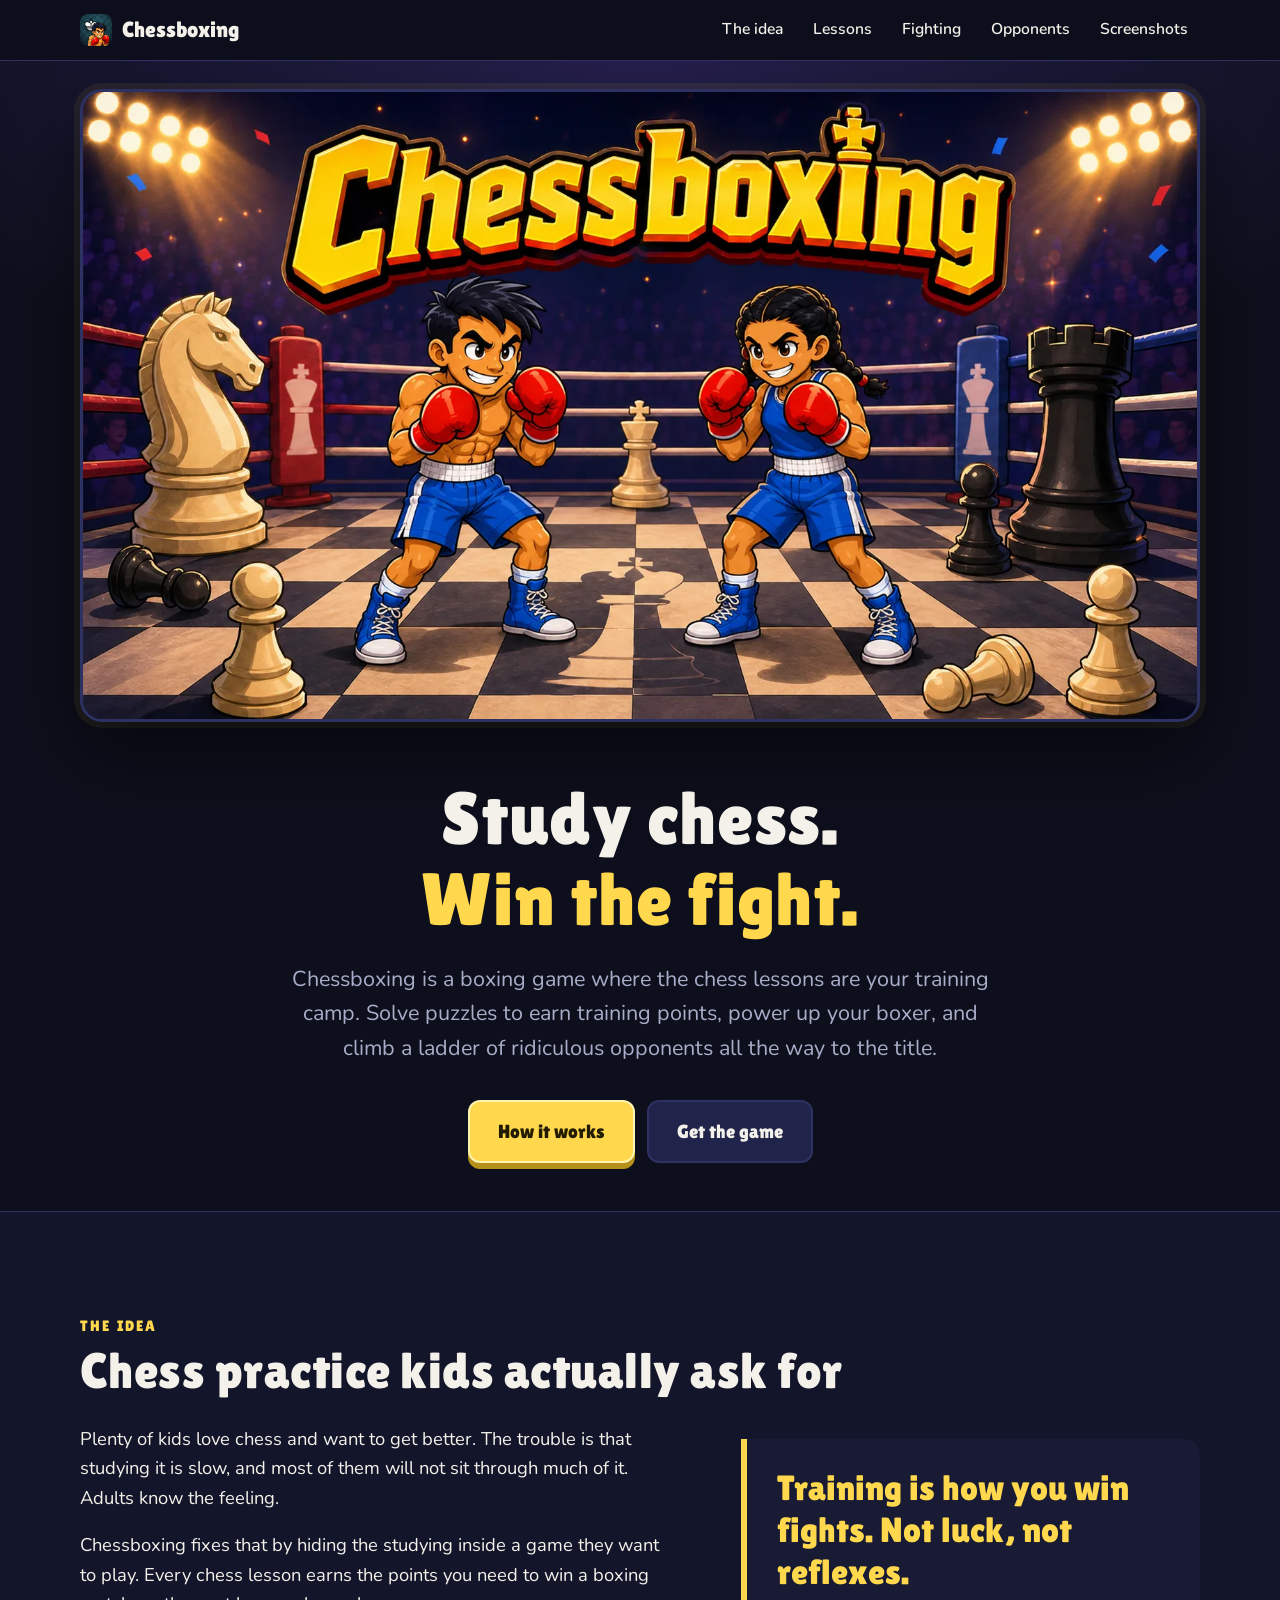
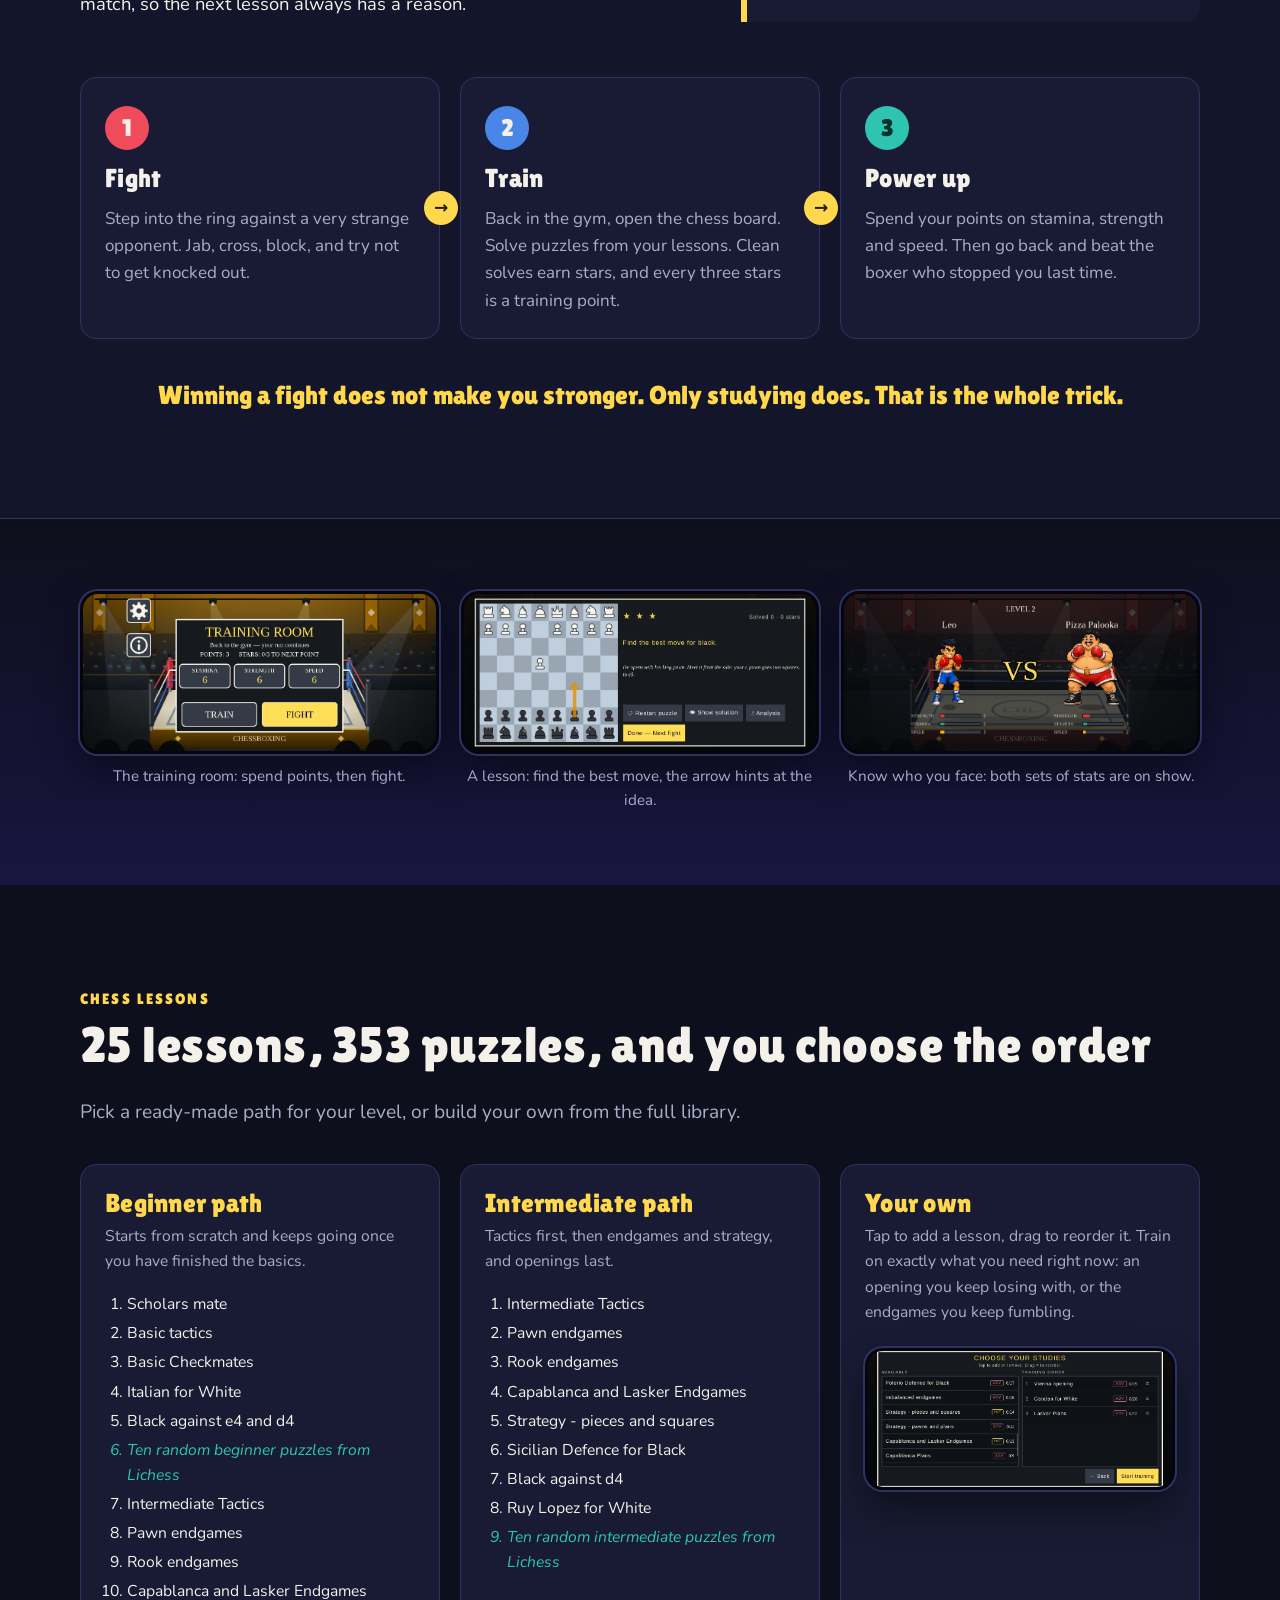
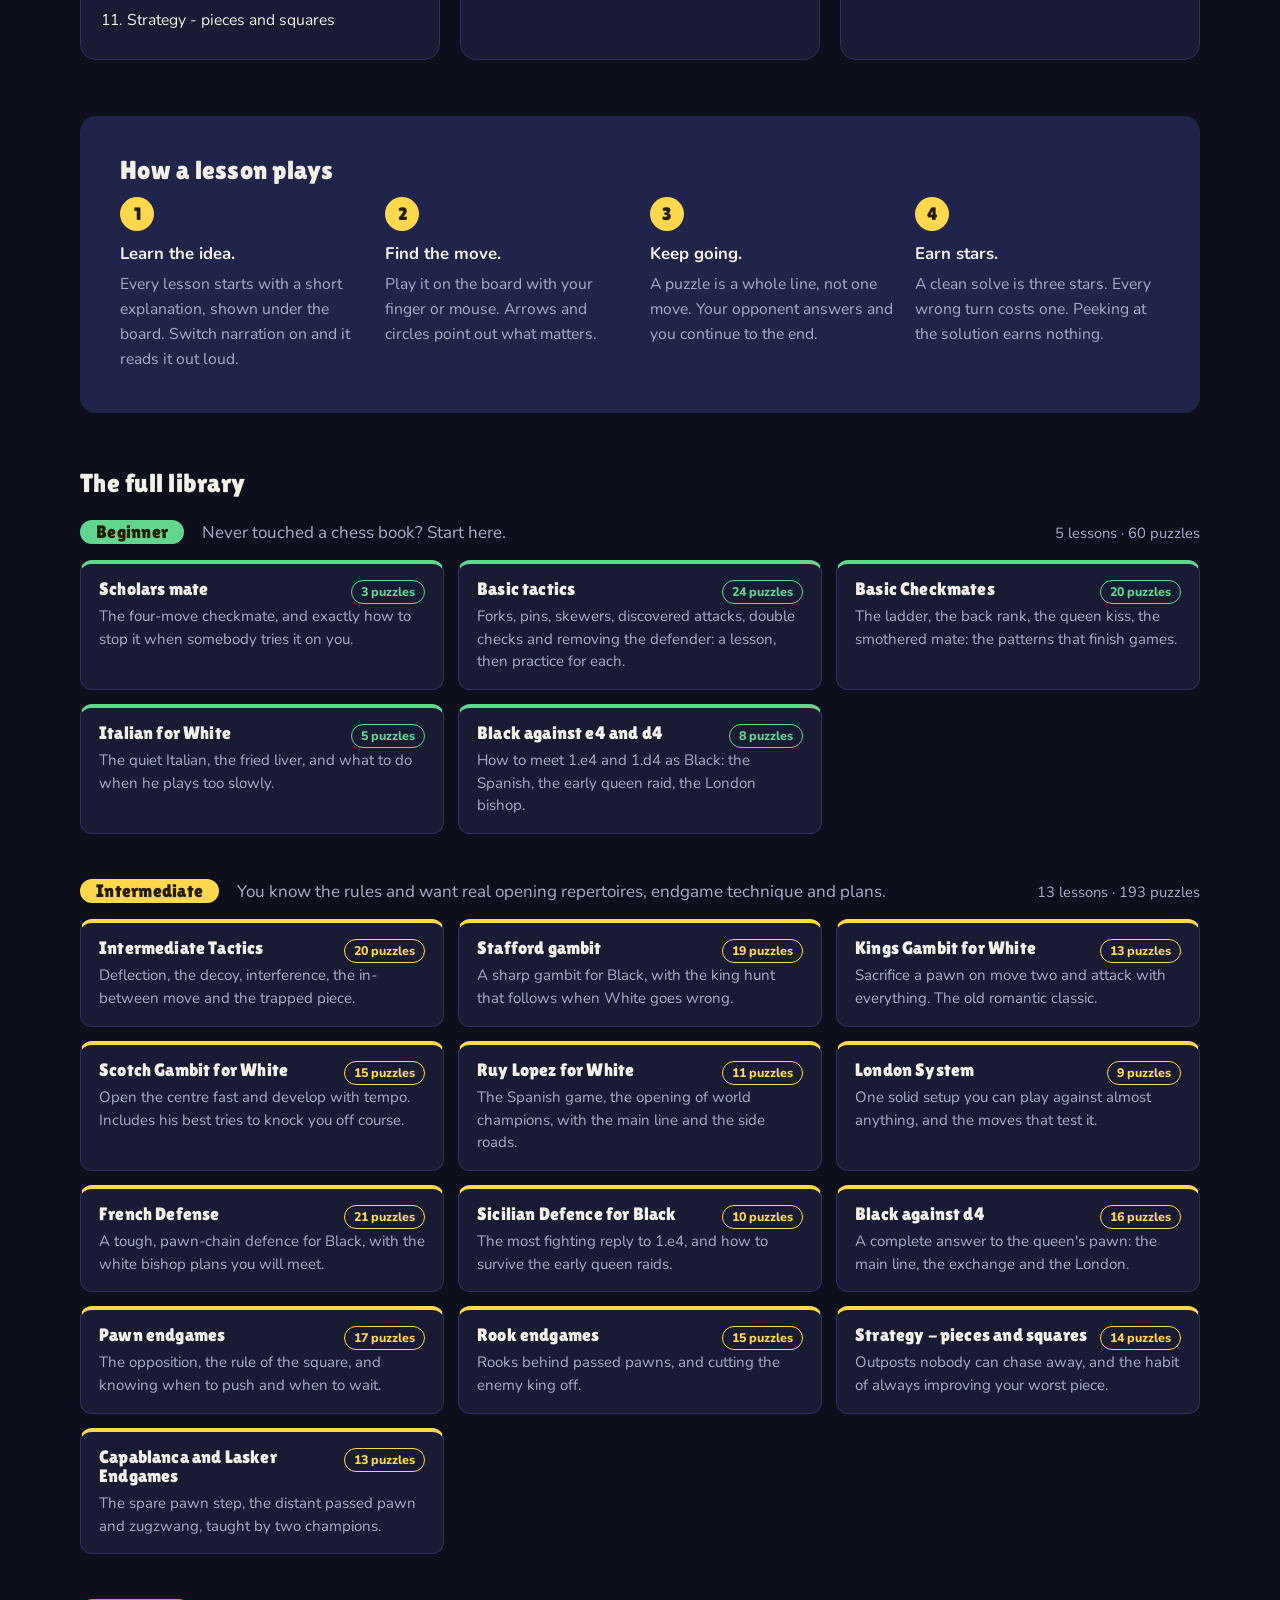
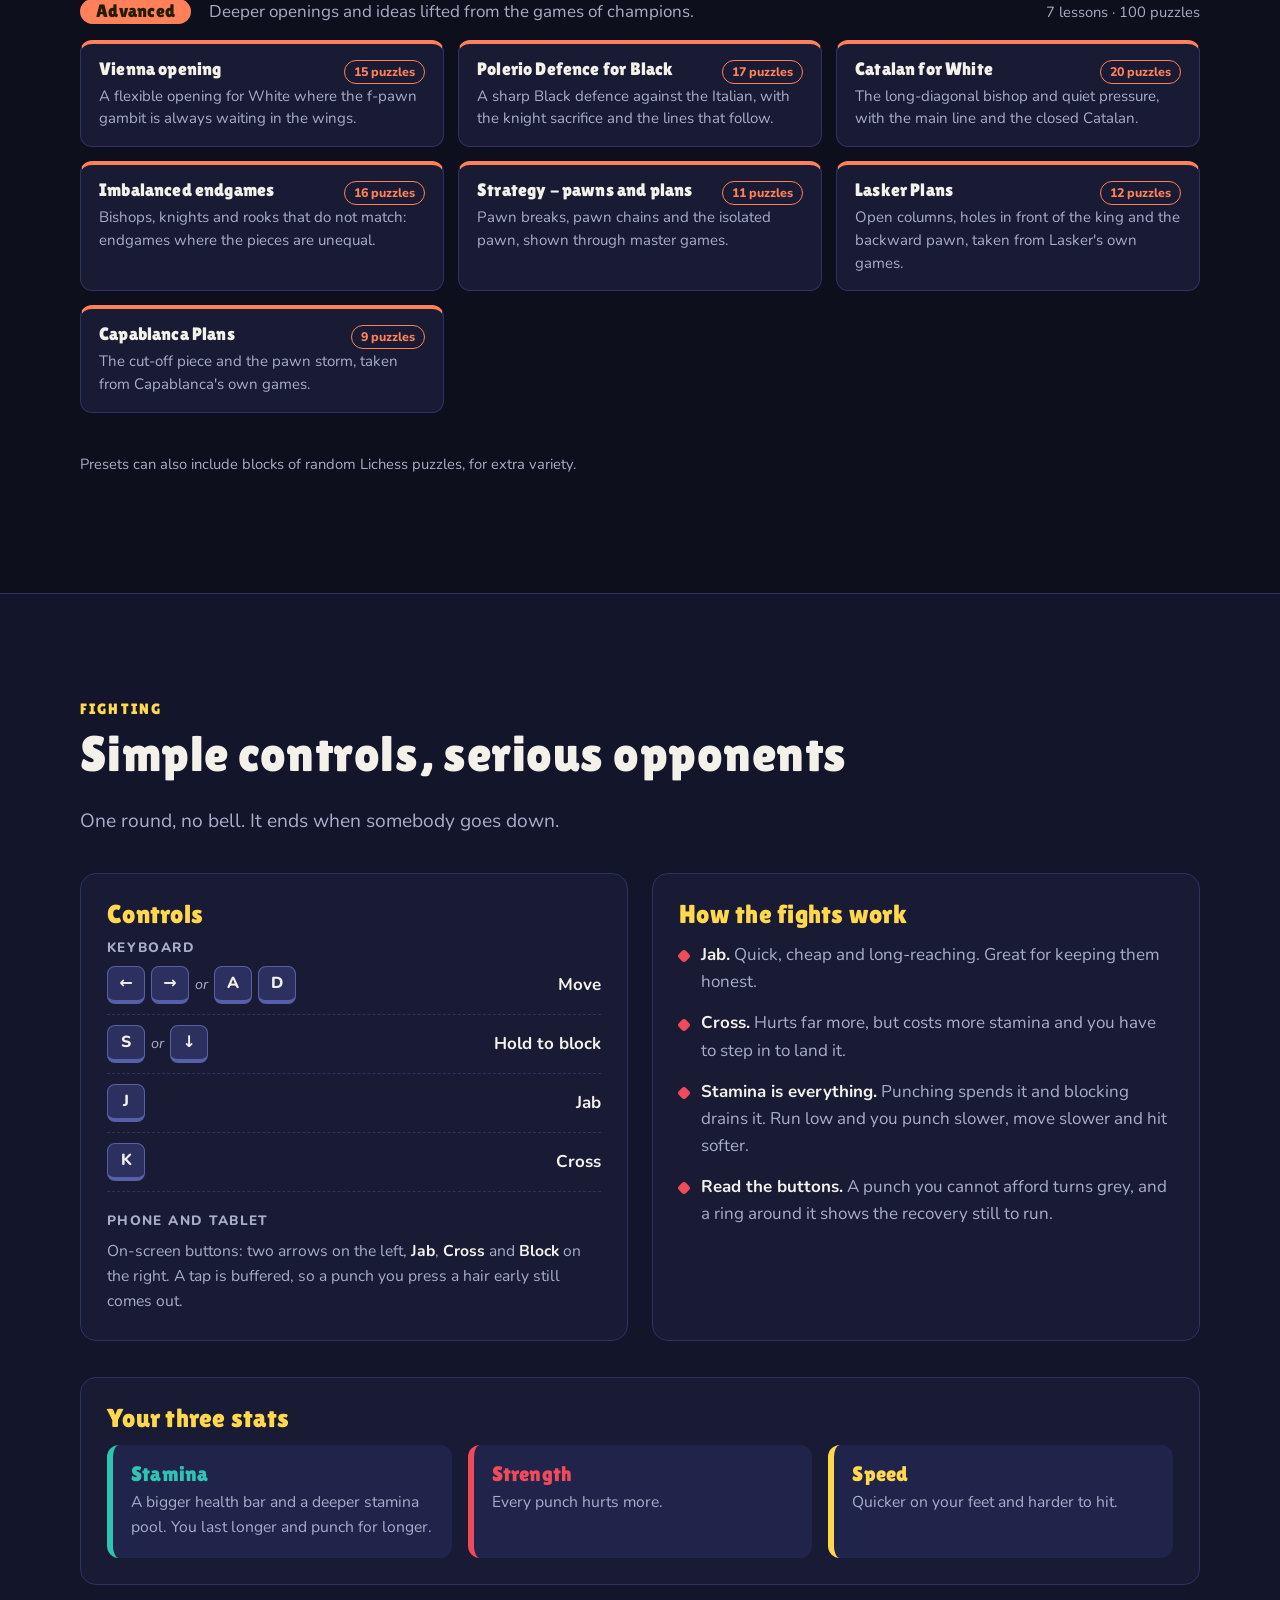
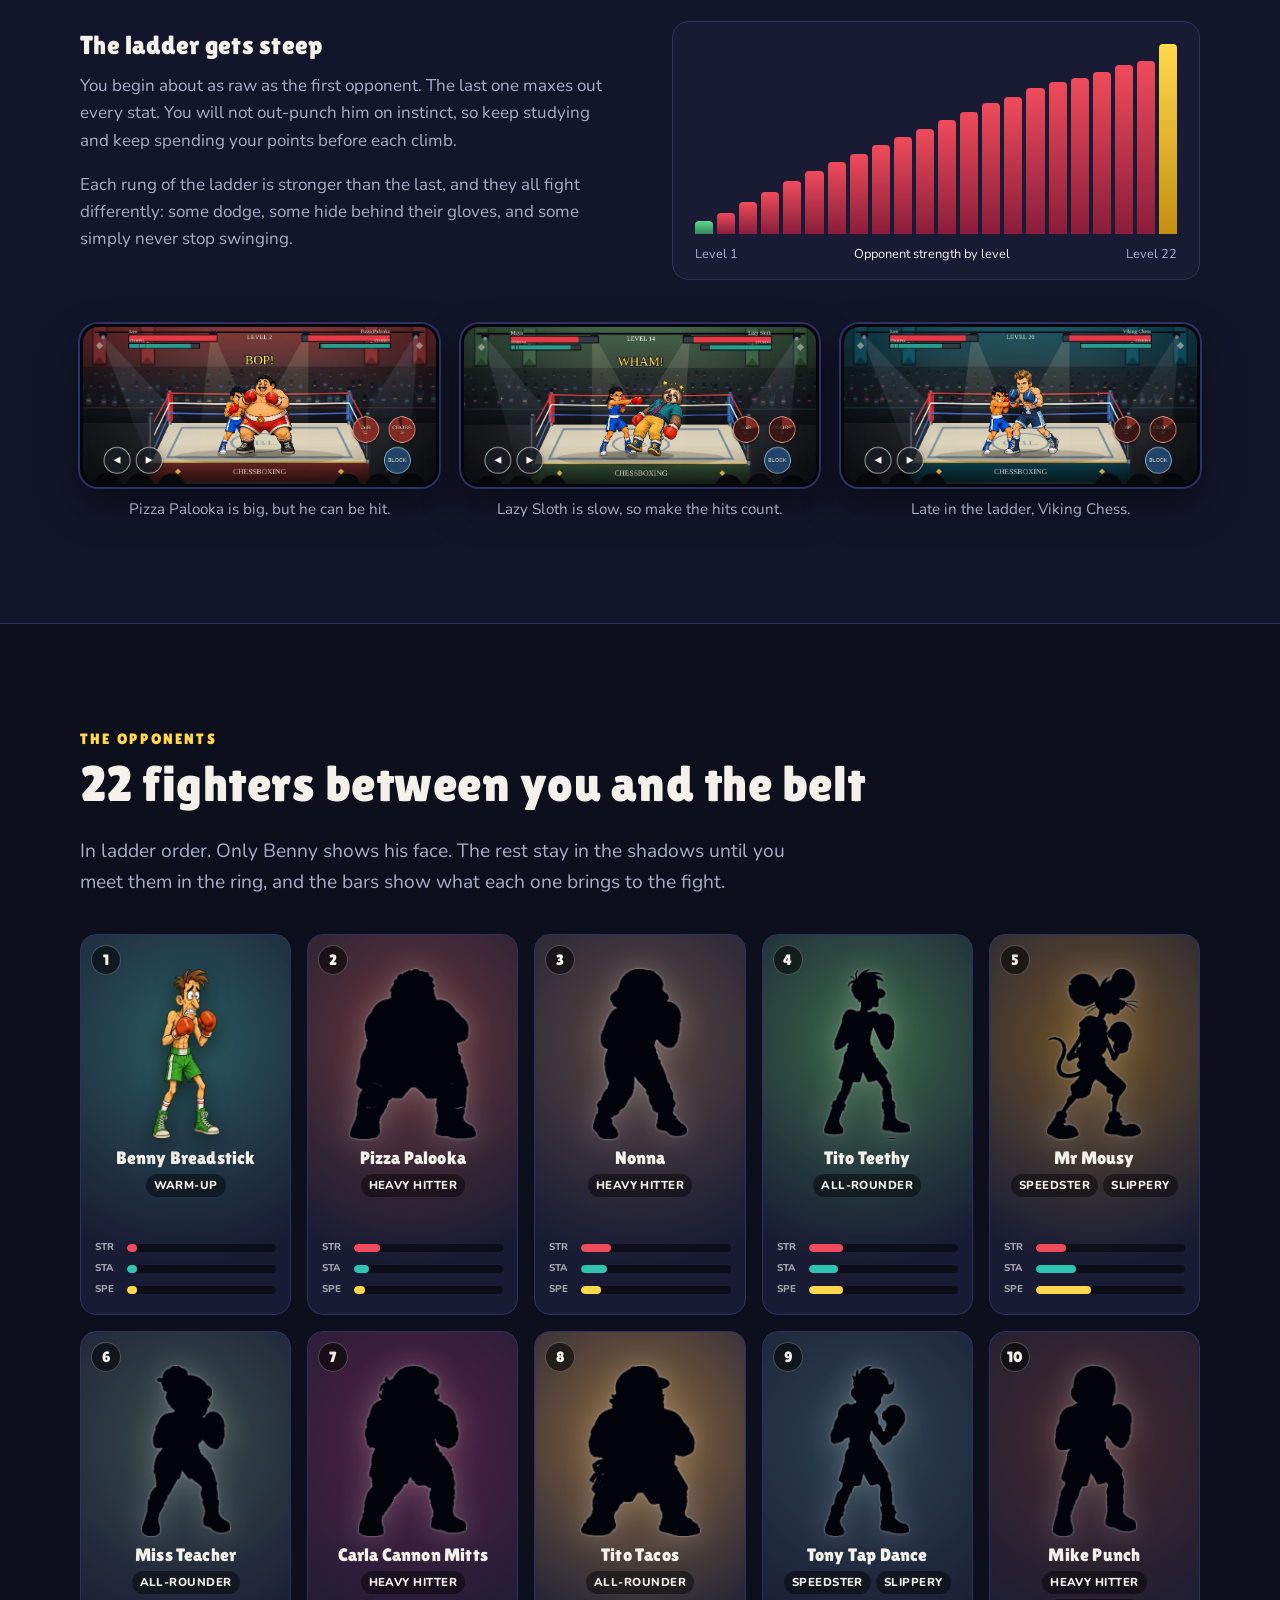
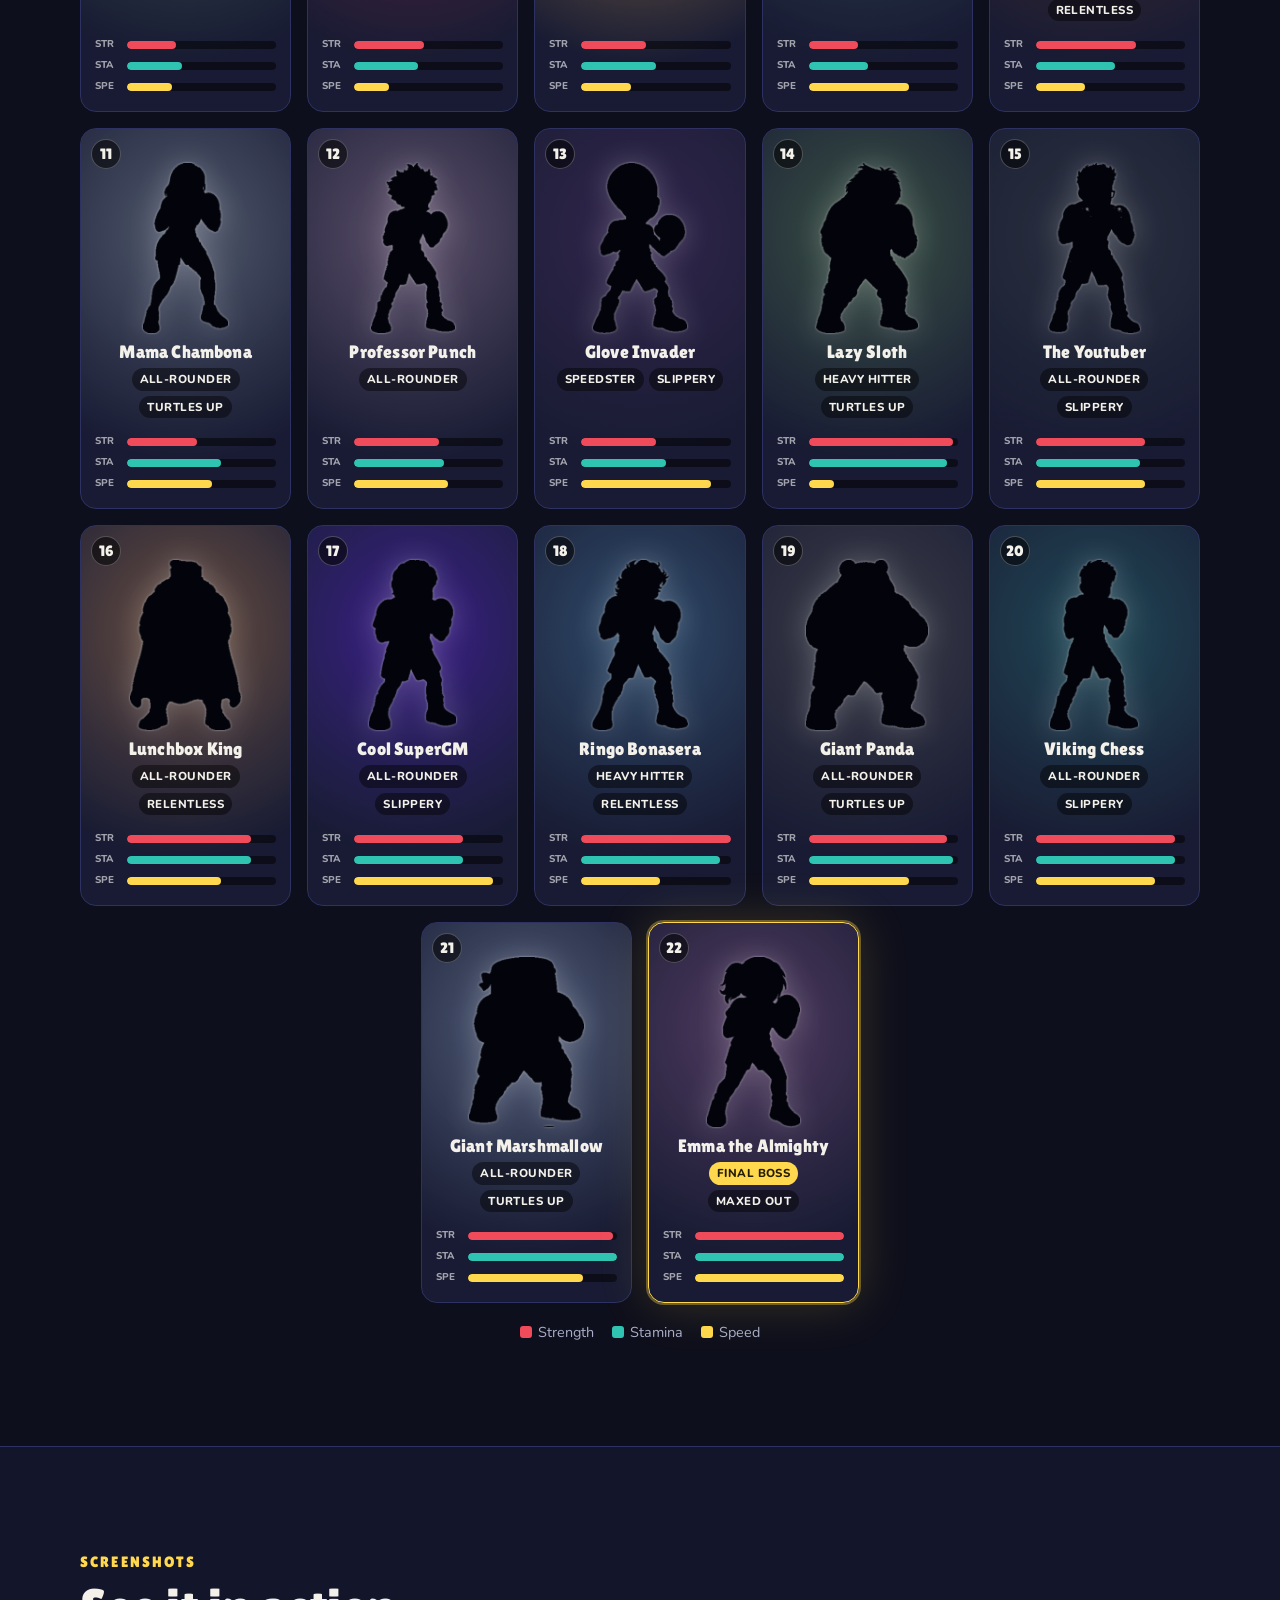
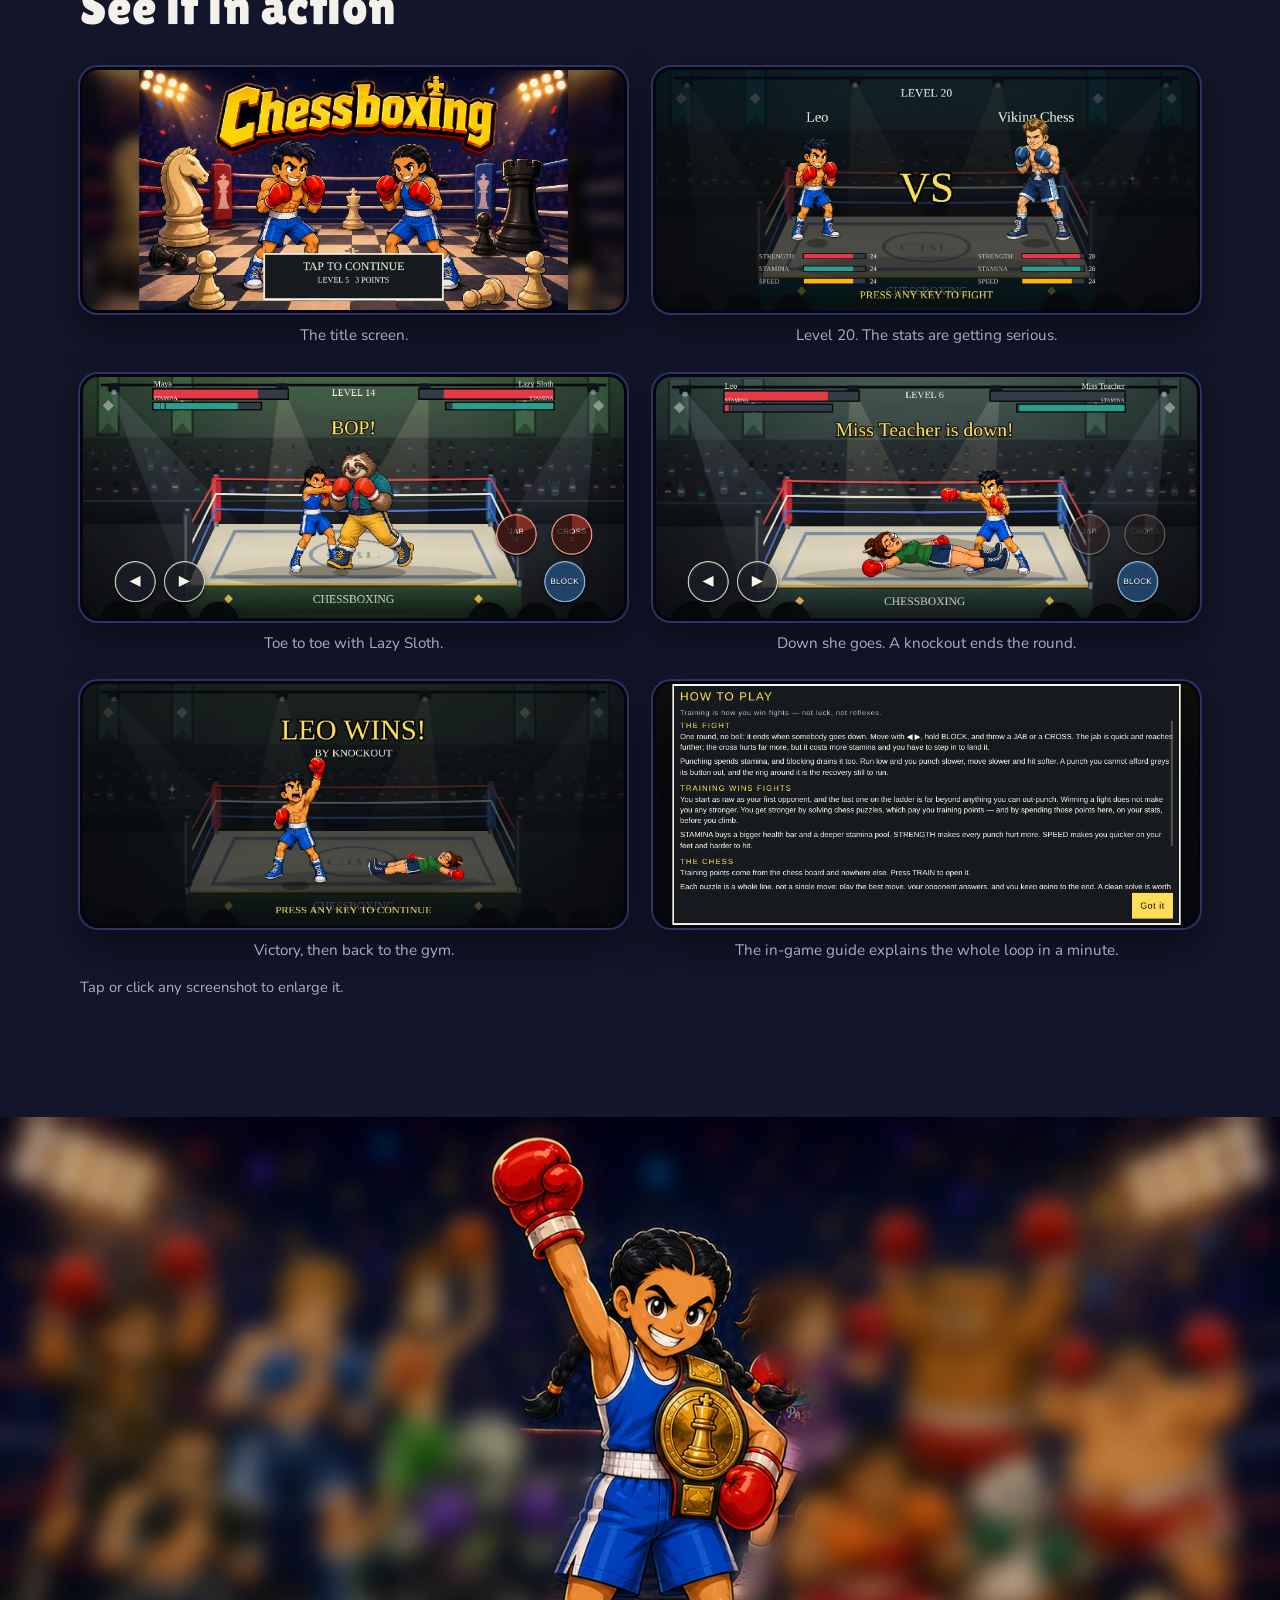
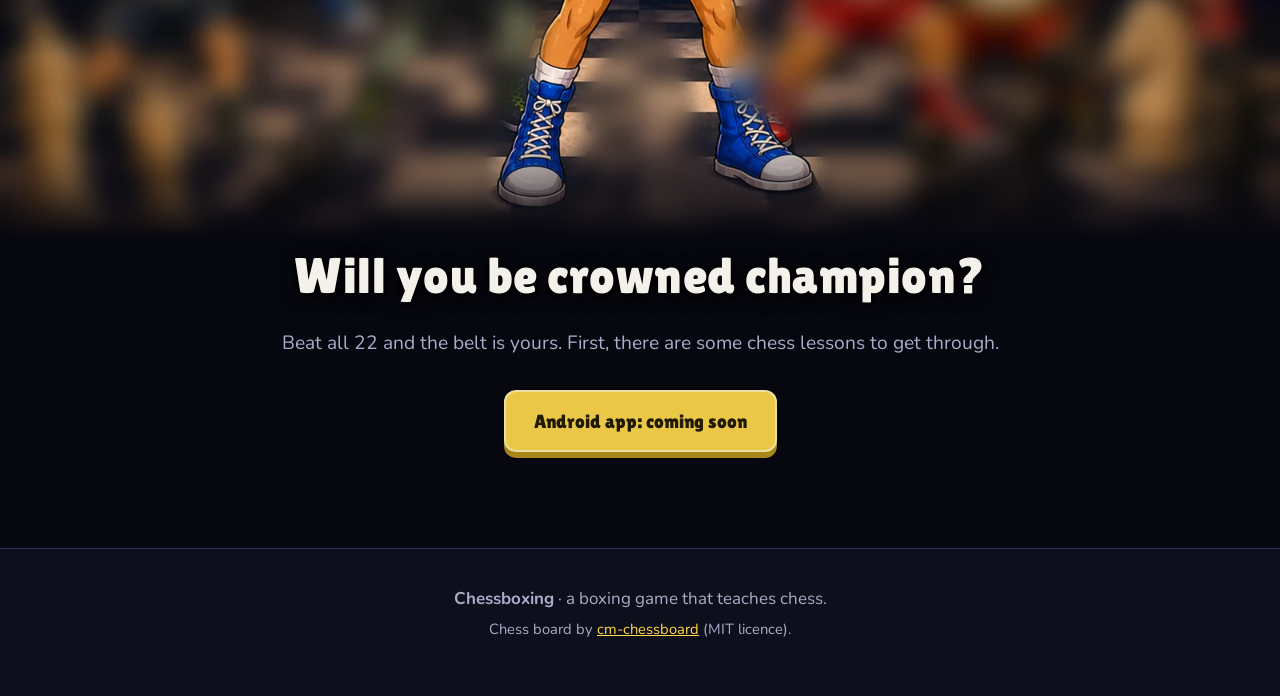
==== index.html @ 76fdb4a4 "Initial website Co-Authored-By: Claude Sonnet 5.5 <noreply@anthropic.com>" ====
<!doctype html>
<html lang="en">
<head>
<meta charset="utf-8">
<meta name="viewport" content="width=device-width, initial-scale=1">
<title>Chessboxing: train your chess, win the fight</title>
<meta name="description" content="A boxing game where chess lessons are your training camp. Solve puzzles to earn training points, power up your boxer and fight your way up a ladder of hilarious opponents to become champion.">
<meta name="theme-color" content="#0e0f1c">
<meta property="og:title" content="Chessboxing: train your chess, win the fight">
<meta property="og:description" content="Solve chess puzzles to earn training points, then spend them in the ring. Can you beat the final boss?">
<meta property="og:type" content="website">
<meta property="og:image" content="img/hero.webp">
<link rel="icon" type="image/png" href="img/favicon.png">
<link rel="apple-touch-icon" href="img/apple-touch-icon.png">
<link rel="preconnect" href="https://fonts.googleapis.com">
<link rel="preconnect" href="https://fonts.gstatic.com" crossorigin>
<link href="https://fonts.googleapis.com/css2?family=Lilita+One&family=Nunito:wght@400;600;800&display=swap" rel="stylesheet">
<link rel="stylesheet" href="style.css">
</head>
<body>
<a class="skip" href="#main">Skip to content</a>

<header class="nav">
  <div class="wrap nav-in">
    <a class="brand" href="#top"><img src="img/favicon.png" alt="" width="32" height="32"> Chessboxing</a>
    <button class="nav-toggle" type="button" aria-expanded="false" aria-controls="menu">Menu</button>
    <nav id="menu" aria-label="Sections">
      <a href="#idea">The idea</a>
      <a href="#lessons">Lessons</a>
      <a href="#fighting">Fighting</a>
      <a href="#opponents">Opponents</a>
      <a href="#screens">Screenshots</a>
    </nav>
  </div>
</header>

<main id="main">

<section class="hero" id="top">
  <div class="wrap">
    <div class="hero-art">
      <img src="img/hero.webp" alt="Chessboxing: a boy and a girl boxer face each other in a ring built on a chessboard" width="1600" height="900" fetchpriority="high">
    </div>
    <div class="hero-copy">
      <h1>Study chess. <span>Win the fight.</span></h1>
      <p class="lede">Chessboxing is a boxing game where the chess lessons are your training camp. Solve puzzles to earn training points, power up your boxer, and climb a ladder of ridiculous opponents all the way to the title.</p>
      <div class="cta-row">
        <a class="btn primary" href="#idea">How it works</a>
        <a class="btn" href="#play">Get the game</a>
      </div>
    </div>
  </div>
</section>

<section class="idea" id="idea">
  <div class="wrap">
    <p class="eyebrow">The idea</p>
    <h2>Chess practice kids actually ask for</h2>
    <div class="two-col">
      <div>
        <p>Plenty of kids love chess and want to get better. The trouble is that studying it is slow, and most of them will not sit through much of it. Adults know the feeling.</p>
        <p>Chessboxing fixes that by hiding the studying inside a game they want to play. Every chess lesson earns the points you need to win a boxing match, so the next lesson always has a reason.</p>
      </div>
      <blockquote class="pull">Training is how you win fights. Not luck, not reflexes.</blockquote>
    </div>

    <ol class="steps">
      <li>
        <span class="step-n">1</span>
        <h3>Fight</h3>
        <p>Step into the ring against a very strange opponent. Jab, cross, block, and try not to get knocked out.</p>
      </li>
      <li>
        <span class="step-n">2</span>
        <h3>Train</h3>
        <p>Back in the gym, open the chess board. Solve puzzles from your lessons. Clean solves earn stars, and every three stars is a training point.</p>
      </li>
      <li>
        <span class="step-n">3</span>
        <h3>Power up</h3>
        <p>Spend your points on stamina, strength and speed. Then go back and beat the boxer who stopped you last time.</p>
      </li>
    </ol>
    <p class="note-line">Winning a fight does not make you stronger. Only studying does. That is the whole trick.</p>
  </div>
</section>

<section class="band shots-band" aria-label="The loop in screenshots">
  <div class="wrap trio">
    <figure class="shot"><button type="button" class="shot-btn" data-full="img/shots/training.webp" data-caption="The training room: spend points, then fight." aria-label="Enlarge screenshot: The training room: spend points, then fight."><img src="img/shots/training.webp" alt="The training room with the stamina, strength and speed buttons" width="1846" height="822" loading="lazy"></button><figcaption>The training room: spend points, then fight.</figcaption></figure>
    <figure class="shot"><button type="button" class="shot-btn" data-full="img/shots/puzzle.webp" data-caption="A lesson: find the best move, the arrow hints at the idea." aria-label="Enlarge screenshot: A lesson: find the best move, the arrow hints at the idea."><img src="img/shots/puzzle.webp" alt="The chess board in the game, a Sicilian Defence lesson with an arrow showing the first move for black" width="1846" height="822" loading="lazy"></button><figcaption>A lesson: find the best move, the arrow hints at the idea.</figcaption></figure>
    <figure class="shot"><button type="button" class="shot-btn" data-full="img/shots/versus.webp" data-caption="Know who you face: both sets of stats are on show." aria-label="Enlarge screenshot: Know who you face: both sets of stats are on show."><img src="img/shots/versus.webp" alt="The versus screen, Leo against Pizza Palooka, with both fighters&#x27; stats" width="1846" height="822" loading="lazy"></button><figcaption>Know who you face: both sets of stats are on show.</figcaption></figure>
  </div>
</section>

<section class="lessons-section" id="lessons">
  <div class="wrap">
    <p class="eyebrow">Chess lessons</p>
    <h2>25 lessons, 353 puzzles, and you choose the order</h2>
    <p class="lead">Pick a ready-made path for your level, or build your own from the full library.</p>

    <div class="presets">
      <article class="preset">
        <h3>Beginner path</h3>
        <p>Starts from scratch and keeps going once you have finished the basics.</p>
        <ol>
<li>Scholars mate</li>
<li>Basic tactics</li>
<li>Basic Checkmates</li>
<li>Italian for White</li>
<li>Black against e4 and d4</li>
<li class="extra">Ten random beginner puzzles from Lichess</li>
<li>Intermediate Tactics</li>
<li>Pawn endgames</li>
<li>Rook endgames</li>
<li>Capablanca and Lasker Endgames</li>
<li>Strategy - pieces and squares</li>
        </ol>
      </article>
      <article class="preset">
        <h3>Intermediate path</h3>
        <p>Tactics first, then endgames and strategy, and openings last.</p>
        <ol>
<li>Intermediate Tactics</li>
<li>Pawn endgames</li>
<li>Rook endgames</li>
<li>Capablanca and Lasker Endgames</li>
<li>Strategy - pieces and squares</li>
<li>Sicilian Defence for Black</li>
<li>Black against d4</li>
<li>Ruy Lopez for White</li>
<li class="extra">Ten random intermediate puzzles from Lichess</li>
        </ol>
      </article>
      <article class="preset custom">
        <h3>Your own</h3>
        <p>Tap to add a lesson, drag to reorder it. Train on exactly what you need right now: an opening you keep losing with, or the endgames you keep fumbling.</p>
        <figure class="shot"><button type="button" class="shot-btn" data-full="img/shots/studies.webp" data-caption="Pick your own lessons and put them in the order you like." aria-label="Enlarge screenshot: Pick your own lessons and put them in the order you like."><img src="img/shots/studies.webp" alt="The lesson picker with advanced lessons available on the left and a training order of three advanced lessons on the right" width="1846" height="822" loading="lazy"></button><figcaption>Pick your own lessons and put them in the order you like.</figcaption></figure>
      </article>
    </div>

    <div class="how">
      <h3>How a lesson plays</h3>
      <ul class="how-list">
        <li><strong>Learn the idea.</strong> Every lesson starts with a short explanation, shown under the board. Switch narration on and it reads it out loud.</li>
        <li><strong>Find the move.</strong> Play it on the board with your finger or mouse. Arrows and circles point out what matters.</li>
        <li><strong>Keep going.</strong> A puzzle is a whole line, not one move. Your opponent answers and you continue to the end.</li>
        <li><strong>Earn stars.</strong> A clean solve is three stars. Every wrong turn costs one. Peeking at the solution earns nothing.</li>
      </ul>
    </div>

    <h3 class="library-title">The full library</h3>
    <div class="library">
<div class="level-block level-beginner"><div class="level-head"><h3><span class="badge">Beginner</span></h3><p>Never touched a chess book? Start here.</p><p class="level-meta">5 lessons &middot; 60 puzzles</p></div><ul class="lessons"><li class="lesson"><div class="lesson-top"><h4>Scholars mate</h4><span class="count" title="Puzzles in this lesson">3 puzzles</span></div><p>The four-move checkmate, and exactly how to stop it when somebody tries it on you.</p></li><li class="lesson"><div class="lesson-top"><h4>Basic tactics</h4><span class="count" title="Puzzles in this lesson">24 puzzles</span></div><p>Forks, pins, skewers, discovered attacks, double checks and removing the defender: a lesson, then practice for each.</p></li><li class="lesson"><div class="lesson-top"><h4>Basic Checkmates</h4><span class="count" title="Puzzles in this lesson">20 puzzles</span></div><p>The ladder, the back rank, the queen kiss, the smothered mate: the patterns that finish games.</p></li><li class="lesson"><div class="lesson-top"><h4>Italian for White</h4><span class="count" title="Puzzles in this lesson">5 puzzles</span></div><p>The quiet Italian, the fried liver, and what to do when he plays too slowly.</p></li><li class="lesson"><div class="lesson-top"><h4>Black against e4 and d4</h4><span class="count" title="Puzzles in this lesson">8 puzzles</span></div><p>How to meet 1.e4 and 1.d4 as Black: the Spanish, the early queen raid, the London bishop.</p></li></ul></div><div class="level-block level-intermediate"><div class="level-head"><h3><span class="badge">Intermediate</span></h3><p>You know the rules and want real opening repertoires, endgame technique and plans.</p><p class="level-meta">13 lessons &middot; 193 puzzles</p></div><ul class="lessons"><li class="lesson"><div class="lesson-top"><h4>Intermediate Tactics</h4><span class="count" title="Puzzles in this lesson">20 puzzles</span></div><p>Deflection, the decoy, interference, the in-between move and the trapped piece.</p></li><li class="lesson"><div class="lesson-top"><h4>Stafford gambit</h4><span class="count" title="Puzzles in this lesson">19 puzzles</span></div><p>A sharp gambit for Black, with the king hunt that follows when White goes wrong.</p></li><li class="lesson"><div class="lesson-top"><h4>Kings Gambit for White</h4><span class="count" title="Puzzles in this lesson">13 puzzles</span></div><p>Sacrifice a pawn on move two and attack with everything. The old romantic classic.</p></li><li class="lesson"><div class="lesson-top"><h4>Scotch Gambit for White</h4><span class="count" title="Puzzles in this lesson">15 puzzles</span></div><p>Open the centre fast and develop with tempo. Includes his best tries to knock you off course.</p></li><li class="lesson"><div class="lesson-top"><h4>Ruy Lopez for White</h4><span class="count" title="Puzzles in this lesson">11 puzzles</span></div><p>The Spanish game, the opening of world champions, with the main line and the side roads.</p></li><li class="lesson"><div class="lesson-top"><h4>London System</h4><span class="count" title="Puzzles in this lesson">9 puzzles</span></div><p>One solid setup you can play against almost anything, and the moves that test it.</p></li><li class="lesson"><div class="lesson-top"><h4>French Defense</h4><span class="count" title="Puzzles in this lesson">21 puzzles</span></div><p>A tough, pawn-chain defence for Black, with the white bishop plans you will meet.</p></li><li class="lesson"><div class="lesson-top"><h4>Sicilian Defence for Black</h4><span class="count" title="Puzzles in this lesson">10 puzzles</span></div><p>The most fighting reply to 1.e4, and how to survive the early queen raids.</p></li><li class="lesson"><div class="lesson-top"><h4>Black against d4</h4><span class="count" title="Puzzles in this lesson">16 puzzles</span></div><p>A complete answer to the queen&#x27;s pawn: the main line, the exchange and the London.</p></li><li class="lesson"><div class="lesson-top"><h4>Pawn endgames</h4><span class="count" title="Puzzles in this lesson">17 puzzles</span></div><p>The opposition, the rule of the square, and knowing when to push and when to wait.</p></li><li class="lesson"><div class="lesson-top"><h4>Rook endgames</h4><span class="count" title="Puzzles in this lesson">15 puzzles</span></div><p>Rooks behind passed pawns, and cutting the enemy king off.</p></li><li class="lesson"><div class="lesson-top"><h4>Strategy - pieces and squares</h4><span class="count" title="Puzzles in this lesson">14 puzzles</span></div><p>Outposts nobody can chase away, and the habit of always improving your worst piece.</p></li><li class="lesson"><div class="lesson-top"><h4>Capablanca and Lasker Endgames</h4><span class="count" title="Puzzles in this lesson">13 puzzles</span></div><p>The spare pawn step, the distant passed pawn and zugzwang, taught by two champions.</p></li></ul></div><div class="level-block level-advanced"><div class="level-head"><h3><span class="badge">Advanced</span></h3><p>Deeper openings and ideas lifted from the games of champions.</p><p class="level-meta">7 lessons &middot; 100 puzzles</p></div><ul class="lessons"><li class="lesson"><div class="lesson-top"><h4>Vienna opening</h4><span class="count" title="Puzzles in this lesson">15 puzzles</span></div><p>A flexible opening for White where the f-pawn gambit is always waiting in the wings.</p></li><li class="lesson"><div class="lesson-top"><h4>Polerio Defence for Black</h4><span class="count" title="Puzzles in this lesson">17 puzzles</span></div><p>A sharp Black defence against the Italian, with the knight sacrifice and the lines that follow.</p></li><li class="lesson"><div class="lesson-top"><h4>Catalan for White</h4><span class="count" title="Puzzles in this lesson">20 puzzles</span></div><p>The long-diagonal bishop and quiet pressure, with the main line and the closed Catalan.</p></li><li class="lesson"><div class="lesson-top"><h4>Imbalanced endgames</h4><span class="count" title="Puzzles in this lesson">16 puzzles</span></div><p>Bishops, knights and rooks that do not match: endgames where the pieces are unequal.</p></li><li class="lesson"><div class="lesson-top"><h4>Strategy - pawns and plans</h4><span class="count" title="Puzzles in this lesson">11 puzzles</span></div><p>Pawn breaks, pawn chains and the isolated pawn, shown through master games.</p></li><li class="lesson"><div class="lesson-top"><h4>Lasker Plans</h4><span class="count" title="Puzzles in this lesson">12 puzzles</span></div><p>Open columns, holes in front of the king and the backward pawn, taken from Lasker&#x27;s own games.</p></li><li class="lesson"><div class="lesson-top"><h4>Capablanca Plans</h4><span class="count" title="Puzzles in this lesson">9 puzzles</span></div><p>The cut-off piece and the pawn storm, taken from Capablanca&#x27;s own games.</p></li></ul></div>
    </div>
    <p class="fine">Presets can also include blocks of random Lichess puzzles, for extra variety.</p>
  </div>
</section>

<section class="fight-section" id="fighting">
  <div class="wrap">
    <p class="eyebrow">Fighting</p>
    <h2>Simple controls, serious opponents</h2>
    <p class="lead">One round, no bell. It ends when somebody goes down.</p>

    <div class="fight-grid">
      <div class="controls">
        <h3>Controls</h3>
        <div class="control-cols">
          <div>
            <h4>Keyboard</h4>
            <dl class="keys">
              <div><dt><kbd>&larr;</kbd><kbd>&rarr;</kbd> <em>or</em> <kbd>A</kbd><kbd>D</kbd></dt><dd>Move</dd></div>
              <div><dt><kbd>S</kbd> <em>or</em> <kbd>&darr;</kbd></dt><dd>Hold to block</dd></div>
              <div><dt><kbd>J</kbd></dt><dd>Jab</dd></div>
              <div><dt><kbd>K</kbd></dt><dd>Cross</dd></div>
            </dl>
          </div>
          <div>
            <h4>Phone and tablet</h4>
            <p class="touch-note">On-screen buttons: two arrows on the left, <b>Jab</b>, <b>Cross</b> and <b>Block</b> on the right. A tap is buffered, so a punch you press a hair early still comes out.</p>
          </div>
        </div>
      </div>
      <div class="mechanics">
        <h3>How the fights work</h3>
        <ul>
          <li><strong>Jab.</strong> Quick, cheap and long-reaching. Great for keeping them honest.</li>
          <li><strong>Cross.</strong> Hurts far more, but costs more stamina and you have to step in to land it.</li>
          <li><strong>Stamina is everything.</strong> Punching spends it and blocking drains it. Run low and you punch slower, move slower and hit softer.</li>
          <li><strong>Read the buttons.</strong> A punch you cannot afford turns grey, and a ring around it shows the recovery still to run.</li>
        </ul>
      </div>
    </div>

    <div class="stats-explain">
      <h3>Your three stats</h3>
      <ul class="stat-cards">
        <li class="s-stamina"><h4>Stamina</h4><p>A bigger health bar and a deeper stamina pool. You last longer and punch for longer.</p></li>
        <li class="s-strength"><h4>Strength</h4><p>Every punch hurts more.</p></li>
        <li class="s-speed"><h4>Speed</h4><p>Quicker on your feet and harder to hit.</p></li>
      </ul>
    </div>

    <div class="ramp-block">
      <div>
        <h3>The ladder gets steep</h3>
        <p>You begin about as raw as the first opponent. The last one maxes out every stat. You will not out-punch him on instinct, so keep studying and keep spending your points before each climb.</p>
        <p>Each rung of the ladder is stronger than the last, and they all fight differently: some dodge, some hide behind their gloves, and some simply never stop swinging.</p>
      </div>
      <figure class="ramp" aria-label="Chart: opponent strength rises with every level">
        <ol class="ramp-bars">
<li style="--h:6.7%" title="1. Benny Breadstick"><span class="ramp-bar"></span></li><li style="--h:11.1%" title="2. Pizza Palooka"><span class="ramp-bar"></span></li><li style="--h:16.7%" title="3. Nonna"><span class="ramp-bar"></span></li><li style="--h:22.2%" title="4. Tito Teethy"><span class="ramp-bar"></span></li><li style="--h:27.8%" title="5. Mr Mousy"><span class="ramp-bar"></span></li><li style="--h:33.3%" title="6. Miss Teacher"><span class="ramp-bar"></span></li><li style="--h:37.8%" title="7. Carla Cannon Mitts"><span class="ramp-bar"></span></li><li style="--h:42.2%" title="8. Tito Tacos"><span class="ramp-bar"></span></li><li style="--h:46.7%" title="9. Tony Tap Dance"><span class="ramp-bar"></span></li><li style="--h:51.1%" title="10. Mike Punch"><span class="ramp-bar"></span></li><li style="--h:55.6%" title="11. Mama Chambona"><span class="ramp-bar"></span></li><li style="--h:60.0%" title="12. Professor Punch"><span class="ramp-bar"></span></li><li style="--h:64.4%" title="13. Glove Invader"><span class="ramp-bar"></span></li><li style="--h:68.9%" title="14. Lazy Sloth"><span class="ramp-bar"></span></li><li style="--h:72.2%" title="15. The Youtuber"><span class="ramp-bar"></span></li><li style="--h:76.7%" title="16. Lunchbox King"><span class="ramp-bar"></span></li><li style="--h:80.0%" title="17. Cool SuperGM"><span class="ramp-bar"></span></li><li style="--h:82.2%" title="18. Ringo Bonasera"><span class="ramp-bar"></span></li><li style="--h:85.6%" title="19. Giant Panda"><span class="ramp-bar"></span></li><li style="--h:88.9%" title="20. Viking Chess"><span class="ramp-bar"></span></li><li style="--h:91.1%" title="21. Giant Marshmallow"><span class="ramp-bar"></span></li><li style="--h:100.0%" title="22. Emma the Almighty"><span class="ramp-bar"></span></li>
        </ol>
        <figcaption><span>Level 1</span><span>Opponent strength by level</span><span>Level 22</span></figcaption>
      </figure>
    </div>

    <div class="trio fight-shots">
      <figure class="shot"><button type="button" class="shot-btn" data-full="img/shots/fight-pizza.webp" data-caption="Pizza Palooka is big, but he can be hit." aria-label="Enlarge screenshot: Pizza Palooka is big, but he can be hit."><img src="img/shots/fight-pizza.webp" alt="Leo trading punches with Pizza Palooka, with the on-screen controls" width="1846" height="822" loading="lazy"></button><figcaption>Pizza Palooka is big, but he can be hit.</figcaption></figure>
      <figure class="shot"><button type="button" class="shot-btn" data-full="img/shots/fight-sloth-a.webp" data-caption="Lazy Sloth is slow, so make the hits count." aria-label="Enlarge screenshot: Lazy Sloth is slow, so make the hits count."><img src="img/shots/fight-sloth-a.webp" alt="Maya landing a punch on Lazy Sloth, who is seeing stars" width="1846" height="822" loading="lazy"></button><figcaption>Lazy Sloth is slow, so make the hits count.</figcaption></figure>
      <figure class="shot"><button type="button" class="shot-btn" data-full="img/shots/fight-viking.webp" data-caption="Late in the ladder, Viking Chess." aria-label="Enlarge screenshot: Late in the ladder, Viking Chess."><img src="img/shots/fight-viking.webp" alt="Leo in a clinch with Viking Chess, a late opponent" width="1846" height="822" loading="lazy"></button><figcaption>Late in the ladder, Viking Chess.</figcaption></figure>
    </div>
  </div>
</section>

<section class="roster-section" id="opponents">
  <div class="wrap">
    <p class="eyebrow">The opponents</p>
    <h2>22 fighters between you and the belt</h2>
    <p class="lead">In ladder order. Only Benny shows his face. The rest stay in the shadows until you meet them in the ring, and the bars show what each one brings to the fight.</p>
    <ol class="roster">
<li class="boxer" style="--arena:#216869"><span class="rung">1</span><img class="" src="img/boxers/benny-breadstick.webp" alt="Benny Breadstick, opponent 1" height="360" loading="lazy"><h4>Benny Breadstick</h4><div class="tags"><span class="tag">Warm-up</span></div><div class="bars" aria-hidden="true"><div class="bar strength"><span class="bar-label">str</span><span class="bar-track"><span class="bar-fill" style="width:7%"></span></span></div><div class="bar stamina"><span class="bar-label">sta</span><span class="bar-track"><span class="bar-fill" style="width:7%"></span></span></div><div class="bar speed"><span class="bar-label">spe</span><span class="bar-track"><span class="bar-fill" style="width:7%"></span></span></div></div></li>
<li class="boxer" style="--arena:#7d2e2e"><span class="rung">2</span><img class="shadow" src="img/boxers/pizza-palooka-shadow.webp" alt="Shadow of Pizza Palooka, opponent 2" height="360" loading="lazy"><h4>Pizza Palooka</h4><div class="tags"><span class="tag">Heavy hitter</span></div><div class="bars" aria-hidden="true"><div class="bar strength"><span class="bar-label">str</span><span class="bar-track"><span class="bar-fill" style="width:17%"></span></span></div><div class="bar stamina"><span class="bar-label">sta</span><span class="bar-track"><span class="bar-fill" style="width:10%"></span></span></div><div class="bar speed"><span class="bar-label">spe</span><span class="bar-track"><span class="bar-fill" style="width:7%"></span></span></div></div></li>
<li class="boxer" style="--arena:#6b4a3a"><span class="rung">3</span><img class="shadow" src="img/boxers/nonna-shadow.webp" alt="Shadow of Nonna, opponent 3" height="360" loading="lazy"><h4>Nonna</h4><div class="tags"><span class="tag">Heavy hitter</span></div><div class="bars" aria-hidden="true"><div class="bar strength"><span class="bar-label">str</span><span class="bar-track"><span class="bar-fill" style="width:20%"></span></span></div><div class="bar stamina"><span class="bar-label">sta</span><span class="bar-track"><span class="bar-fill" style="width:17%"></span></span></div><div class="bar speed"><span class="bar-label">spe</span><span class="bar-track"><span class="bar-fill" style="width:13%"></span></span></div></div></li>
<li class="boxer" style="--arena:#3a7d44"><span class="rung">4</span><img class="shadow" src="img/boxers/tito-teethy-shadow.webp" alt="Shadow of Tito Teethy, opponent 4" height="360" loading="lazy"><h4>Tito Teethy</h4><div class="tags"><span class="tag">All-rounder</span></div><div class="bars" aria-hidden="true"><div class="bar strength"><span class="bar-label">str</span><span class="bar-track"><span class="bar-fill" style="width:23%"></span></span></div><div class="bar stamina"><span class="bar-label">sta</span><span class="bar-track"><span class="bar-fill" style="width:20%"></span></span></div><div class="bar speed"><span class="bar-label">spe</span><span class="bar-track"><span class="bar-fill" style="width:23%"></span></span></div></div></li>
<li class="boxer" style="--arena:#8a5a00"><span class="rung">5</span><img class="shadow" src="img/boxers/mr-mousy-shadow.webp" alt="Shadow of Mr Mousy, opponent 5" height="360" loading="lazy"><h4>Mr Mousy</h4><div class="tags"><span class="tag">Speedster</span><span class="tag">Slippery</span></div><div class="bars" aria-hidden="true"><div class="bar strength"><span class="bar-label">str</span><span class="bar-track"><span class="bar-fill" style="width:20%"></span></span></div><div class="bar stamina"><span class="bar-label">sta</span><span class="bar-track"><span class="bar-fill" style="width:27%"></span></span></div><div class="bar speed"><span class="bar-label">spe</span><span class="bar-track"><span class="bar-fill" style="width:37%"></span></span></div></div></li>
<li class="boxer" style="--arena:#37504a"><span class="rung">6</span><img class="shadow" src="img/boxers/miss-teacher-shadow.webp" alt="Shadow of Miss Teacher, opponent 6" height="360" loading="lazy"><h4>Miss Teacher</h4><div class="tags"><span class="tag">All-rounder</span></div><div class="bars" aria-hidden="true"><div class="bar strength"><span class="bar-label">str</span><span class="bar-track"><span class="bar-fill" style="width:33%"></span></span></div><div class="bar stamina"><span class="bar-label">sta</span><span class="bar-track"><span class="bar-fill" style="width:37%"></span></span></div><div class="bar speed"><span class="bar-label">spe</span><span class="bar-track"><span class="bar-fill" style="width:30%"></span></span></div></div></li>
<li class="boxer" style="--arena:#5f0f40"><span class="rung">7</span><img class="shadow" src="img/boxers/carla-cannon-mitts-shadow.webp" alt="Shadow of Carla Cannon Mitts, opponent 7" height="360" loading="lazy"><h4>Carla Cannon Mitts</h4><div class="tags"><span class="tag">Heavy hitter</span></div><div class="bars" aria-hidden="true"><div class="bar strength"><span class="bar-label">str</span><span class="bar-track"><span class="bar-fill" style="width:47%"></span></span></div><div class="bar stamina"><span class="bar-label">sta</span><span class="bar-track"><span class="bar-fill" style="width:43%"></span></span></div><div class="bar speed"><span class="bar-label">spe</span><span class="bar-track"><span class="bar-fill" style="width:23%"></span></span></div></div></li>
<li class="boxer" style="--arena:#b77b24"><span class="rung">8</span><img class="shadow" src="img/boxers/tito-tacos-shadow.webp" alt="Shadow of Tito Tacos, opponent 8" height="360" loading="lazy"><h4>Tito Tacos</h4><div class="tags"><span class="tag">All-rounder</span></div><div class="bars" aria-hidden="true"><div class="bar strength"><span class="bar-label">str</span><span class="bar-track"><span class="bar-fill" style="width:43%"></span></span></div><div class="bar stamina"><span class="bar-label">sta</span><span class="bar-track"><span class="bar-fill" style="width:50%"></span></span></div><div class="bar speed"><span class="bar-label">spe</span><span class="bar-track"><span class="bar-fill" style="width:33%"></span></span></div></div></li>
<li class="boxer" style="--arena:#264653"><span class="rung">9</span><img class="shadow" src="img/boxers/tony-tap-dance-shadow.webp" alt="Shadow of Tony Tap Dance, opponent 9" height="360" loading="lazy"><h4>Tony Tap Dance</h4><div class="tags"><span class="tag">Speedster</span><span class="tag">Slippery</span></div><div class="bars" aria-hidden="true"><div class="bar strength"><span class="bar-label">str</span><span class="bar-track"><span class="bar-fill" style="width:33%"></span></span></div><div class="bar stamina"><span class="bar-label">sta</span><span class="bar-track"><span class="bar-fill" style="width:40%"></span></span></div><div class="bar speed"><span class="bar-label">spe</span><span class="bar-track"><span class="bar-fill" style="width:67%"></span></span></div></div></li>
<li class="boxer" style="--arena:#4a1f1f"><span class="rung">10</span><img class="shadow" src="img/boxers/mike-punch-shadow.webp" alt="Shadow of Mike Punch, opponent 10" height="360" loading="lazy"><h4>Mike Punch</h4><div class="tags"><span class="tag">Heavy hitter</span><span class="tag">Relentless</span></div><div class="bars" aria-hidden="true"><div class="bar strength"><span class="bar-label">str</span><span class="bar-track"><span class="bar-fill" style="width:67%"></span></span></div><div class="bar stamina"><span class="bar-label">sta</span><span class="bar-track"><span class="bar-fill" style="width:53%"></span></span></div><div class="bar speed"><span class="bar-label">spe</span><span class="bar-track"><span class="bar-fill" style="width:33%"></span></span></div></div></li>
<li class="boxer" style="--arena:#5c677d"><span class="rung">11</span><img class="shadow" src="img/boxers/mama-chambona-shadow.webp" alt="Shadow of Mama Chambona, opponent 11" height="360" loading="lazy"><h4>Mama Chambona</h4><div class="tags"><span class="tag">All-rounder</span><span class="tag">Turtles up</span></div><div class="bars" aria-hidden="true"><div class="bar strength"><span class="bar-label">str</span><span class="bar-track"><span class="bar-fill" style="width:47%"></span></span></div><div class="bar stamina"><span class="bar-label">sta</span><span class="bar-track"><span class="bar-fill" style="width:63%"></span></span></div><div class="bar speed"><span class="bar-label">spe</span><span class="bar-track"><span class="bar-fill" style="width:57%"></span></span></div></div></li>
<li class="boxer" style="--arena:#6d597a"><span class="rung">12</span><img class="shadow" src="img/boxers/professor-punch-shadow.webp" alt="Shadow of Professor Punch, opponent 12" height="360" loading="lazy"><h4>Professor Punch</h4><div class="tags"><span class="tag">All-rounder</span></div><div class="bars" aria-hidden="true"><div class="bar strength"><span class="bar-label">str</span><span class="bar-track"><span class="bar-fill" style="width:57%"></span></span></div><div class="bar stamina"><span class="bar-label">sta</span><span class="bar-track"><span class="bar-fill" style="width:60%"></span></span></div><div class="bar speed"><span class="bar-label">spe</span><span class="bar-track"><span class="bar-fill" style="width:63%"></span></span></div></div></li>
<li class="boxer" style="--arena:#2d1b4e"><span class="rung">13</span><img class="shadow" src="img/boxers/glove-invader-shadow.webp" alt="Shadow of Glove Invader, opponent 13" height="360" loading="lazy"><h4>Glove Invader</h4><div class="tags"><span class="tag">Speedster</span><span class="tag">Slippery</span></div><div class="bars" aria-hidden="true"><div class="bar strength"><span class="bar-label">str</span><span class="bar-track"><span class="bar-fill" style="width:50%"></span></span></div><div class="bar stamina"><span class="bar-label">sta</span><span class="bar-track"><span class="bar-fill" style="width:57%"></span></span></div><div class="bar speed"><span class="bar-label">spe</span><span class="bar-track"><span class="bar-fill" style="width:87%"></span></span></div></div></li>
<li class="boxer" style="--arena:#3a5a40"><span class="rung">14</span><img class="shadow" src="img/boxers/sloth-shadow.webp" alt="Shadow of Lazy Sloth, opponent 14" height="360" loading="lazy"><h4>Lazy Sloth</h4><div class="tags"><span class="tag">Heavy hitter</span><span class="tag">Turtles up</span></div><div class="bars" aria-hidden="true"><div class="bar strength"><span class="bar-label">str</span><span class="bar-track"><span class="bar-fill" style="width:97%"></span></span></div><div class="bar stamina"><span class="bar-label">sta</span><span class="bar-track"><span class="bar-fill" style="width:93%"></span></span></div><div class="bar speed"><span class="bar-label">spe</span><span class="bar-track"><span class="bar-fill" style="width:17%"></span></span></div></div></li>
<li class="boxer" style="--arena:#232b3a"><span class="rung">15</span><img class="shadow" src="img/boxers/the-youtuber-shadow.webp" alt="Shadow of The Youtuber, opponent 15" height="360" loading="lazy"><h4>The Youtuber</h4><div class="tags"><span class="tag">All-rounder</span><span class="tag">Slippery</span></div><div class="bars" aria-hidden="true"><div class="bar strength"><span class="bar-label">str</span><span class="bar-track"><span class="bar-fill" style="width:73%"></span></span></div><div class="bar stamina"><span class="bar-label">sta</span><span class="bar-track"><span class="bar-fill" style="width:70%"></span></span></div><div class="bar speed"><span class="bar-label">spe</span><span class="bar-track"><span class="bar-fill" style="width:73%"></span></span></div></div></li>
<li class="boxer" style="--arena:#7f5539"><span class="rung">16</span><img class="shadow" src="img/boxers/lunchbox-king-shadow.webp" alt="Shadow of Lunchbox King, opponent 16" height="360" loading="lazy"><h4>Lunchbox King</h4><div class="tags"><span class="tag">All-rounder</span><span class="tag">Relentless</span></div><div class="bars" aria-hidden="true"><div class="bar strength"><span class="bar-label">str</span><span class="bar-track"><span class="bar-fill" style="width:83%"></span></span></div><div class="bar stamina"><span class="bar-label">sta</span><span class="bar-track"><span class="bar-fill" style="width:83%"></span></span></div><div class="bar speed"><span class="bar-label">spe</span><span class="bar-track"><span class="bar-fill" style="width:63%"></span></span></div></div></li>
<li class="boxer" style="--arena:#3a0ca3"><span class="rung">17</span><img class="shadow" src="img/boxers/cool-supergm-alt-shadow.webp" alt="Shadow of Cool SuperGM, opponent 17" height="360" loading="lazy"><h4>Cool SuperGM</h4><div class="tags"><span class="tag">All-rounder</span><span class="tag">Slippery</span></div><div class="bars" aria-hidden="true"><div class="bar strength"><span class="bar-label">str</span><span class="bar-track"><span class="bar-fill" style="width:73%"></span></span></div><div class="bar stamina"><span class="bar-label">sta</span><span class="bar-track"><span class="bar-fill" style="width:73%"></span></span></div><div class="bar speed"><span class="bar-label">spe</span><span class="bar-track"><span class="bar-fill" style="width:93%"></span></span></div></div></li>
<li class="boxer" style="--arena:#28527a"><span class="rung">18</span><img class="shadow" src="img/boxers/ringo-bonasera-shadow.webp" alt="Shadow of Ringo Bonasera, opponent 18" height="360" loading="lazy"><h4>Ringo Bonasera</h4><div class="tags"><span class="tag">Heavy hitter</span><span class="tag">Relentless</span></div><div class="bars" aria-hidden="true"><div class="bar strength"><span class="bar-label">str</span><span class="bar-track"><span class="bar-fill" style="width:100%"></span></span></div><div class="bar stamina"><span class="bar-label">sta</span><span class="bar-track"><span class="bar-fill" style="width:93%"></span></span></div><div class="bar speed"><span class="bar-label">spe</span><span class="bar-track"><span class="bar-fill" style="width:53%"></span></span></div></div></li>
<li class="boxer" style="--arena:#3d3d47"><span class="rung">19</span><img class="shadow" src="img/boxers/giant-panda-shadow.webp" alt="Shadow of Giant Panda, opponent 19" height="360" loading="lazy"><h4>Giant Panda</h4><div class="tags"><span class="tag">All-rounder</span><span class="tag">Turtles up</span></div><div class="bars" aria-hidden="true"><div class="bar strength"><span class="bar-label">str</span><span class="bar-track"><span class="bar-fill" style="width:93%"></span></span></div><div class="bar stamina"><span class="bar-label">sta</span><span class="bar-track"><span class="bar-fill" style="width:97%"></span></span></div><div class="bar speed"><span class="bar-label">spe</span><span class="bar-track"><span class="bar-fill" style="width:67%"></span></span></div></div></li>
<li class="boxer" style="--arena:#0f4c5c"><span class="rung">20</span><img class="shadow" src="img/boxers/viking-chess-shadow.webp" alt="Shadow of Viking Chess, opponent 20" height="360" loading="lazy"><h4>Viking Chess</h4><div class="tags"><span class="tag">All-rounder</span><span class="tag">Slippery</span></div><div class="bars" aria-hidden="true"><div class="bar strength"><span class="bar-label">str</span><span class="bar-track"><span class="bar-fill" style="width:93%"></span></span></div><div class="bar stamina"><span class="bar-label">sta</span><span class="bar-track"><span class="bar-fill" style="width:93%"></span></span></div><div class="bar speed"><span class="bar-label">spe</span><span class="bar-track"><span class="bar-fill" style="width:80%"></span></span></div></div></li>
<li class="boxer" style="--arena:#5a6b8c"><span class="rung">21</span><img class="shadow" src="img/boxers/giant-marshmallow-shadow.webp" alt="Shadow of Giant Marshmallow, opponent 21" height="360" loading="lazy"><h4>Giant Marshmallow</h4><div class="tags"><span class="tag">All-rounder</span><span class="tag">Turtles up</span></div><div class="bars" aria-hidden="true"><div class="bar strength"><span class="bar-label">str</span><span class="bar-track"><span class="bar-fill" style="width:97%"></span></span></div><div class="bar stamina"><span class="bar-label">sta</span><span class="bar-track"><span class="bar-fill" style="width:100%"></span></span></div><div class="bar speed"><span class="bar-label">spe</span><span class="bar-track"><span class="bar-fill" style="width:77%"></span></span></div></div></li>
<li class="boxer boss" style="--arena:#5a3a6b"><span class="rung">22</span><img class="shadow" src="img/boxers/emma-the-almighty-shadow.webp" alt="Shadow of Emma the Almighty, opponent 22" height="360" loading="lazy"><h4>Emma the Almighty</h4><div class="tags"><span class="tag">Final boss</span><span class="tag">Maxed out</span></div><div class="bars" aria-hidden="true"><div class="bar strength"><span class="bar-label">str</span><span class="bar-track"><span class="bar-fill" style="width:100%"></span></span></div><div class="bar stamina"><span class="bar-label">sta</span><span class="bar-track"><span class="bar-fill" style="width:100%"></span></span></div><div class="bar speed"><span class="bar-label">spe</span><span class="bar-track"><span class="bar-fill" style="width:100%"></span></span></div></div></li>
    </ol>
    <p class="legend" aria-hidden="true"><span class="k-strength">Strength</span><span class="k-stamina">Stamina</span><span class="k-speed">Speed</span></p>
  </div>
</section>

<section class="gallery" id="screens">
  <div class="wrap">
    <p class="eyebrow">Screenshots</p>
    <h2>See it in action</h2>
    <div class="gallery-grid">
      <figure class="shot"><button type="button" class="shot-btn" data-full="img/shots/title.webp" data-caption="The title screen." aria-label="Enlarge screenshot: The title screen."><img src="img/shots/title.webp" alt="The Chessboxing title screen with the two playable boxers" width="1846" height="822" loading="lazy"></button><figcaption>The title screen.</figcaption></figure>
      <figure class="shot"><button type="button" class="shot-btn" data-full="img/shots/versus-late.webp" data-caption="Level 20. The stats are getting serious." aria-label="Enlarge screenshot: Level 20. The stats are getting serious."><img src="img/shots/versus-late.webp" alt="The versus screen before the fight with Viking Chess" width="1846" height="822" loading="lazy"></button><figcaption>Level 20. The stats are getting serious.</figcaption></figure>
      <figure class="shot"><button type="button" class="shot-btn" data-full="img/shots/fight-sloth-b.webp" data-caption="Toe to toe with Lazy Sloth." aria-label="Enlarge screenshot: Toe to toe with Lazy Sloth."><img src="img/shots/fight-sloth-b.webp" alt="Maya and Lazy Sloth trading punches in the middle of the ring" width="1846" height="822" loading="lazy"></button><figcaption>Toe to toe with Lazy Sloth.</figcaption></figure>
      <figure class="shot"><button type="button" class="shot-btn" data-full="img/shots/ko.webp" data-caption="Down she goes. A knockout ends the round." aria-label="Enlarge screenshot: Down she goes. A knockout ends the round."><img src="img/shots/ko.webp" alt="Leo has knocked down Miss Teacher, who lies on the canvas" width="1846" height="822" loading="lazy"></button><figcaption>Down she goes. A knockout ends the round.</figcaption></figure>
      <figure class="shot"><button type="button" class="shot-btn" data-full="img/shots/win.webp" data-caption="Victory, then back to the gym." aria-label="Enlarge screenshot: Victory, then back to the gym."><img src="img/shots/win.webp" alt="The winner screen: Leo wins by knockout with a glove in the air" width="1846" height="822" loading="lazy"></button><figcaption>Victory, then back to the gym.</figcaption></figure>
      <figure class="shot"><button type="button" class="shot-btn" data-full="img/shots/help.webp" data-caption="The in-game guide explains the whole loop in a minute." aria-label="Enlarge screenshot: The in-game guide explains the whole loop in a minute."><img src="img/shots/help.webp" alt="The in-game How to Play screen" width="1846" height="822" loading="lazy"></button><figcaption>The in-game guide explains the whole loop in a minute.</figcaption></figure>
    </div>
    <p class="fine">Tap or click any screenshot to enlarge it.</p>
  </div>
</section>

<section class="finale" id="play">
  <div class="finale-art">
    <picture>
      <img src="img/champion-girl.webp" alt="The champion, holding the belt, with every opponent cheering behind" width="1600" height="900" loading="lazy" data-alt-src="img/champion-boy.webp">
    </picture>
  </div>
  <div class="wrap finale-copy">
    <h2>Will you be crowned champion?</h2>
    <p class="lead">Beat all 22 and the belt is yours. First, there are some chess lessons to get through.</p>
    <div class="cta-row">
      <span class="btn primary disabled" aria-disabled="true">Android app: coming soon</span>
    </div>
  </div>
</section>

</main>

<footer class="foot">
  <div class="wrap">
    <p><strong>Chessboxing</strong> &middot; a boxing game that teaches chess.</p>
    <p class="fine">Chess board by <a href="https://github.com/shaack/cm-chessboard">cm-chessboard</a> (MIT licence).</p>
  </div>
</footer>

<dialog id="lightbox" aria-label="Screenshot">
  <form method="dialog"><button class="lb-close" aria-label="Close">&times;</button></form>
  <img alt="" id="lb-img">
  <p id="lb-cap"></p>
</dialog>

<script src="main.js" defer></script>
</body>
</html>
---- style.css ----
/* Chessboxing promo site. Hand-written; index.html is generated by
   tools/website/make_website.py but this file is not. */

:root {
  --bg: #0e0f1c;
  --bg-2: #13152a;
  --panel: #181b33;
  --panel-2: #20244a;
  --line: #2d3262;
  --text: #f3f1ea;
  --muted: #a9adc9;
  --gold: #ffd84d;
  --gold-ink: #231c00;
  --red: #ef4b5b;
  --blue: #4a86e8;
  --teal: #2fc4b2;
  --beg: #62d68f;
  --int: #ffd84d;
  --adv: #ff8059;
  --radius: 16px;
  --display: "Lilita One", Impact, "Arial Black", sans-serif;
  --body: "Nunito", system-ui, -apple-system, "Segoe UI", Roboto, sans-serif;
}

* { box-sizing: border-box; }
html { scroll-behavior: smooth; scroll-padding-top: 72px; }
@media (prefers-reduced-motion: reduce) { html { scroll-behavior: auto; } }
body {
  margin: 0;
  background: var(--bg);
  color: var(--text);
  font: 400 1.0625rem/1.6 var(--body);
  -webkit-font-smoothing: antialiased;
}
img { max-width: 100%; height: auto; display: block; }
a { color: var(--gold); }
.wrap { width: min(1120px, 100% - 32px); margin-inline: auto; }

.skip { position: absolute; left: -999px; top: 8px; background: var(--gold); color: var(--gold-ink); padding: 8px 14px; border-radius: 8px; z-index: 100; }
.skip:focus { left: 8px; }

:focus-visible { outline: 3px solid var(--gold); outline-offset: 3px; border-radius: 6px; }

h1, h2, h3, h4 { font-family: var(--display); font-weight: 400; line-height: 1.1; letter-spacing: 0.01em; margin: 0 0 .5em; }
h2 { font-size: clamp(2rem, 5vw, 3.1rem); }
h3 { font-size: 1.6rem; }
h4 { font-size: 1.15rem; }
p { margin: 0 0 1em; }

.eyebrow { font-family: var(--display); letter-spacing: .14em; text-transform: uppercase; color: var(--gold); font-size: .95rem; margin-bottom: .4em; }
.lead { font-size: 1.2rem; color: var(--muted); max-width: 46rem; }
.fine { color: var(--muted); font-size: .92rem; }
section { padding: clamp(56px, 8vw, 104px) 0; }

/* ---------- nav ---------- */
.nav { position: sticky; top: 0; z-index: 50; background: rgba(14, 15, 28, .88); backdrop-filter: blur(10px); border-bottom: 1px solid var(--line); }
.nav-in { display: flex; align-items: center; justify-content: space-between; min-height: 60px; gap: 16px; }
.brand { display: flex; align-items: center; gap: 10px; font-family: var(--display); font-size: 1.4rem; color: var(--text); text-decoration: none; }
.brand img { border-radius: 8px; }
.nav nav { display: flex; gap: 6px; }
.nav nav a { color: var(--text); text-decoration: none; padding: 8px 12px; border-radius: 999px; font-weight: 600; font-size: .98rem; }
.nav nav a:hover { background: var(--panel-2); }
.nav-toggle { display: none; background: var(--panel-2); color: var(--text); border: 1px solid var(--line); border-radius: 999px; padding: 8px 16px; font: 600 1rem var(--body); cursor: pointer; }
@media (max-width: 760px) {
  .nav-toggle { display: block; }
  .nav nav { display: none; position: absolute; left: 0; right: 0; top: 100%; flex-direction: column; background: var(--bg-2); border-bottom: 1px solid var(--line); padding: 8px 16px 16px; }
  .nav nav.open { display: flex; }
  .nav nav a { padding: 12px; }
}

/* ---------- buttons ---------- */
.cta-row { display: flex; flex-wrap: wrap; gap: 12px; }
.btn { display: inline-block; font-family: var(--display); font-size: 1.2rem; padding: 14px 28px; border-radius: 12px; text-decoration: none; color: var(--text); background: var(--panel-2); border: 2px solid var(--line); transition: transform .12s, background .12s; }
.btn:hover { transform: translateY(-2px); background: #2a2f5e; }
.btn.primary { background: var(--gold); color: var(--gold-ink); border-color: #fff3b0; box-shadow: 0 6px 0 #b5911c; }
.btn.primary:hover { background: #ffe376; }
.btn.disabled { cursor: default; opacity: .92; }
.btn.disabled:hover { transform: none; background: var(--gold); }

/* ---------- hero ---------- */
.hero { padding: 28px 0 0; background: radial-gradient(1200px 500px at 50% 0, #26204f 0, transparent 70%); }
.hero-art { border-radius: 22px; overflow: hidden; border: 3px solid var(--line); box-shadow: 0 30px 80px rgba(0, 0, 0, .55), 0 0 0 6px rgba(255, 216, 77, .08); }
.hero-art img { width: 100%; }
.hero-copy { text-align: center; padding: clamp(32px, 5vw, 56px) 0 clamp(24px, 4vw, 48px); }
.hero h1 { font-size: clamp(2.4rem, 7vw, 4.6rem); margin-bottom: .3em; }
.hero h1 span { color: var(--gold); display: block; }
.hero .lede { font-size: clamp(1.1rem, 2.2vw, 1.35rem); color: var(--muted); max-width: 44rem; margin: 0 auto 1.6em; }
.hero .cta-row { justify-content: center; }

/* ---------- idea ---------- */
.idea { background: var(--bg-2); border-block: 1px solid var(--line); }
.two-col { display: grid; grid-template-columns: 1.3fr 1fr; gap: clamp(24px, 5vw, 64px); align-items: center; margin: 24px 0 40px; }
.two-col p { font-size: 1.15rem; }
.pull { margin: 0; padding: 28px 30px; font-family: var(--display); font-size: clamp(1.6rem, 3vw, 2.2rem); line-height: 1.2; color: var(--gold); background: var(--panel); border-left: 6px solid var(--gold); border-radius: 0 var(--radius) var(--radius) 0; }
@media (max-width: 800px) { .two-col { grid-template-columns: 1fr; } }

.steps { list-style: none; margin: 0; padding: 0; display: grid; grid-template-columns: repeat(3, 1fr); gap: 20px; counter-reset: s; }
.steps li { position: relative; background: var(--panel); border: 1px solid var(--line); border-radius: var(--radius); padding: 28px 24px 24px; }
.steps li:not(:last-child)::after { content: "\2192"; position: absolute; right: -19px; top: 50%; transform: translateY(-50%); z-index: 2; width: 34px; height: 34px; border-radius: 50%; background: var(--gold); color: var(--gold-ink); display: grid; place-items: center; font-weight: 800; }
.step-n { display: grid; place-items: center; width: 44px; height: 44px; border-radius: 50%; background: var(--red); font-family: var(--display); font-size: 1.5rem; margin-bottom: 14px; }
.steps li:nth-child(2) .step-n { background: var(--blue); }
.steps li:nth-child(3) .step-n { background: var(--teal); color: #05302b; }
.steps p { color: var(--muted); margin: 0; }
.note-line { text-align: center; font-family: var(--display); font-size: clamp(1.2rem, 2.4vw, 1.6rem); color: var(--gold); margin: 36px 0 0; }
@media (max-width: 820px) {
  .steps { grid-template-columns: 1fr; }
  .steps li:not(:last-child)::after { content: "\2193"; right: auto; left: 50%; top: auto; bottom: -19px; transform: translateX(-50%); }
}

/* ---------- screenshots ---------- */
.shot { margin: 0; }
.shot-btn { display: block; width: 100%; padding: 0; border: 3px solid #05060d; border-radius: 18px; background: #05060d; overflow: hidden; cursor: zoom-in; box-shadow: 0 0 0 2px var(--line), 0 18px 40px rgba(0, 0, 0, .45); transition: transform .15s, box-shadow .15s; }
.shot-btn:hover { transform: translateY(-3px); box-shadow: 0 0 0 2px var(--gold), 0 22px 48px rgba(0, 0, 0, .5); }
.shot-btn img { width: 100%; aspect-ratio: 1846 / 822; object-fit: cover; }
.shot figcaption { color: var(--muted); font-size: .95rem; margin-top: 10px; text-align: center; }
.trio { display: grid; grid-template-columns: repeat(3, 1fr); gap: 22px; }
@media (max-width: 900px) { .trio { grid-template-columns: 1fr; max-width: 560px; margin-inline: auto; } }
.band { padding: clamp(40px, 6vw, 72px) 0; background: linear-gradient(180deg, var(--bg) 0, #191540 100%); }

/* ---------- lessons ---------- */
.presets { display: grid; grid-template-columns: repeat(3, 1fr); gap: 20px; margin: 36px 0 56px; }
.preset { background: var(--panel); border: 1px solid var(--line); border-radius: var(--radius); padding: 24px; display: flex; flex-direction: column; }
.preset h3 { color: var(--gold); margin-bottom: .3em; }
.preset > p { color: var(--muted); font-size: .98rem; }
.preset ol { margin: 0; padding-left: 1.4em; font-size: .98rem; }
.preset li { padding: 2px 0; }
.preset li.extra { color: var(--teal); font-style: italic; }
.preset.custom .shot { margin-top: 8px; }
.preset.custom .shot figcaption { display: none; }
@media (max-width: 960px) { .presets { grid-template-columns: 1fr; } }

.how { background: var(--panel-2); border-radius: var(--radius); padding: clamp(22px, 4vw, 40px); margin-bottom: 56px; }
.how-list { list-style: none; margin: 0; padding: 0; display: grid; grid-template-columns: repeat(4, 1fr); gap: 20px; counter-reset: h; }
.how-list li { counter-increment: h; position: relative; padding-top: 44px; color: var(--muted); font-size: .98rem; }
.how-list li::before { content: counter(h); position: absolute; top: 0; left: 0; width: 34px; height: 34px; border-radius: 50%; background: var(--gold); color: var(--gold-ink); display: grid; place-items: center; font-family: var(--display); font-size: 1.1rem; }
.how-list strong { display: block; color: var(--text); font-size: 1.05rem; margin-bottom: 4px; }
@media (max-width: 960px) { .how-list { grid-template-columns: repeat(2, 1fr); } }
@media (max-width: 560px) { .how-list { grid-template-columns: 1fr; } }

.library-title { margin-bottom: 18px; }
.level-block { margin-bottom: 40px; }
.level-head { display: flex; flex-wrap: wrap; align-items: baseline; gap: 8px 18px; margin-bottom: 14px; }
.level-head h3 { margin: 0; }
.level-head p { margin: 0; color: var(--muted); }
.level-meta { margin-left: auto !important; font-size: .92rem; }
.badge { display: inline-block; padding: 2px 16px; border-radius: 999px; font-size: 1.15rem; color: var(--gold-ink); }
.level-beginner .badge { background: var(--beg); }
.level-intermediate .badge { background: var(--int); }
.level-advanced .badge { background: var(--adv); }
.lessons { list-style: none; margin: 0; padding: 0; display: grid; grid-template-columns: repeat(auto-fill, minmax(290px, 1fr)); gap: 14px; }
.lesson { background: var(--panel); border: 1px solid var(--line); border-top: 4px solid var(--c); border-radius: 12px; padding: 16px 18px; }
.level-beginner { --c: var(--beg); }
.level-intermediate { --c: var(--int); }
.level-advanced { --c: var(--adv); }
.lesson-top { display: flex; justify-content: space-between; align-items: flex-start; gap: 10px; }
.lesson h4 { margin: 0 0 6px; font-size: 1.1rem; }
.lesson p { margin: 0; color: var(--muted); font-size: .94rem; line-height: 1.5; }
.count { flex: none; font-size: .78rem; font-weight: 800; color: var(--c); border: 1px solid var(--c); border-radius: 999px; padding: 1px 9px; white-space: nowrap; }

/* ---------- fighting ---------- */
.fight-section { background: var(--bg-2); border-block: 1px solid var(--line); }
.fight-grid { display: grid; grid-template-columns: 1fr 1fr; gap: 24px; margin: 36px 0; }
@media (max-width: 860px) { .fight-grid { grid-template-columns: 1fr; } }
.controls, .mechanics, .stats-explain { background: var(--panel); border: 1px solid var(--line); border-radius: var(--radius); padding: 26px; }
.controls h3, .mechanics h3, .stats-explain h3 { color: var(--gold); }
.control-cols { display: grid; gap: 22px; }
.control-cols h4 { color: var(--muted); font-family: var(--body); font-weight: 800; font-size: .85rem; text-transform: uppercase; letter-spacing: .1em; margin-bottom: 10px; }
.keys { margin: 0; display: grid; gap: 10px; }
.keys > div { display: flex; align-items: center; justify-content: space-between; gap: 12px; border-bottom: 1px dashed var(--line); padding-bottom: 10px; }
.keys dt { display: flex; align-items: center; gap: 6px; flex-wrap: wrap; }
.keys dt em { color: var(--muted); font-size: .9rem; }
.keys dd { margin: 0; font-weight: 700; }
kbd { display: inline-grid; place-items: center; min-width: 38px; height: 38px; padding: 0 8px; background: #2b305e; border: 1px solid #5560a8; border-bottom-width: 4px; border-radius: 8px; font: 800 1rem var(--body); color: var(--text); }
.touch-note { color: var(--muted); margin: 0; font-size: .98rem; }
.touch-note b { color: var(--text); }
.mechanics ul { margin: 0; padding: 0; list-style: none; display: grid; gap: 14px; }
.mechanics li { padding-left: 22px; position: relative; color: var(--muted); }
.mechanics li::before { content: ""; position: absolute; left: 0; top: .6em; width: 10px; height: 10px; border-radius: 3px; background: var(--red); transform: rotate(45deg); }
.mechanics strong { color: var(--text); }

.stats-explain { margin-bottom: 36px; }
.stat-cards { list-style: none; padding: 0; margin: 0; display: grid; grid-template-columns: repeat(3, 1fr); gap: 16px; }
.stat-cards li { border-radius: 12px; padding: 18px; background: var(--panel-2); border-left: 6px solid var(--c); }
.stat-cards h4 { color: var(--c); margin-bottom: 4px; font-size: 1.3rem; }
.stat-cards p { margin: 0; color: var(--muted); font-size: .98rem; }
.s-stamina { --c: var(--teal); }
.s-strength { --c: var(--red); }
.s-speed { --c: var(--gold); }
@media (max-width: 760px) { .stat-cards { grid-template-columns: 1fr; } }

.ramp-block { display: grid; grid-template-columns: 1fr 1fr; gap: clamp(24px, 5vw, 64px); align-items: center; margin-bottom: 44px; }
.ramp-block p { color: var(--muted); }
@media (max-width: 860px) { .ramp-block { grid-template-columns: 1fr; } }
.ramp { margin: 0; background: var(--panel); border: 1px solid var(--line); border-radius: var(--radius); padding: 22px 22px 14px; }
.ramp-bars { list-style: none; margin: 0; padding: 0; height: 190px; display: flex; align-items: flex-end; gap: 4px; }
.ramp-bars li { flex: 1; height: var(--h); }
.ramp-bar { display: block; height: 100%; border-radius: 4px 4px 0 0; background: linear-gradient(180deg, var(--red), #8a1d3a); }
.ramp-bars li:first-child .ramp-bar { background: linear-gradient(180deg, var(--beg), #2f8a58); }
.ramp-bars li:last-child .ramp-bar { background: linear-gradient(180deg, var(--gold), #c58f12); }
.ramp figcaption { display: flex; justify-content: space-between; gap: 8px; margin-top: 10px; font-size: .8rem; color: var(--muted); }
.ramp figcaption span:nth-child(2) { text-align: center; color: var(--text); }

/* ---------- roster ---------- */
.roster { list-style: none; margin: 36px 0 18px; padding: 0; display: flex; flex-wrap: wrap; justify-content: center; gap: 16px; --cols: 5; }
.roster > li { flex: 0 0 calc((100% - (var(--cols) - 1) * 16px) / var(--cols)); }
@media (max-width: 1000px) { .roster { --cols: 4; } }
@media (max-width: 800px) { .roster { --cols: 3; } }
@media (max-width: 560px) { .roster { --cols: 2; gap: 12px; } .roster > li { flex-basis: calc((100% - 12px) / 2); } }
.boxer { position: relative; display: flex; flex-direction: column; align-items: center; text-align: center; padding: 34px 14px 16px; border-radius: var(--radius); border: 1px solid var(--line); background: radial-gradient(120% 70% at 50% 28%, color-mix(in srgb, var(--arena) 70%, #fff 6%) 0, var(--panel) 85%); overflow: hidden; transition: transform .15s; }
.boxer:hover { transform: translateY(-4px) rotate(-.4deg); }
.boxer img { height: 170px; width: auto; margin-bottom: 10px; filter: drop-shadow(0 8px 10px rgba(0, 0, 0, .5)); }
.boxer img.shadow { filter: drop-shadow(0 0 1px rgba(255, 255, 255, .55)) drop-shadow(0 0 14px rgba(255, 255, 255, .22)); }
.boxer h4 { margin-bottom: 6px; font-size: 1.1rem; }
.rung { position: absolute; top: 10px; left: 10px; width: 30px; height: 30px; border-radius: 50%; display: grid; place-items: center; background: rgba(0, 0, 0, .55); border: 1px solid rgba(255, 255, 255, .25); font-family: var(--display); font-size: .95rem; }
.tags { display: flex; gap: 5px; flex-wrap: wrap; justify-content: center; margin-bottom: 10px; min-height: 56px; align-content: flex-start; }
.tag { font-size: .72rem; font-weight: 800; letter-spacing: .04em; text-transform: uppercase; padding: 2px 8px; border-radius: 999px; background: rgba(0, 0, 0, .45); color: var(--text); }
.bars { width: 100%; display: grid; gap: 5px; }
.bar { display: flex; align-items: center; gap: 6px; }
.bar-label { width: 26px; text-align: left; font-size: .62rem; font-weight: 800; color: rgba(255, 255, 255, .6); text-transform: uppercase; }
.bar-track { flex: 1; height: 8px; border-radius: 4px; background: rgba(0, 0, 0, .5); overflow: hidden; }
.bar-fill { display: block; height: 100%; border-radius: 4px; }
.bar.strength .bar-fill { background: var(--red); }
.bar.stamina .bar-fill { background: var(--teal); }
.bar.speed .bar-fill { background: var(--gold); }
.boxer.boss { border-color: var(--gold); box-shadow: 0 0 0 2px rgba(255, 216, 77, .35), 0 0 50px rgba(255, 216, 77, .18); }
.boxer.boss .tag:first-child { background: var(--gold); color: var(--gold-ink); }
.legend { display: flex; gap: 18px; justify-content: center; color: var(--muted); font-size: .9rem; margin: 0; }
.legend span::before { content: ""; display: inline-block; width: 12px; height: 12px; border-radius: 3px; margin-right: 6px; vertical-align: -1px; }
.k-strength::before { background: var(--red); }
.k-stamina::before { background: var(--teal); }
.k-speed::before { background: var(--gold); }

/* ---------- gallery ---------- */
.gallery { background: var(--bg-2); border-top: 1px solid var(--line); }
.gallery-grid { display: grid; grid-template-columns: repeat(2, 1fr); gap: 26px; margin: 32px 0 14px; }
@media (max-width: 760px) { .gallery-grid { grid-template-columns: 1fr; } }

/* ---------- finale ---------- */
.finale { padding: 0; text-align: center; background: #07070f; }
.finale-art { position: relative; overflow: hidden; }
.finale-art img { width: 100%; }
.finale-art::after { content: ""; position: absolute; inset: auto 0 0 0; height: 14%; background: linear-gradient(180deg, transparent, #07070f); }
.finale-copy { position: relative; padding-top: 12px; padding-bottom: clamp(56px, 8vw, 96px); z-index: 2; }
.finale h2 { text-shadow: 0 3px 18px #000, 0 0 4px #000; }
.finale .lead { margin: 0 auto 1.6em; }
.finale .cta-row { justify-content: center; }

.foot { padding: 36px 0 48px; border-top: 1px solid var(--line); color: var(--muted); text-align: center; }
.foot p { margin: 0 0 6px; }

/* ---------- lightbox ---------- */
dialog { padding: 0; border: 0; background: transparent; max-width: min(96vw, 1400px); color: var(--text); }
dialog::backdrop { background: rgba(4, 4, 12, .88); }
dialog img { width: 100%; max-height: 82vh; object-fit: contain; border-radius: 14px; border: 3px solid #05060d; }
#lb-cap { text-align: center; margin: 10px 0 0; color: var(--muted); }
.lb-close { position: absolute; right: 8px; top: 8px; z-index: 2; width: 44px; height: 44px; border-radius: 50%; border: 2px solid var(--line); background: rgba(14, 15, 28, .9); color: var(--text); font-size: 1.8rem; line-height: 1; cursor: pointer; }

/* ---------- reveal ---------- */
@media (prefers-reduced-motion: no-preference) {
  .js .reveal { opacity: 0; transform: translateY(18px); transition: opacity .6s ease, transform .6s ease; }
  .js .reveal.in { opacity: 1; transform: none; }
}
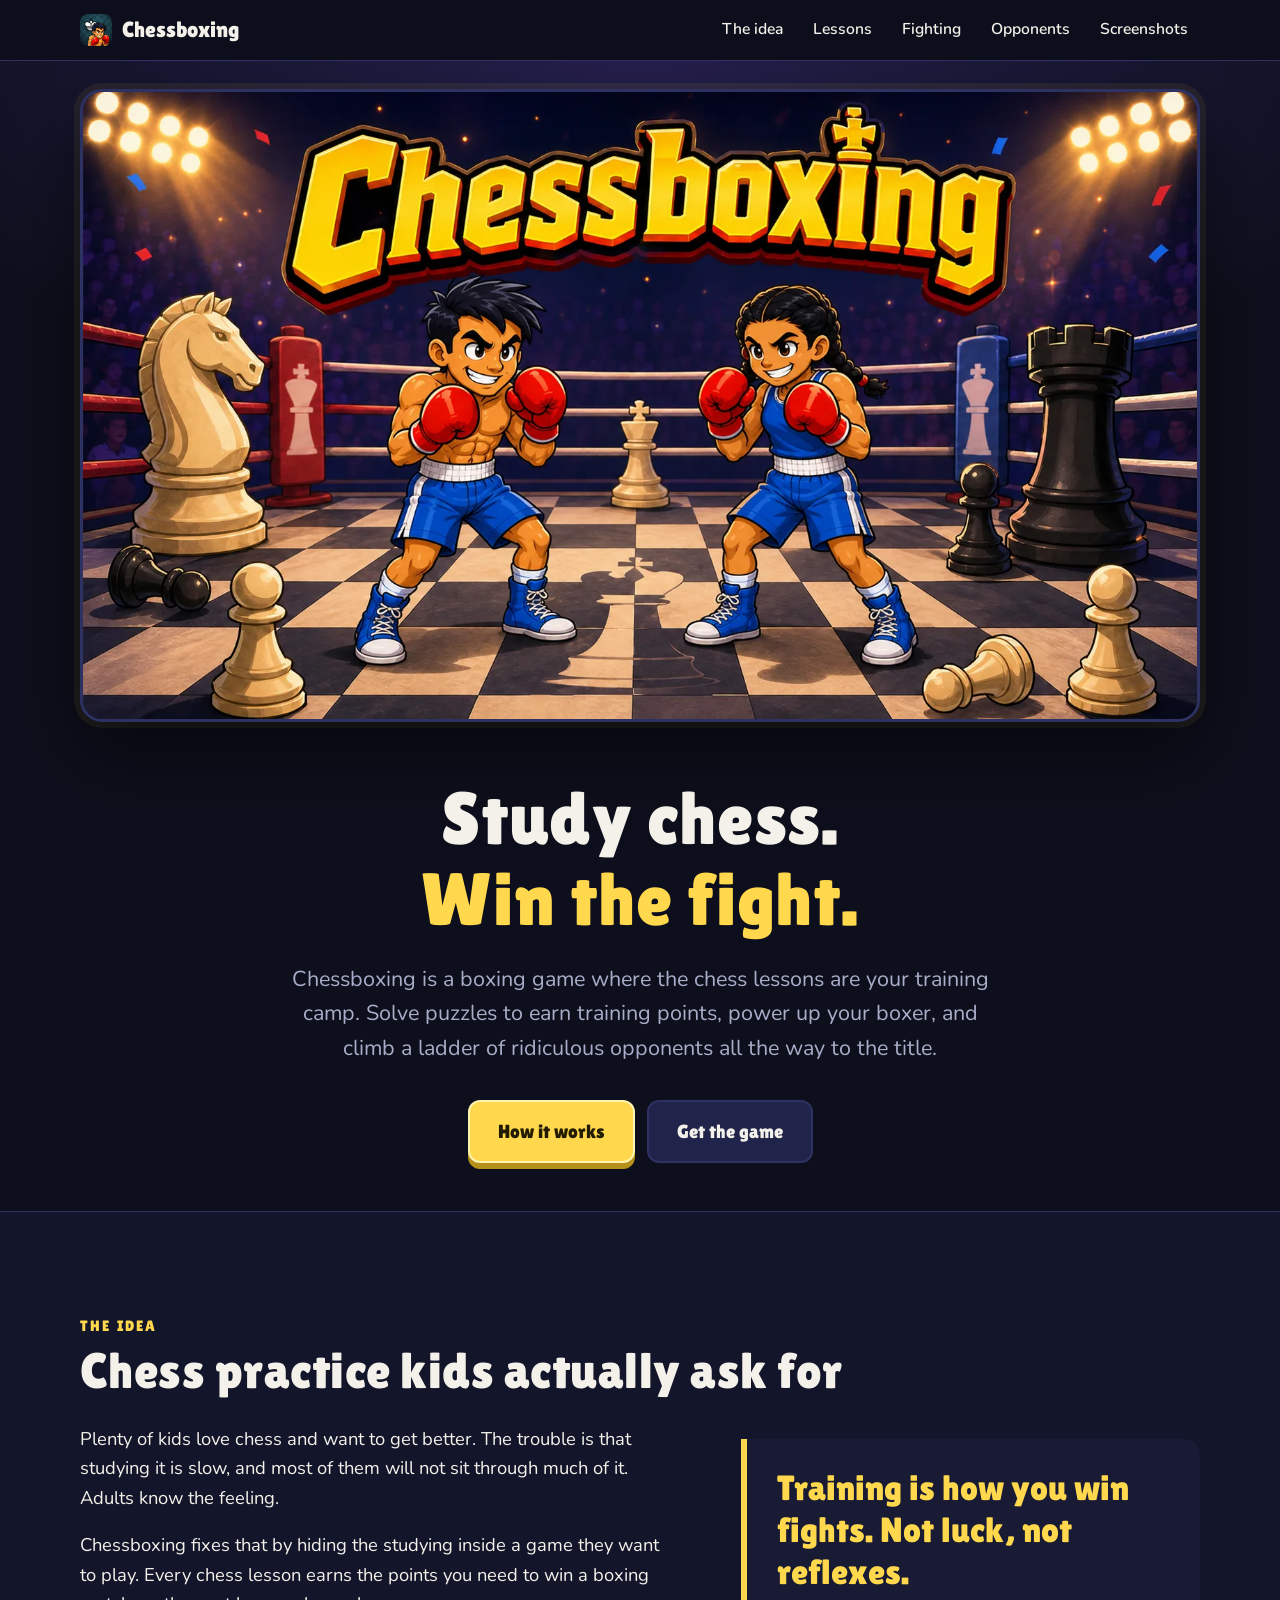
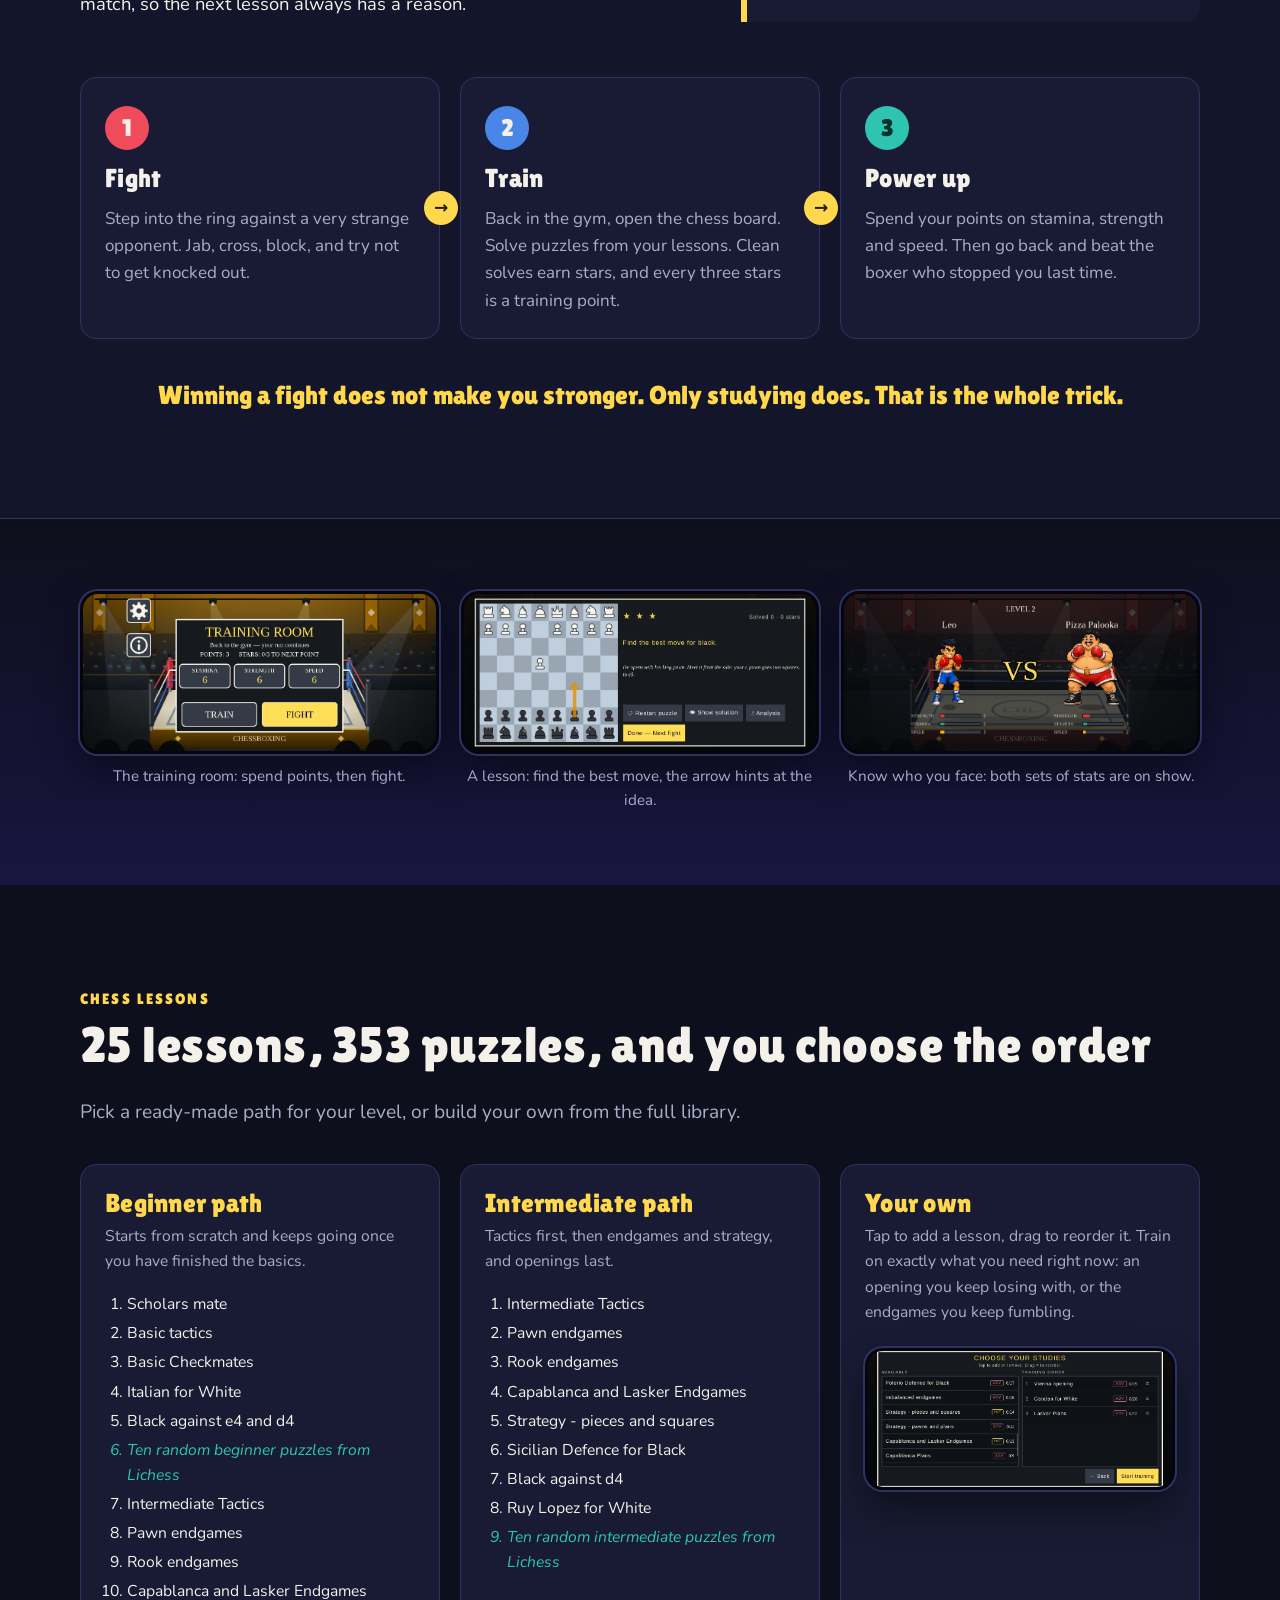
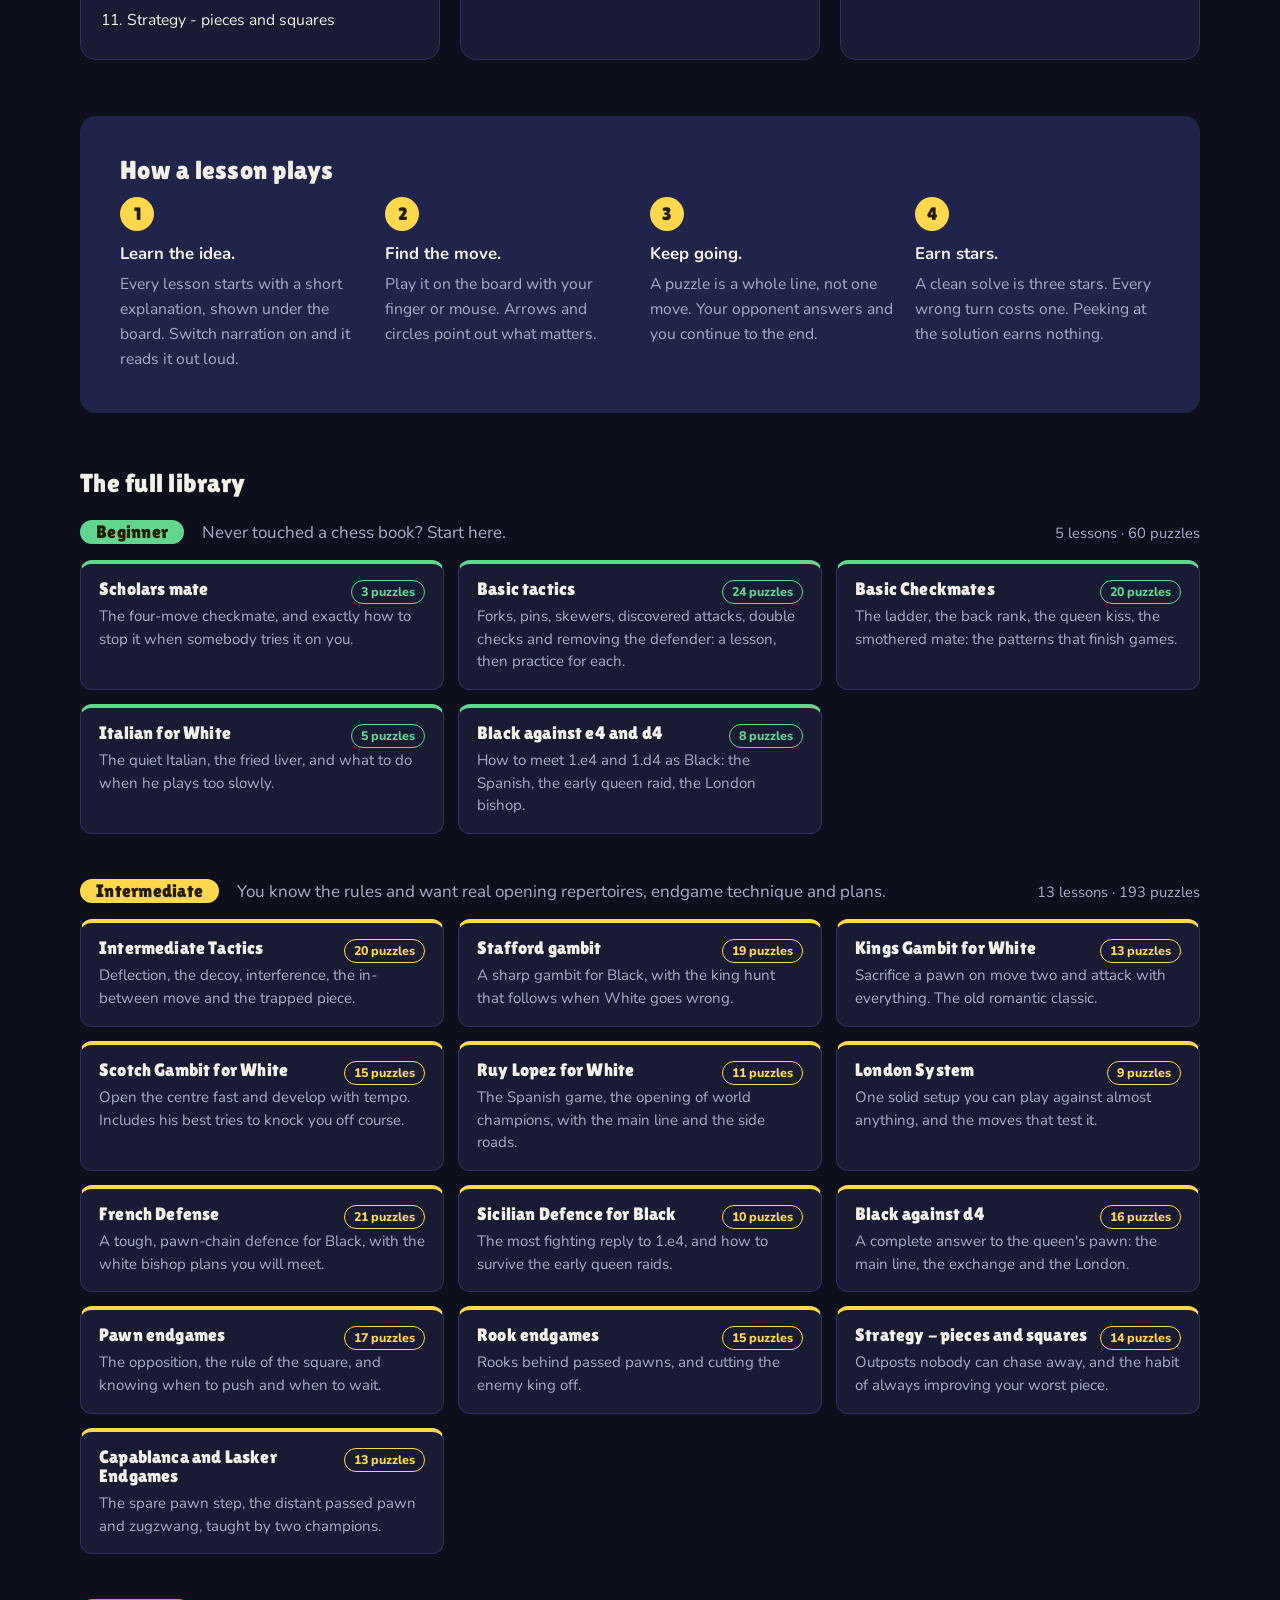
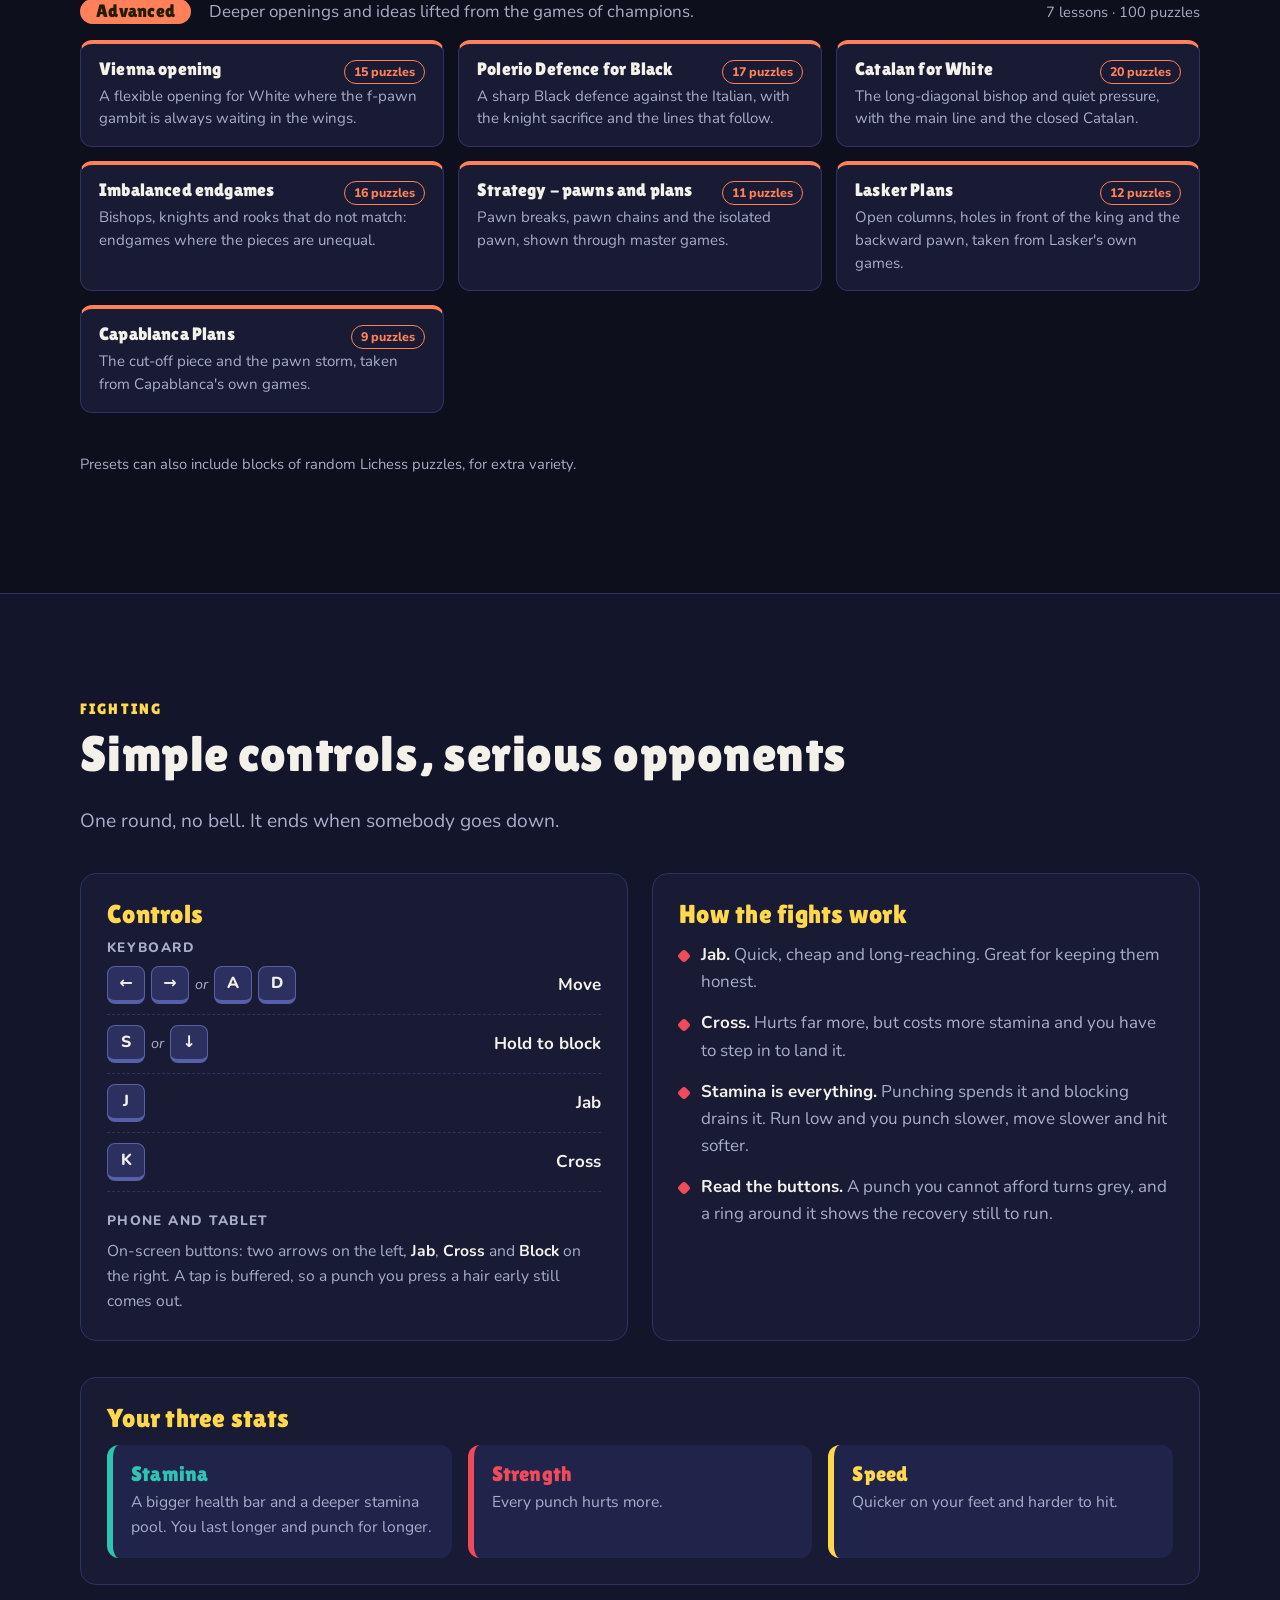
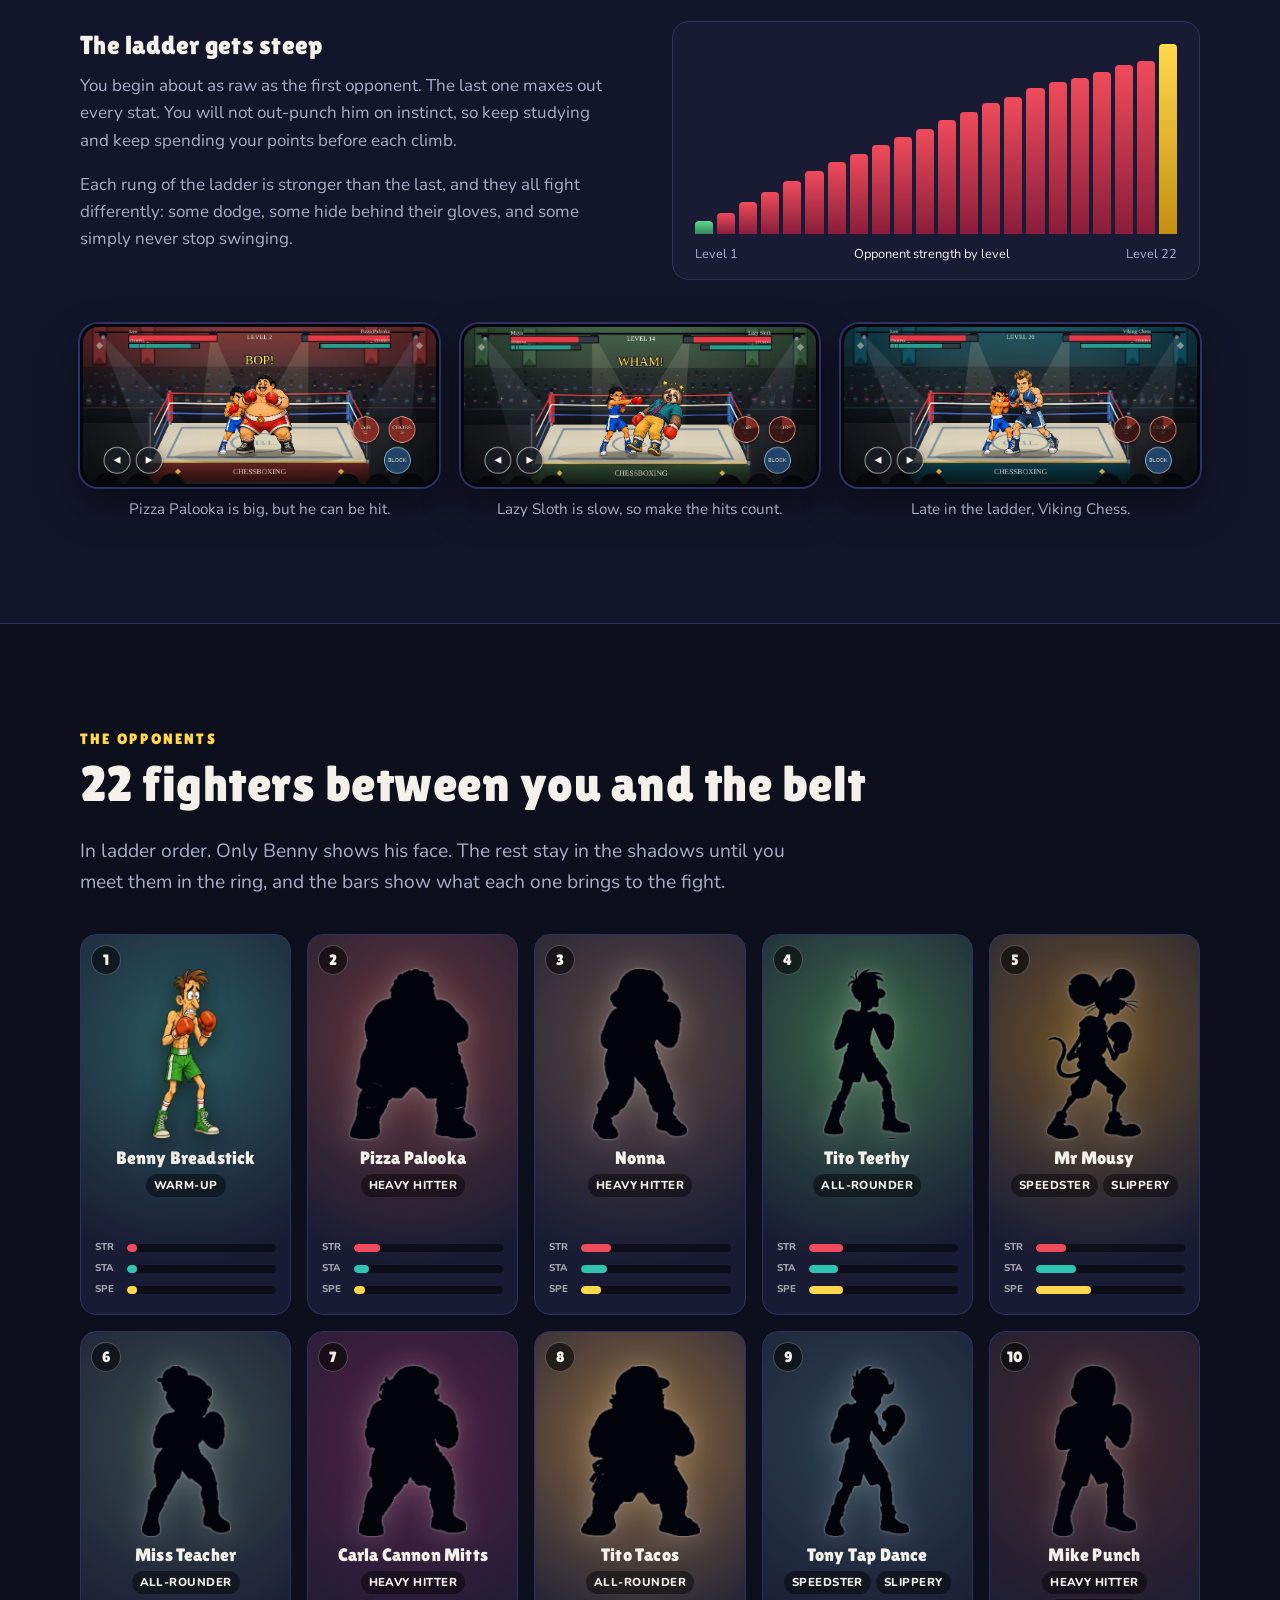
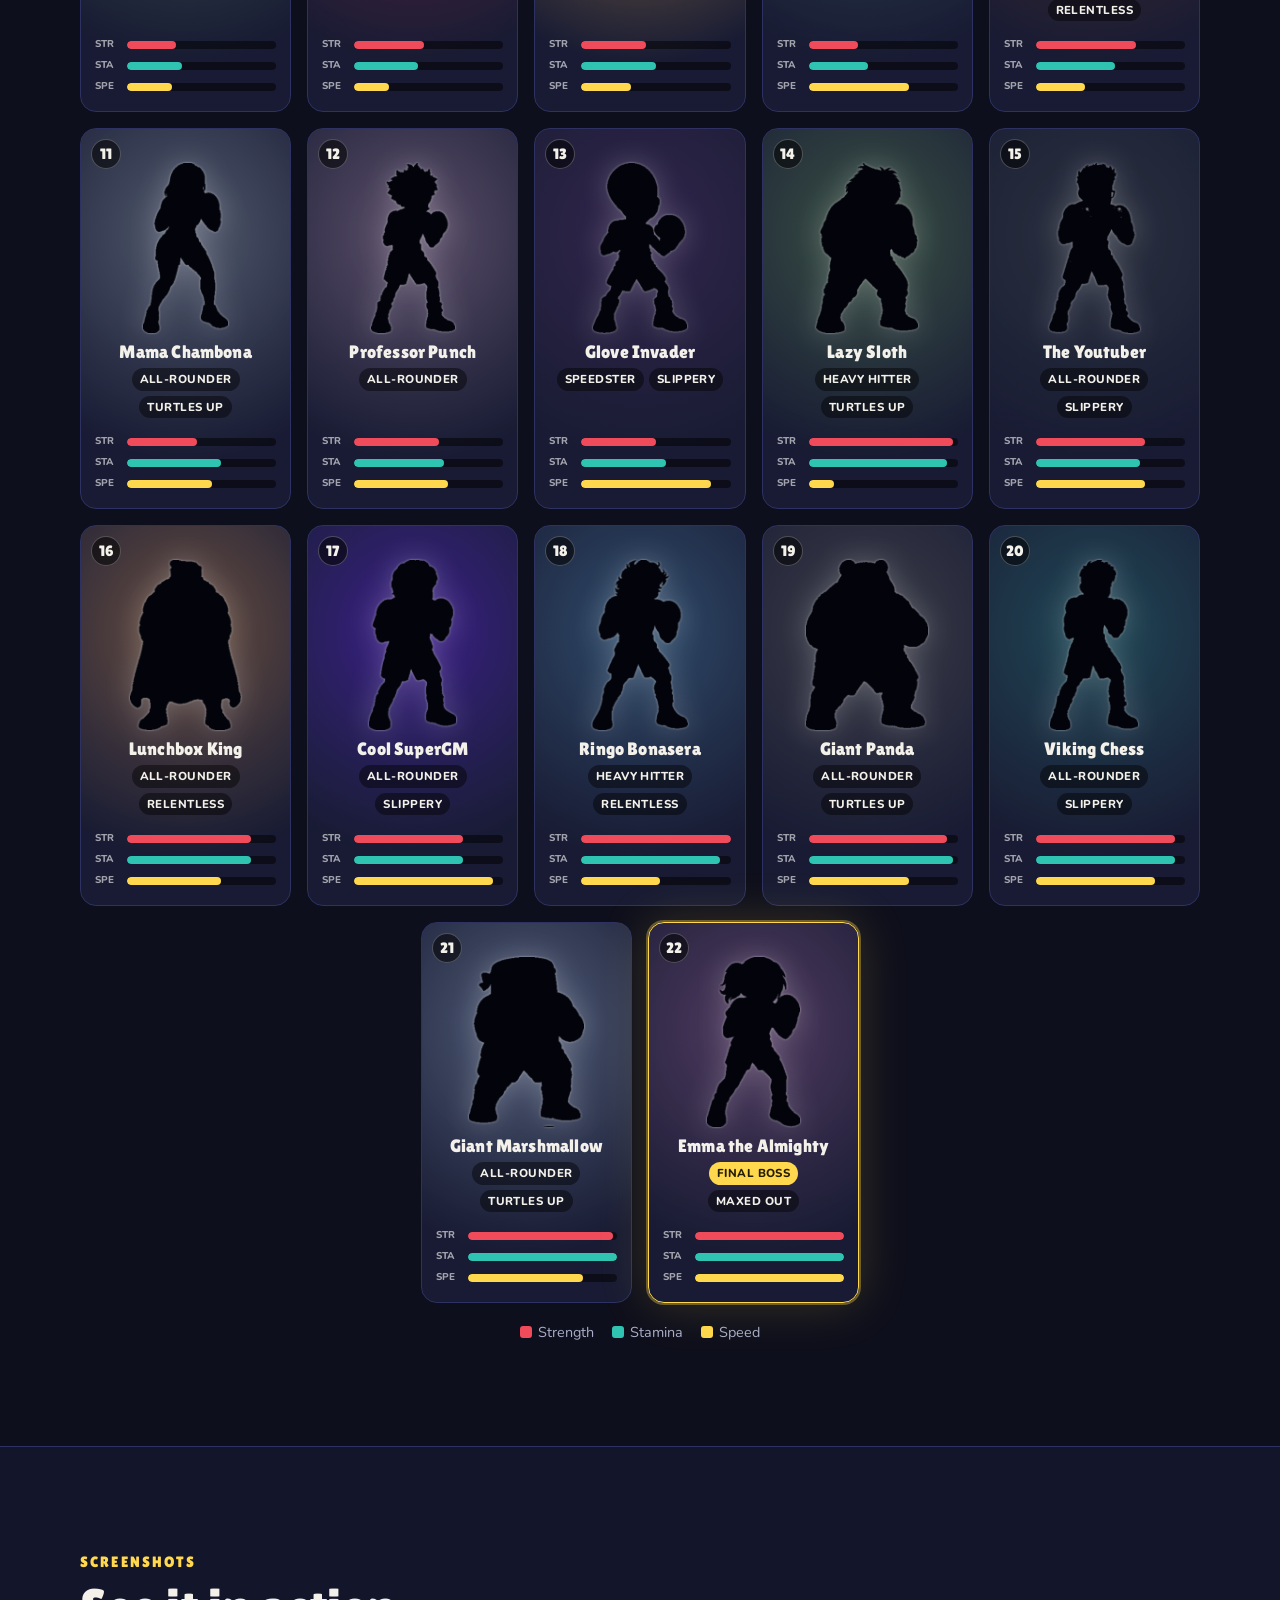
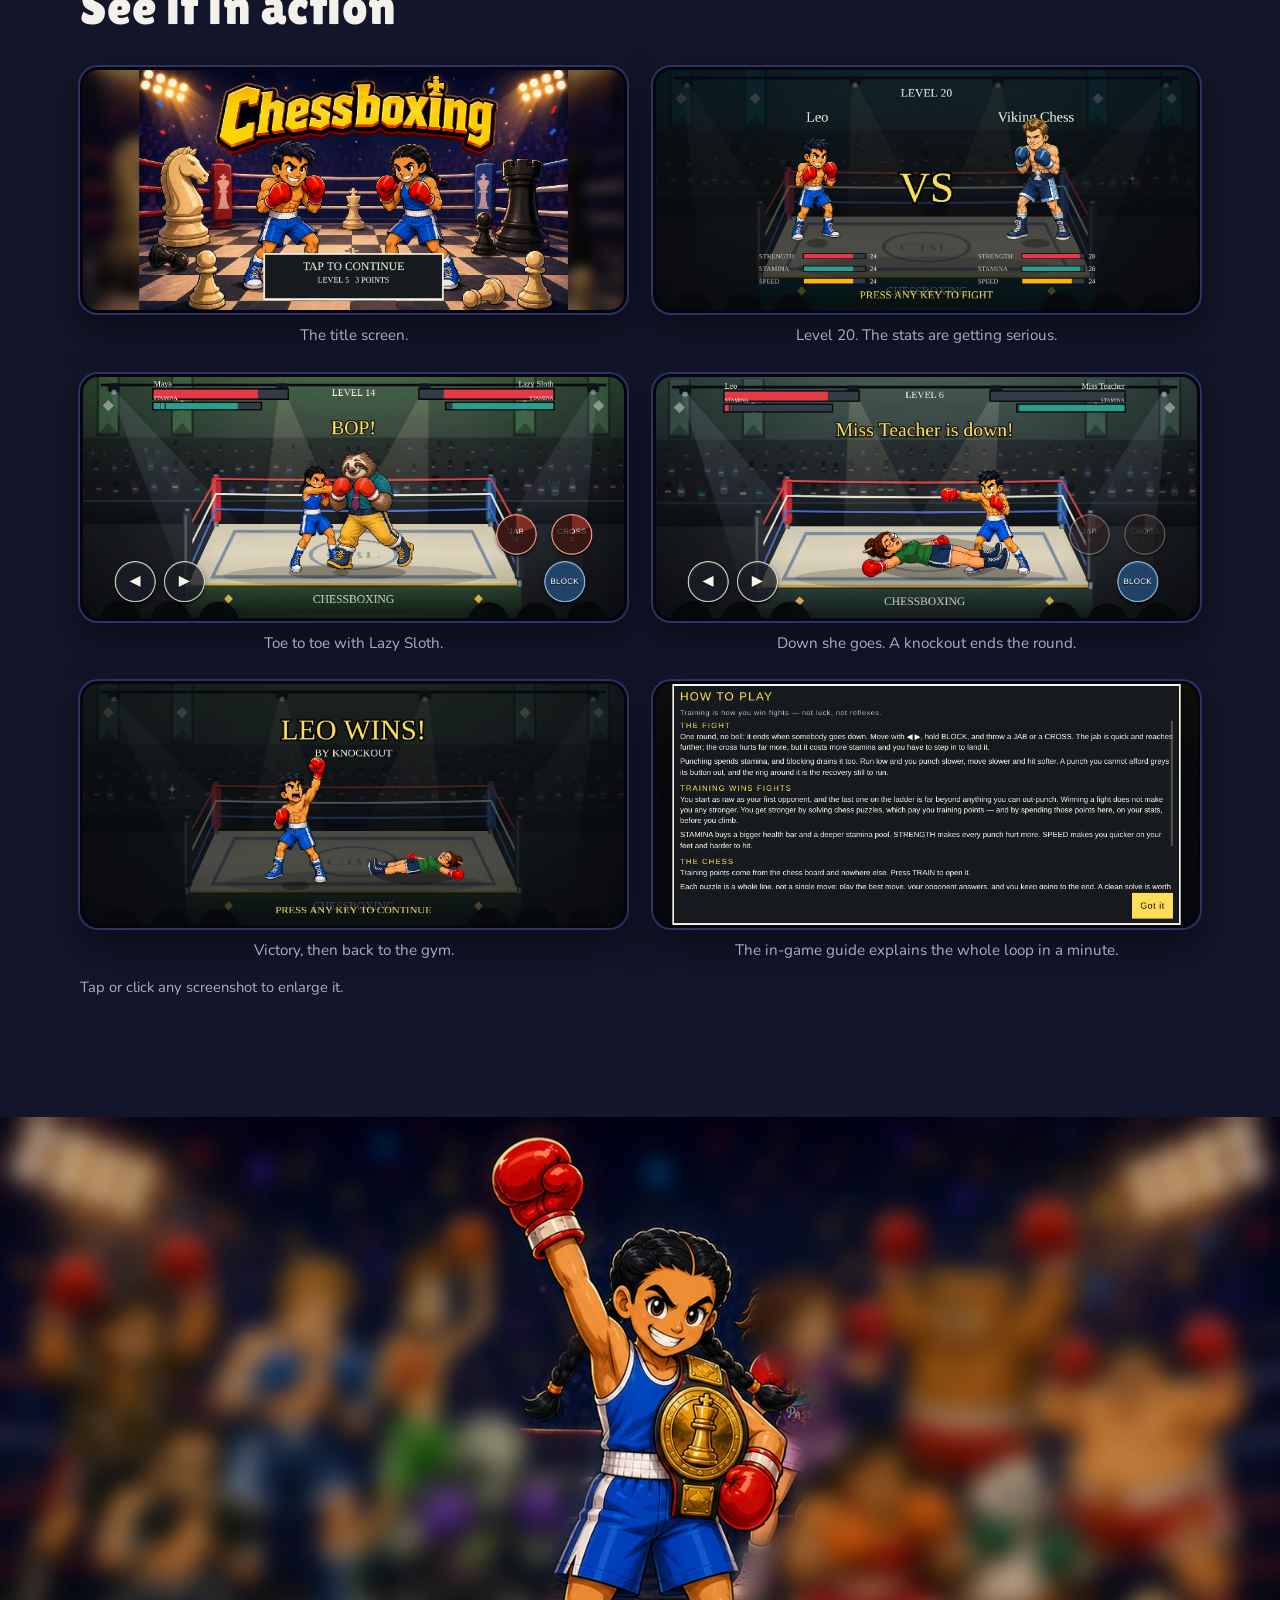
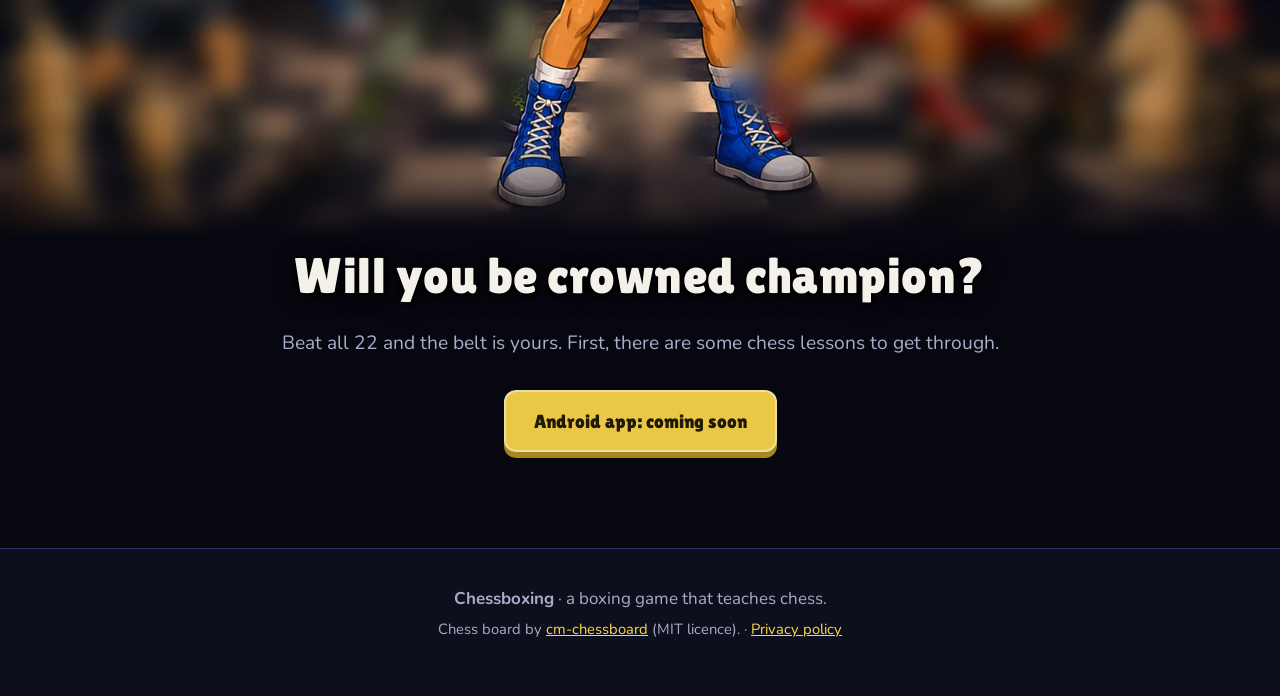
==== commit 1cac61a2: "Add privacy policy page Co-Authored-By: Claude Sonnet 5.5 <noreply@anthropic.com>" ====
--- a/index.html
+++ b/index.html
@@ -293,7 +293,7 @@
 <footer class="foot">
   <div class="wrap">
     <p><strong>Chessboxing</strong> &middot; a boxing game that teaches chess.</p>
-    <p class="fine">Chess board by <a href="https://github.com/shaack/cm-chessboard">cm-chessboard</a> (MIT licence).</p>
+    <p class="fine">Chess board by <a href="https://github.com/shaack/cm-chessboard">cm-chessboard</a> (MIT licence). &middot; <a href="privacy.html">Privacy policy</a></p>
   </div>
 </footer>
 
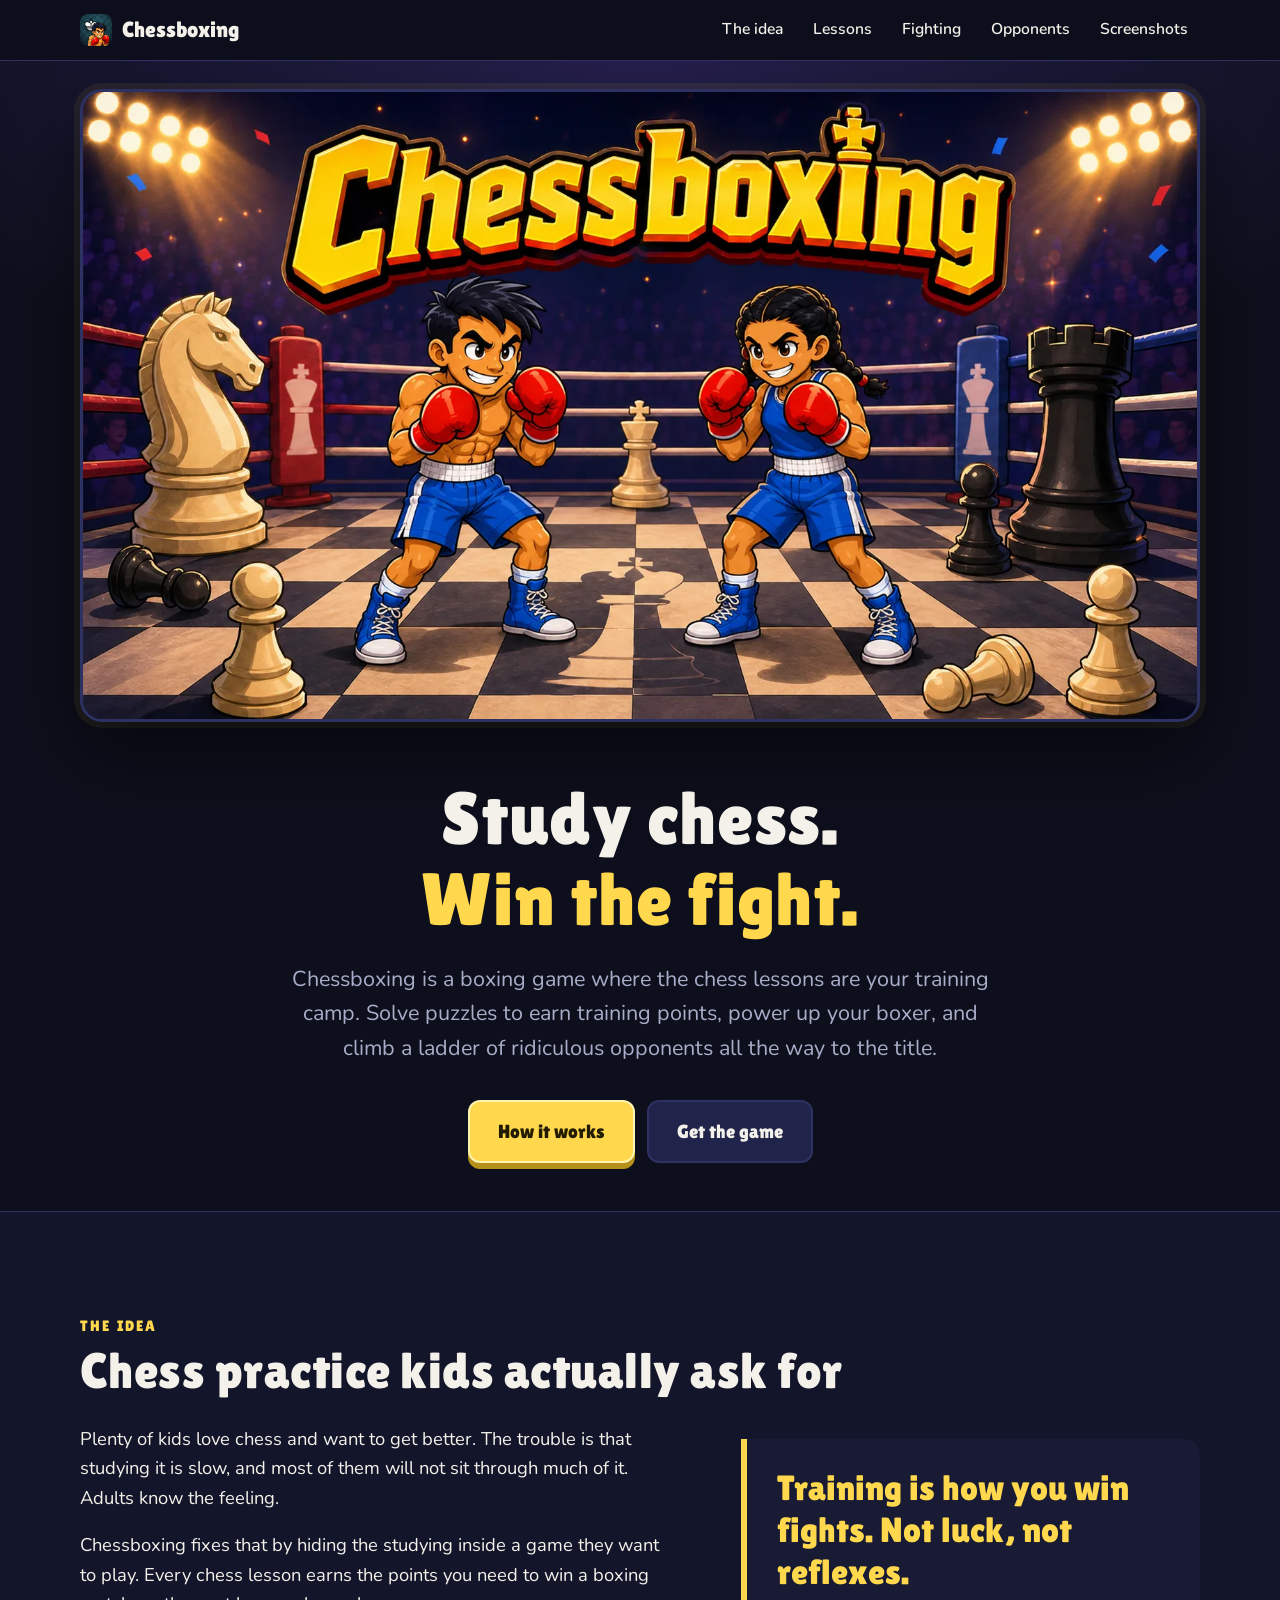
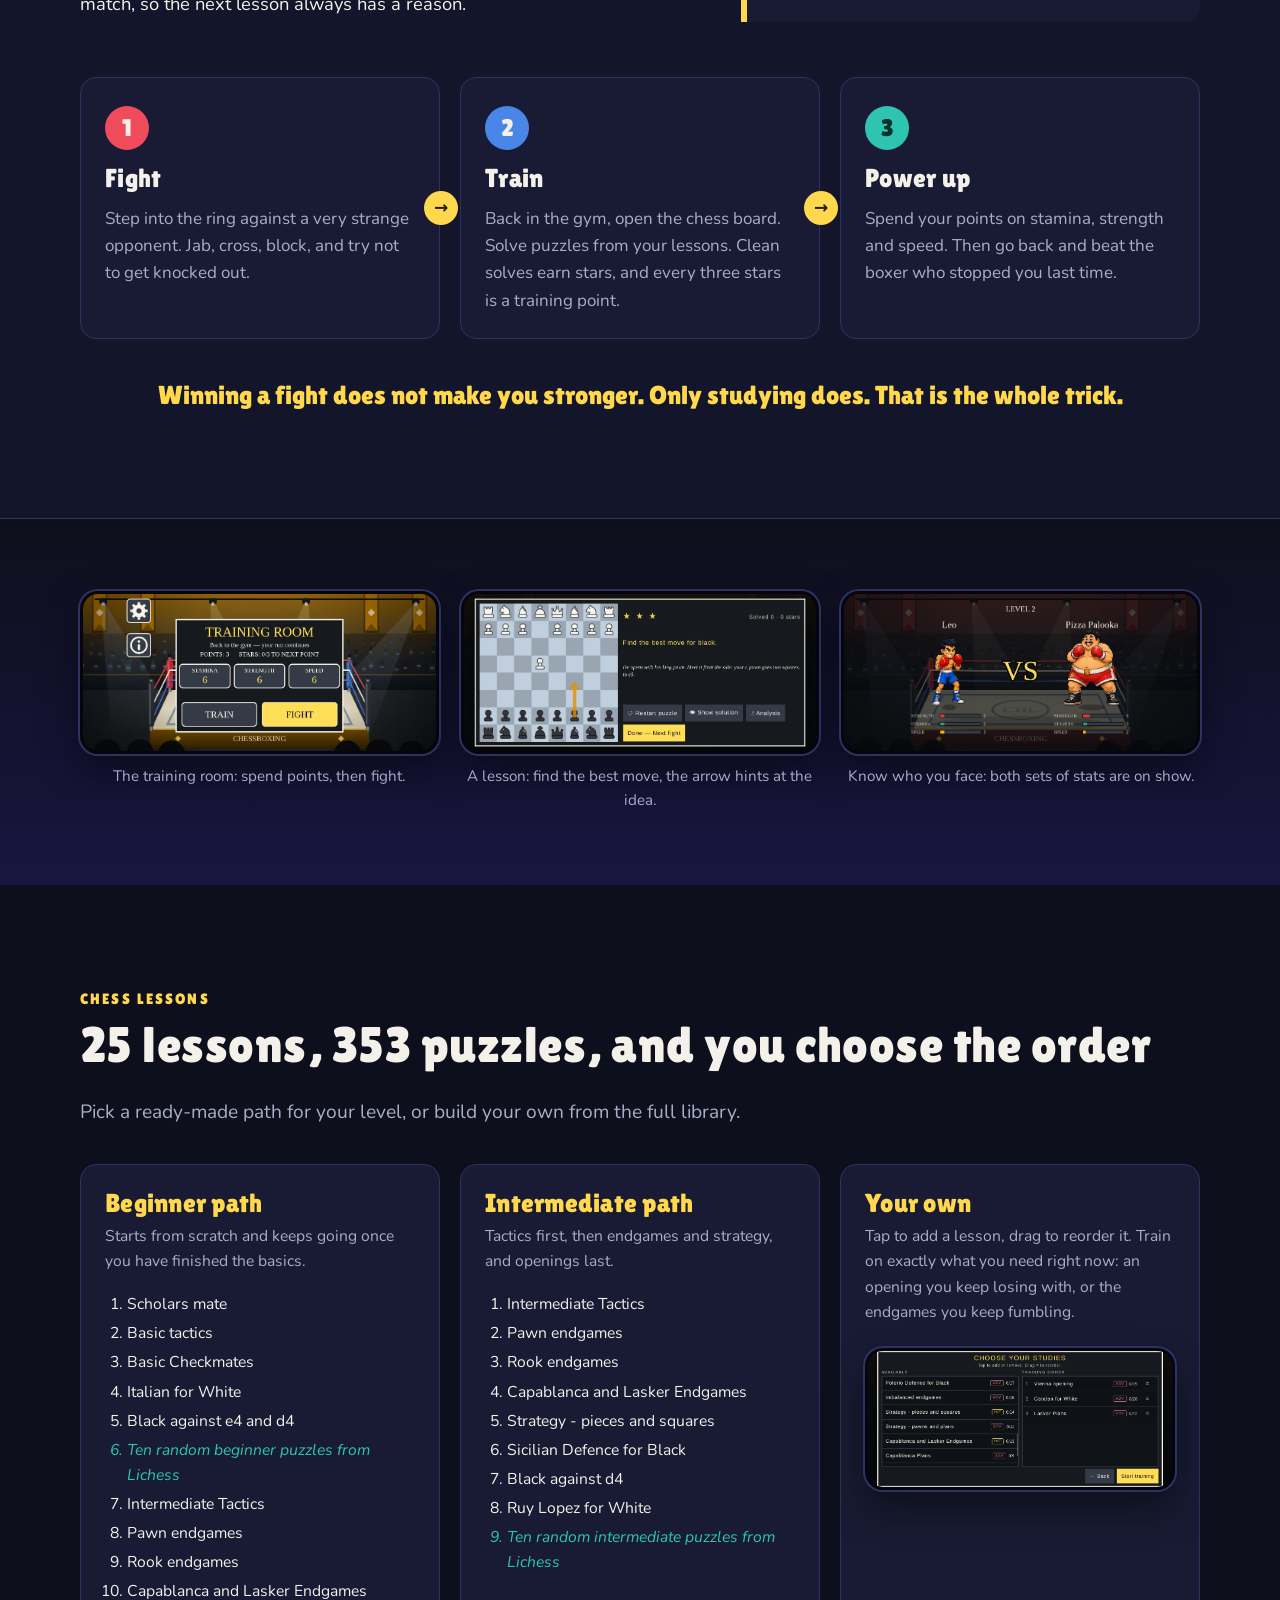
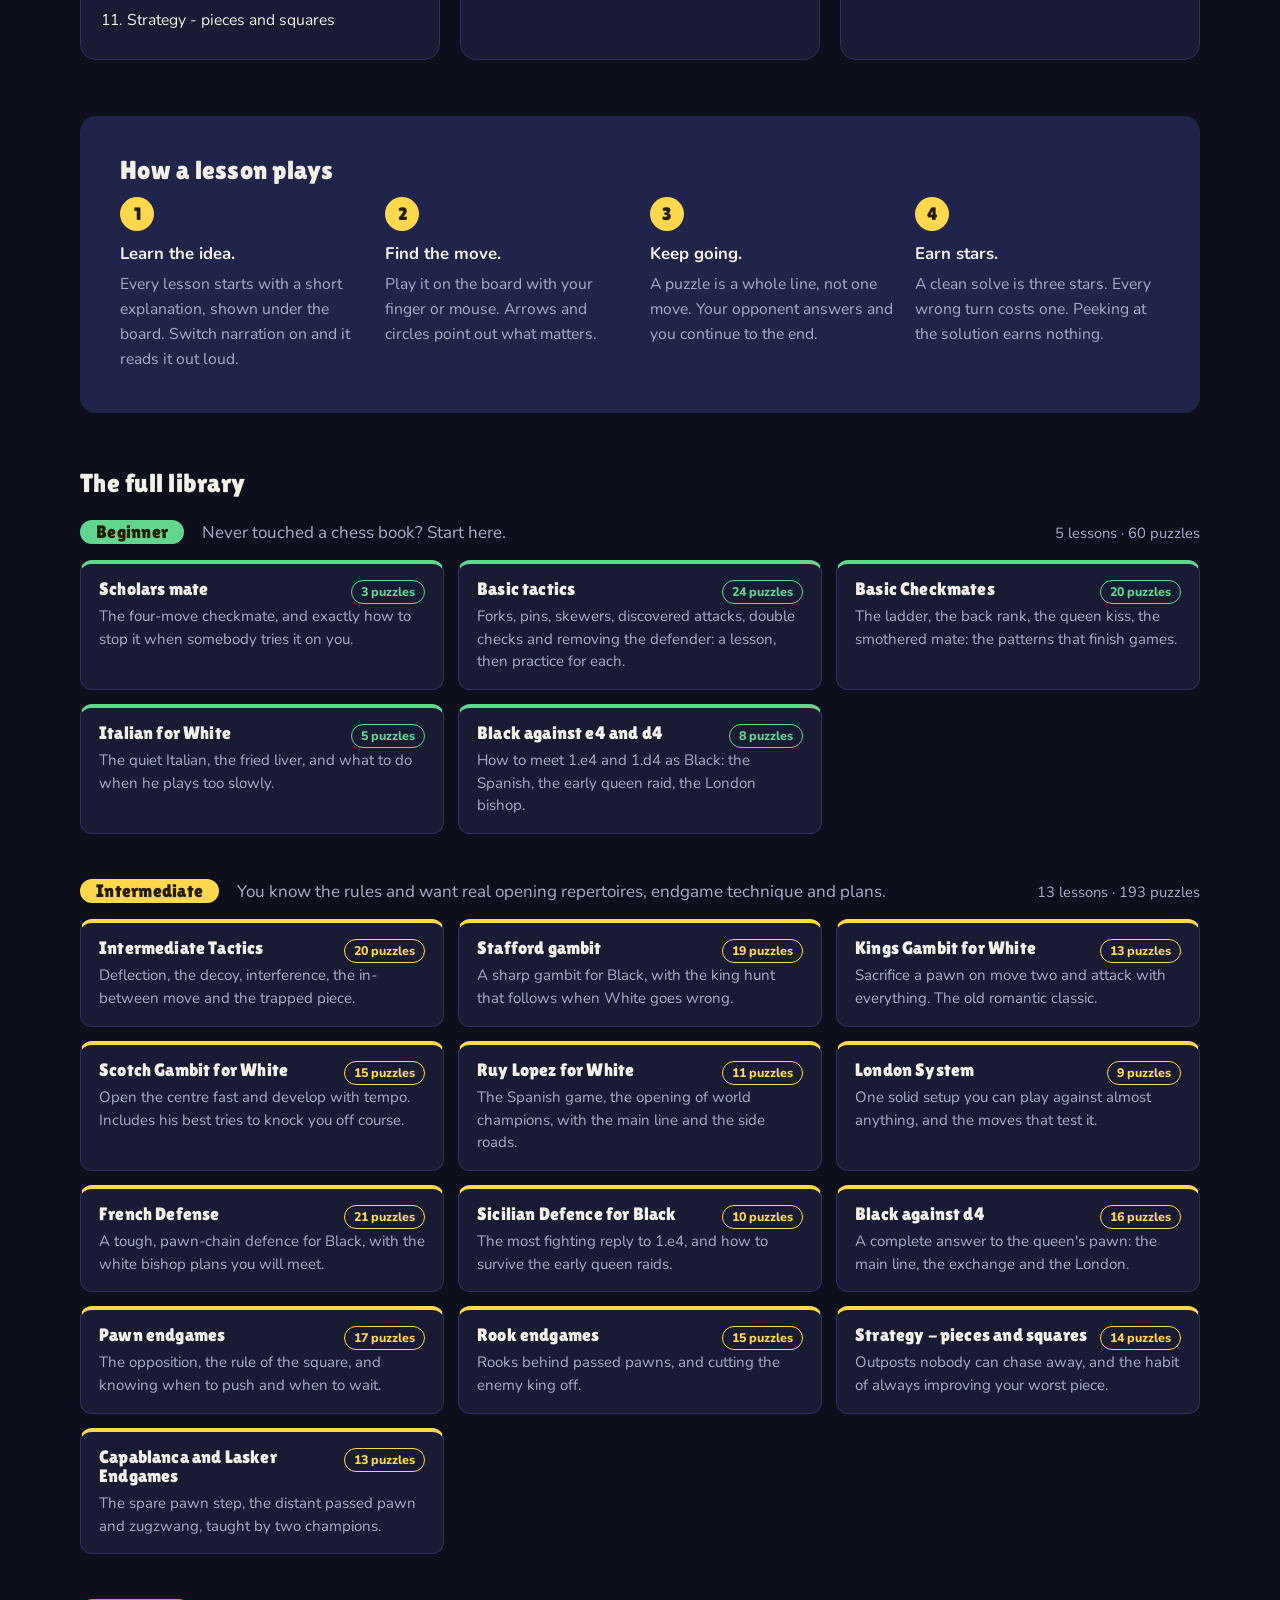
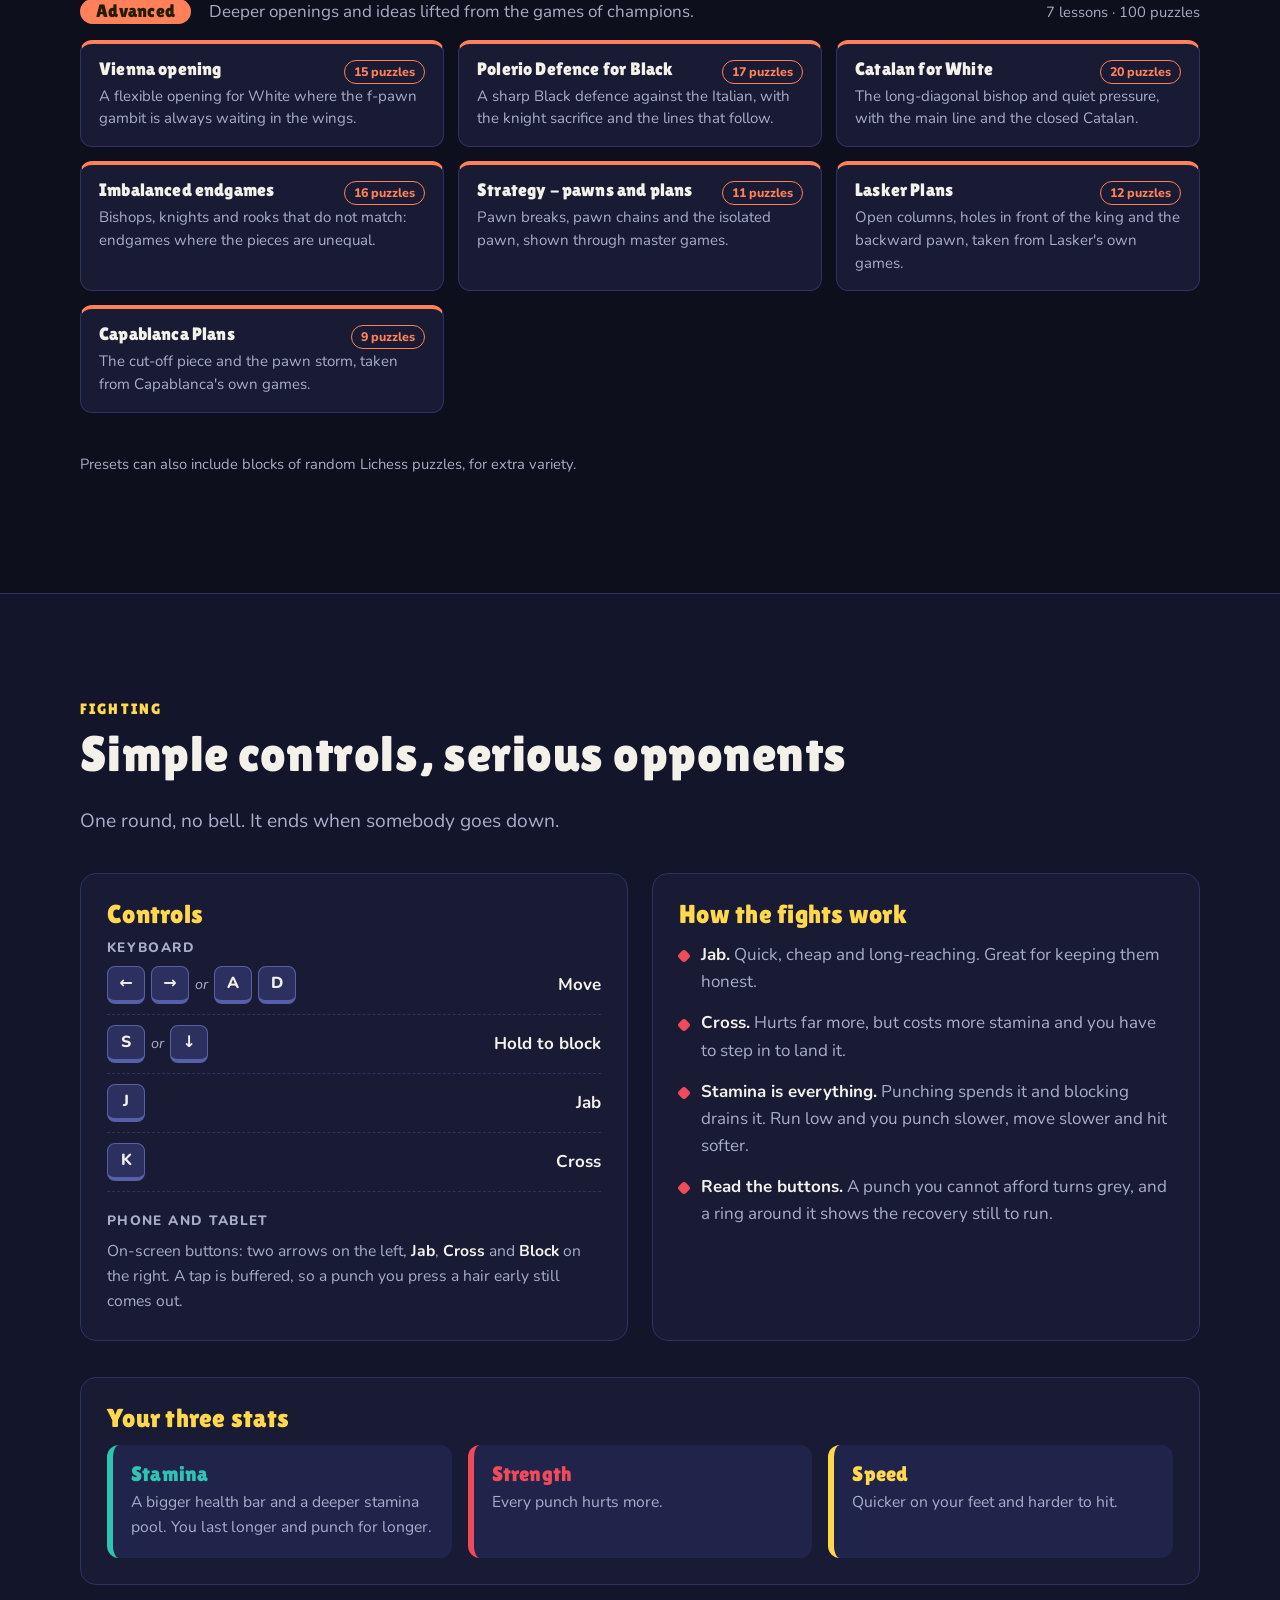
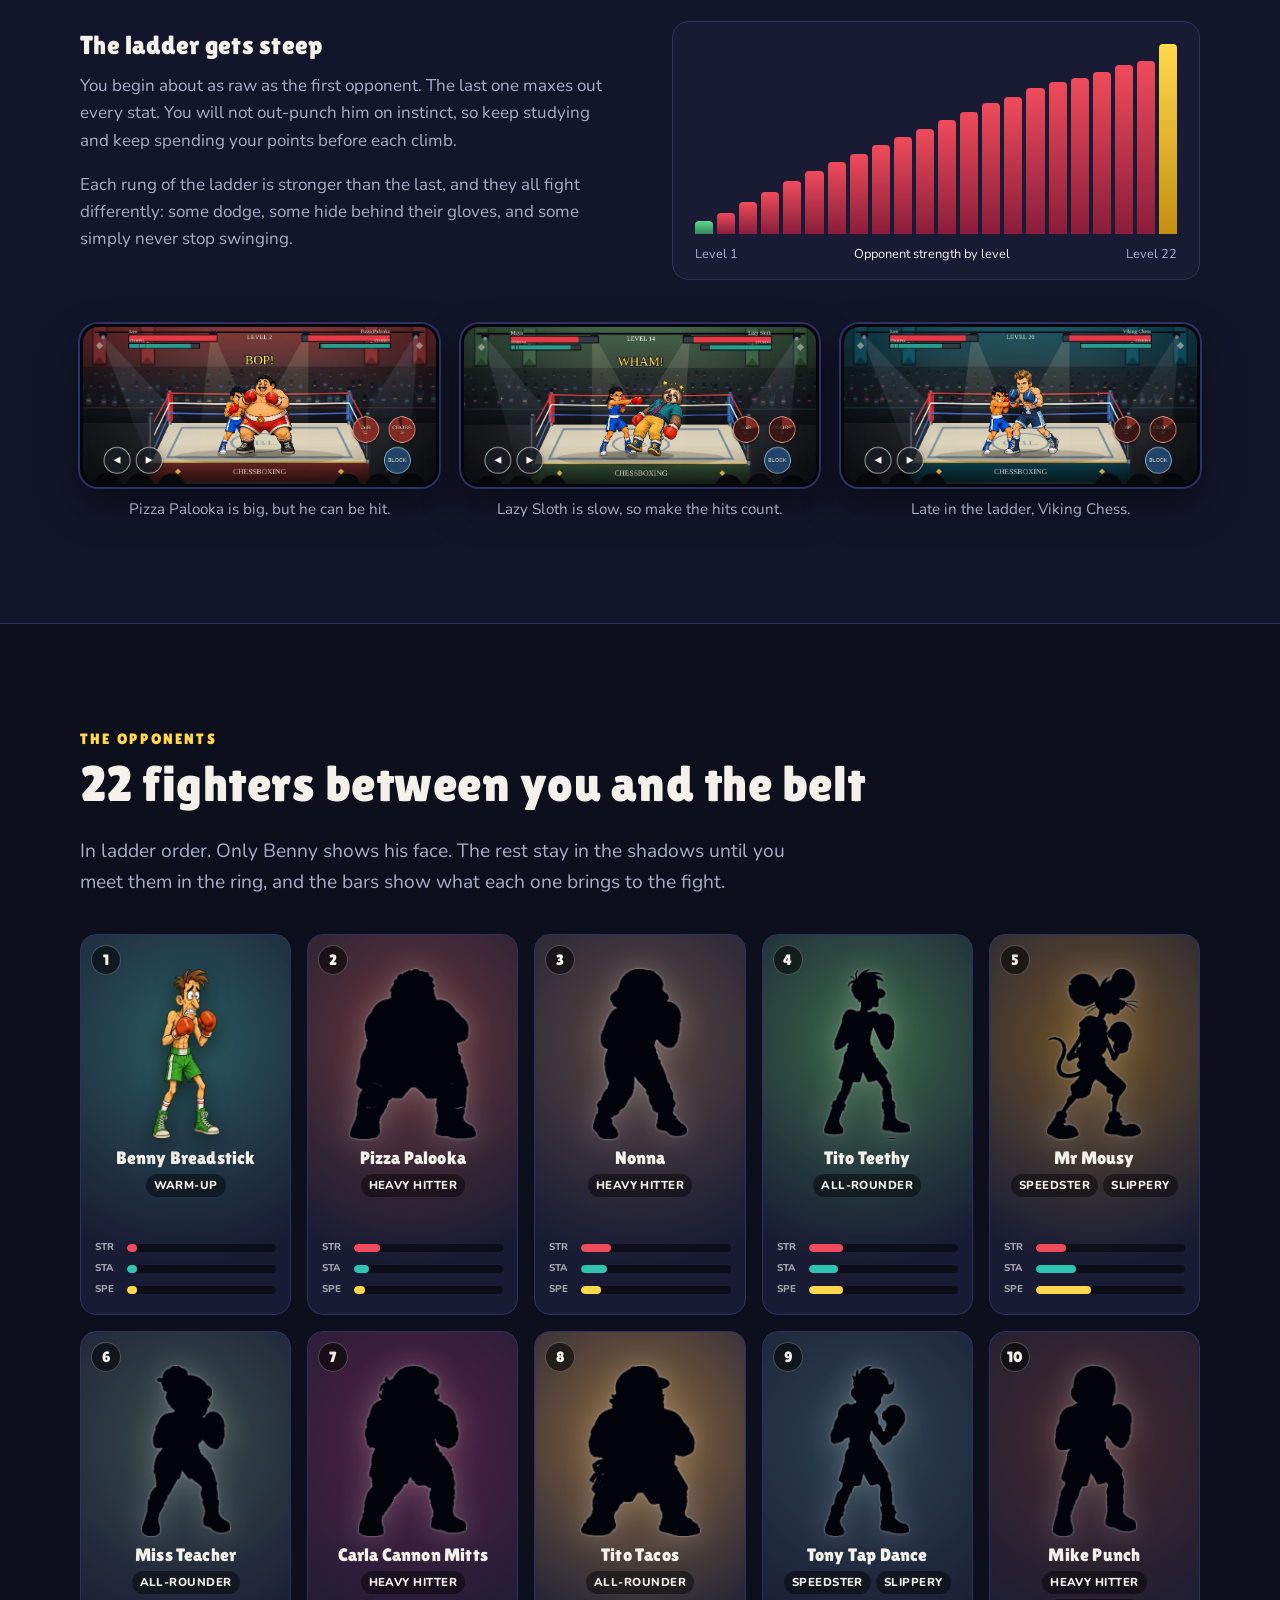
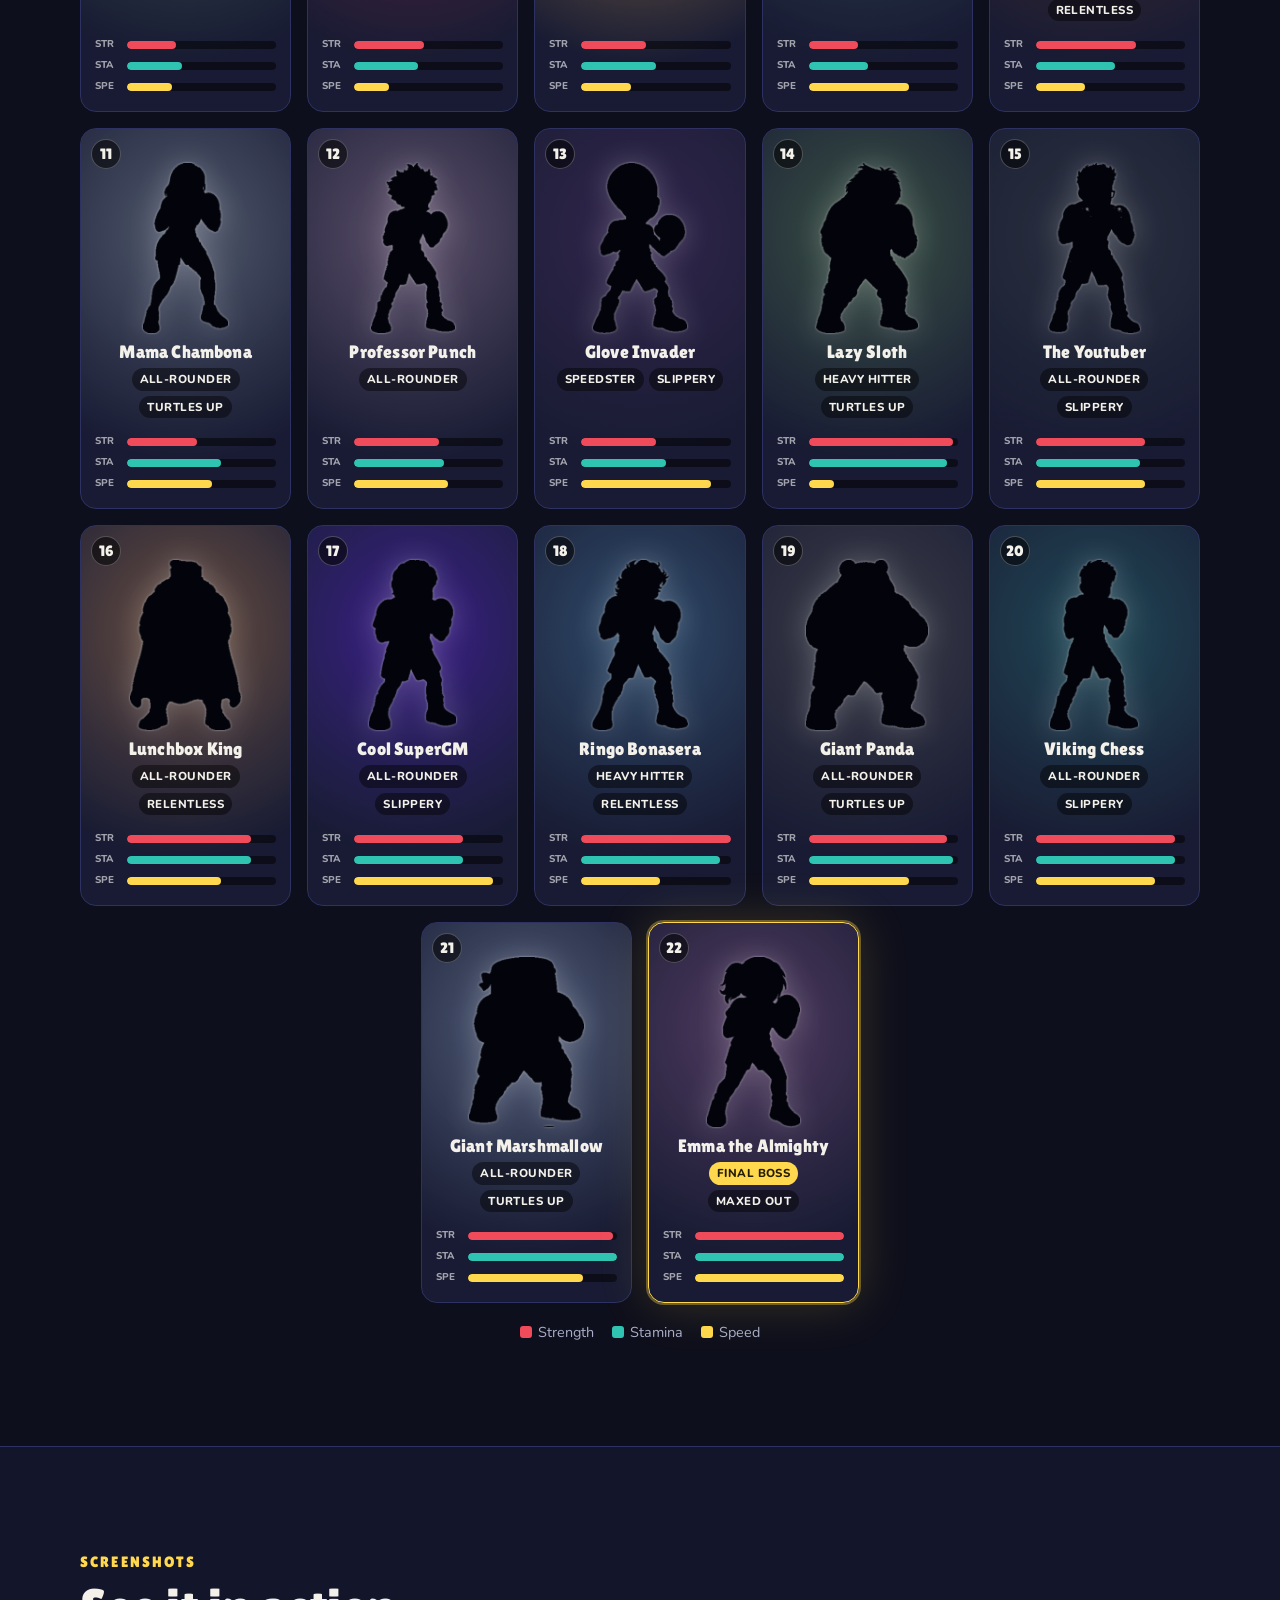
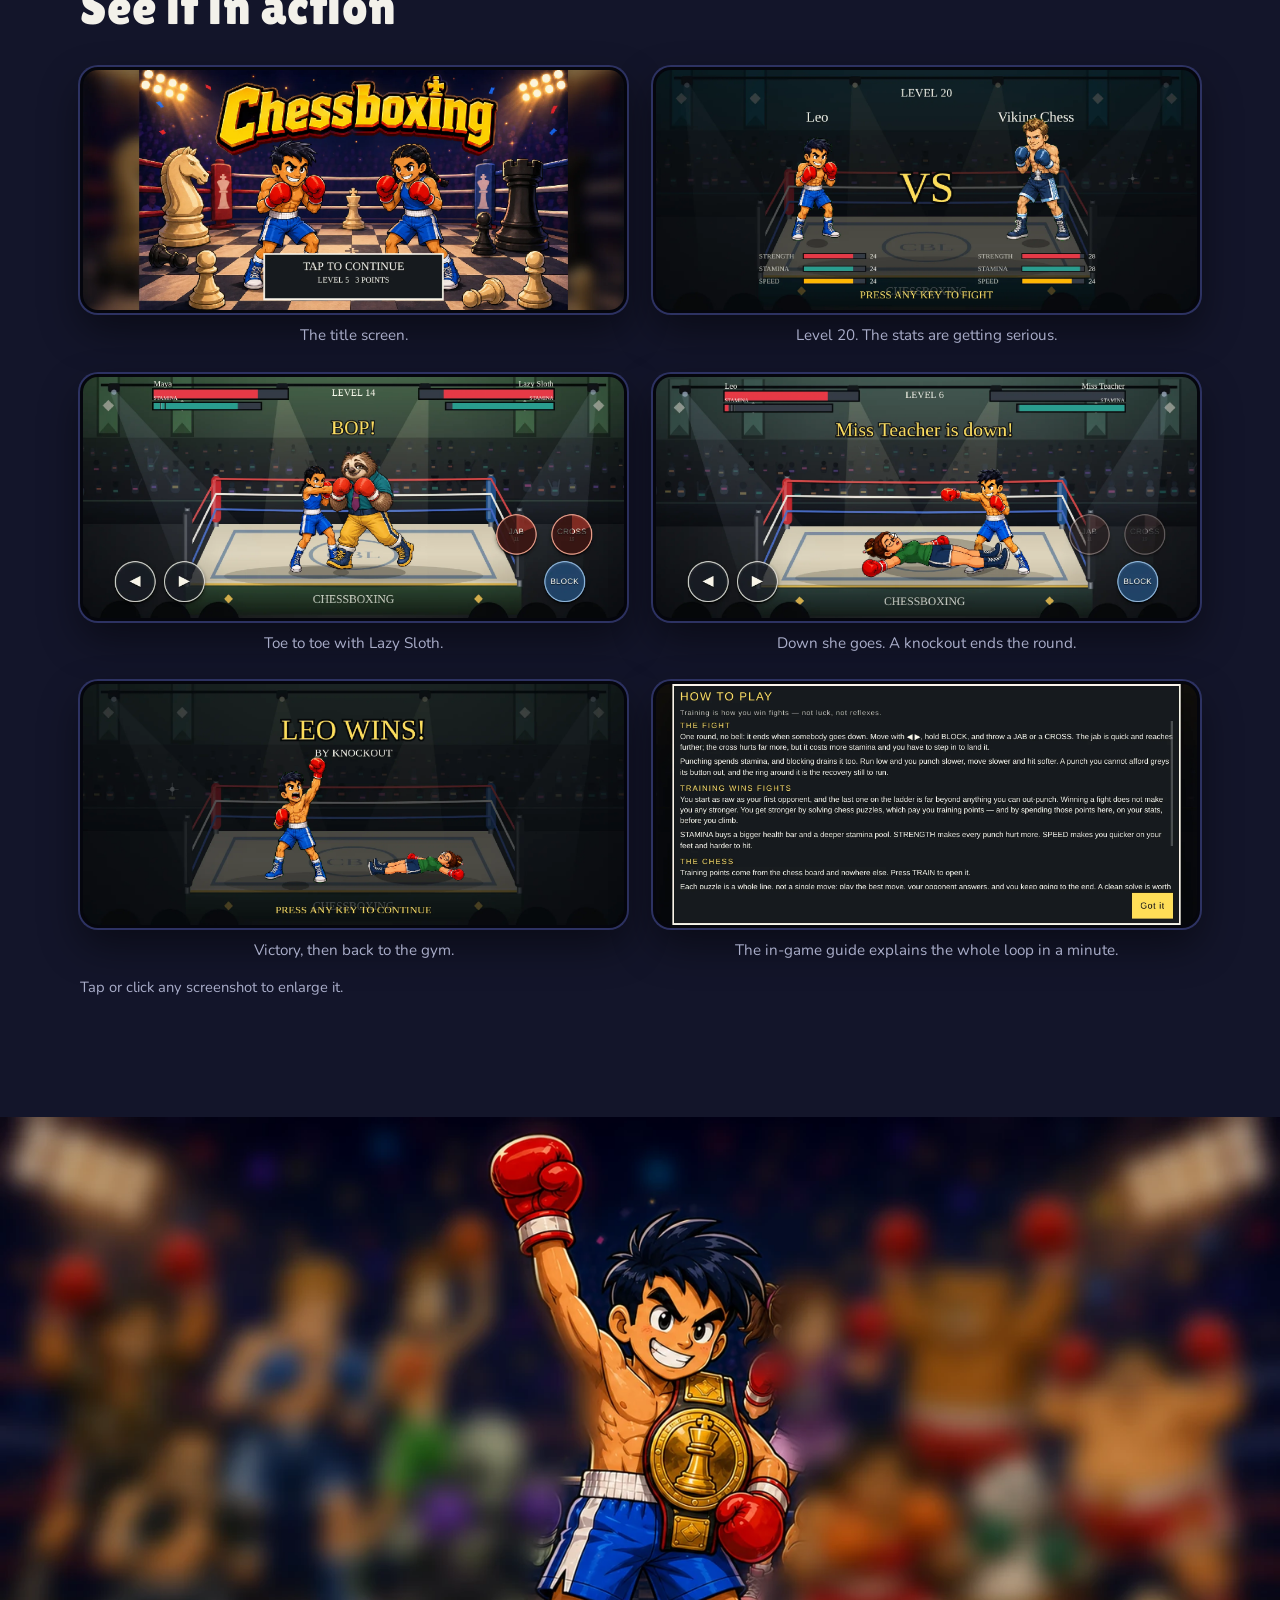
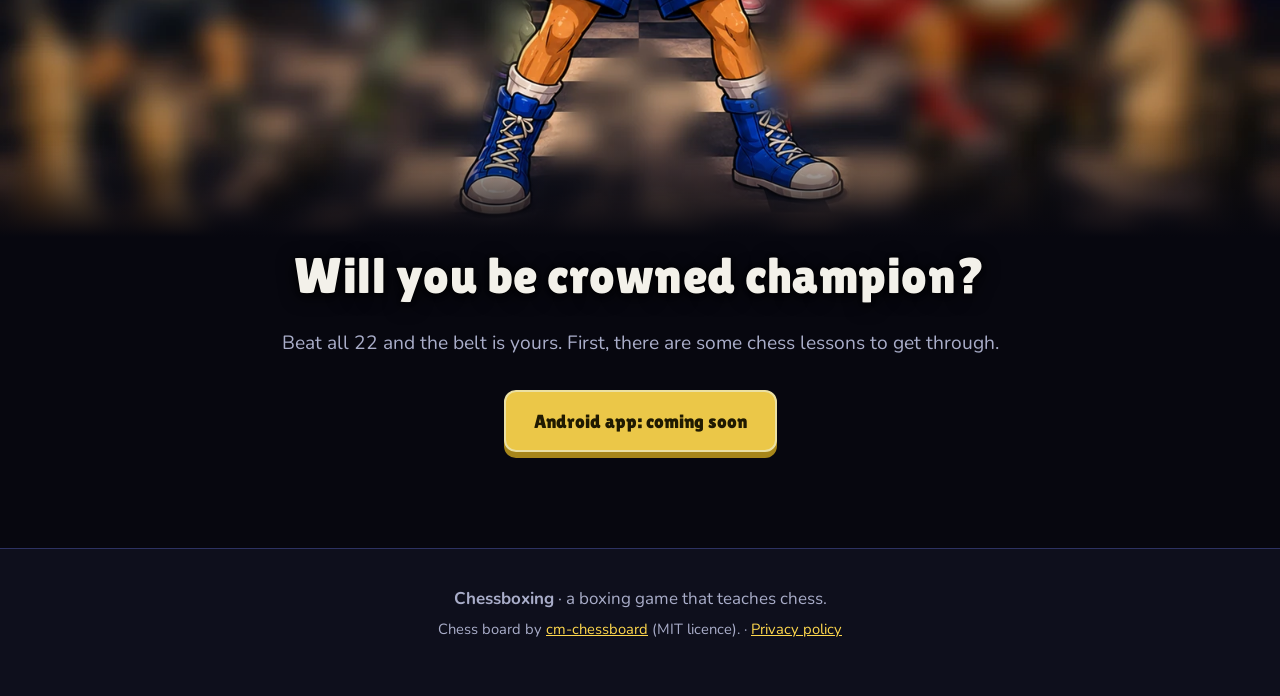
==== commit d915b459: "Update opponent strength list in index.html" ====
--- a/index.html
+++ b/index.html
@@ -210,7 +210,7 @@
       </div>
       <figure class="ramp" aria-label="Chart: opponent strength rises with every level">
         <ol class="ramp-bars">
-<li style="--h:6.7%" title="1. Benny Breadstick"><span class="ramp-bar"></span></li><li style="--h:11.1%" title="2. Pizza Palooka"><span class="ramp-bar"></span></li><li style="--h:16.7%" title="3. Nonna"><span class="ramp-bar"></span></li><li style="--h:22.2%" title="4. Tito Teethy"><span class="ramp-bar"></span></li><li style="--h:27.8%" title="5. Mr Mousy"><span class="ramp-bar"></span></li><li style="--h:33.3%" title="6. Miss Teacher"><span class="ramp-bar"></span></li><li style="--h:37.8%" title="7. Carla Cannon Mitts"><span class="ramp-bar"></span></li><li style="--h:42.2%" title="8. Tito Tacos"><span class="ramp-bar"></span></li><li style="--h:46.7%" title="9. Tony Tap Dance"><span class="ramp-bar"></span></li><li style="--h:51.1%" title="10. Mike Punch"><span class="ramp-bar"></span></li><li style="--h:55.6%" title="11. Mama Chambona"><span class="ramp-bar"></span></li><li style="--h:60.0%" title="12. Professor Punch"><span class="ramp-bar"></span></li><li style="--h:64.4%" title="13. Glove Invader"><span class="ramp-bar"></span></li><li style="--h:68.9%" title="14. Lazy Sloth"><span class="ramp-bar"></span></li><li style="--h:72.2%" title="15. The Youtuber"><span class="ramp-bar"></span></li><li style="--h:76.7%" title="16. Lunchbox King"><span class="ramp-bar"></span></li><li style="--h:80.0%" title="17. Cool SuperGM"><span class="ramp-bar"></span></li><li style="--h:82.2%" title="18. Ringo Bonasera"><span class="ramp-bar"></span></li><li style="--h:85.6%" title="19. Giant Panda"><span class="ramp-bar"></span></li><li style="--h:88.9%" title="20. Viking Chess"><span class="ramp-bar"></span></li><li style="--h:91.1%" title="21. Giant Marshmallow"><span class="ramp-bar"></span></li><li style="--h:100.0%" title="22. Emma the Almighty"><span class="ramp-bar"></span></li>
+<li style="--h:6.7%" title="1. Benny Breadstick"><span class="ramp-bar"></span></li><li style="--h:11.1%" title="2. Pizza Palooka"><span class="ramp-bar"></span></li><li style="--h:16.7%" title="3. Nonna"><span class="ramp-bar"></span></li><li style="--h:22.2%" title="4. Tito Teethy"><span class="ramp-bar"></span></li><li style="--h:27.8%" title="5. Mr Mousy"><span class="ramp-bar"></span></li><li style="--h:33.3%" title="6. Miss Teacher"><span class="ramp-bar"></span></li><li style="--h:37.8%" title="7. Carla Cannon Mitts"><span class="ramp-bar"></span></li><li style="--h:42.2%" title="8. Tito Tacos"><span class="ramp-bar"></span></li><li style="--h:46.7%" title="9. Tony Tap Dance"><span class="ramp-bar"></span></li><li style="--h:51.1%" title="10. Mike Punch"><span class="ramp-bar"></span></li><li style="--h:55.6%" title="11. Mama Chambona"><span class="ramp-bar"></span></li><li style="--h:60.0%" title="12. Professor Punch"><span class="ramp-bar"></span></li><li style="--h:64.4%" title="13. Glove Invader"><span class="ramp-bar"></span></li><li style="--h:68.9%" title="14. Lazy Sloth"><span class="ramp-bar"></span></li><li style="--h:72.2%" title="15. The Youtuber"><span class="ramp-bar"></span></li><li style="--h:76.7%" title="16. Lunchbox King"><span class="ramp-bar"></span></li><li style="--h:80.0%" title="17. Mr Coconuts"><span class="ramp-bar"></span></li><li style="--h:82.2%" title="18. Ringo Bonasera"><span class="ramp-bar"></span></li><li style="--h:85.6%" title="19. Giant Panda"><span class="ramp-bar"></span></li><li style="--h:88.9%" title="20. Viking Chess"><span class="ramp-bar"></span></li><li style="--h:91.1%" title="21. Giant Marshmallow"><span class="ramp-bar"></span></li><li style="--h:100.0%" title="22. Emma the Almighty"><span class="ramp-bar"></span></li>
         </ol>
         <figcaption><span>Level 1</span><span>Opponent strength by level</span><span>Level 22</span></figcaption>
       </figure>
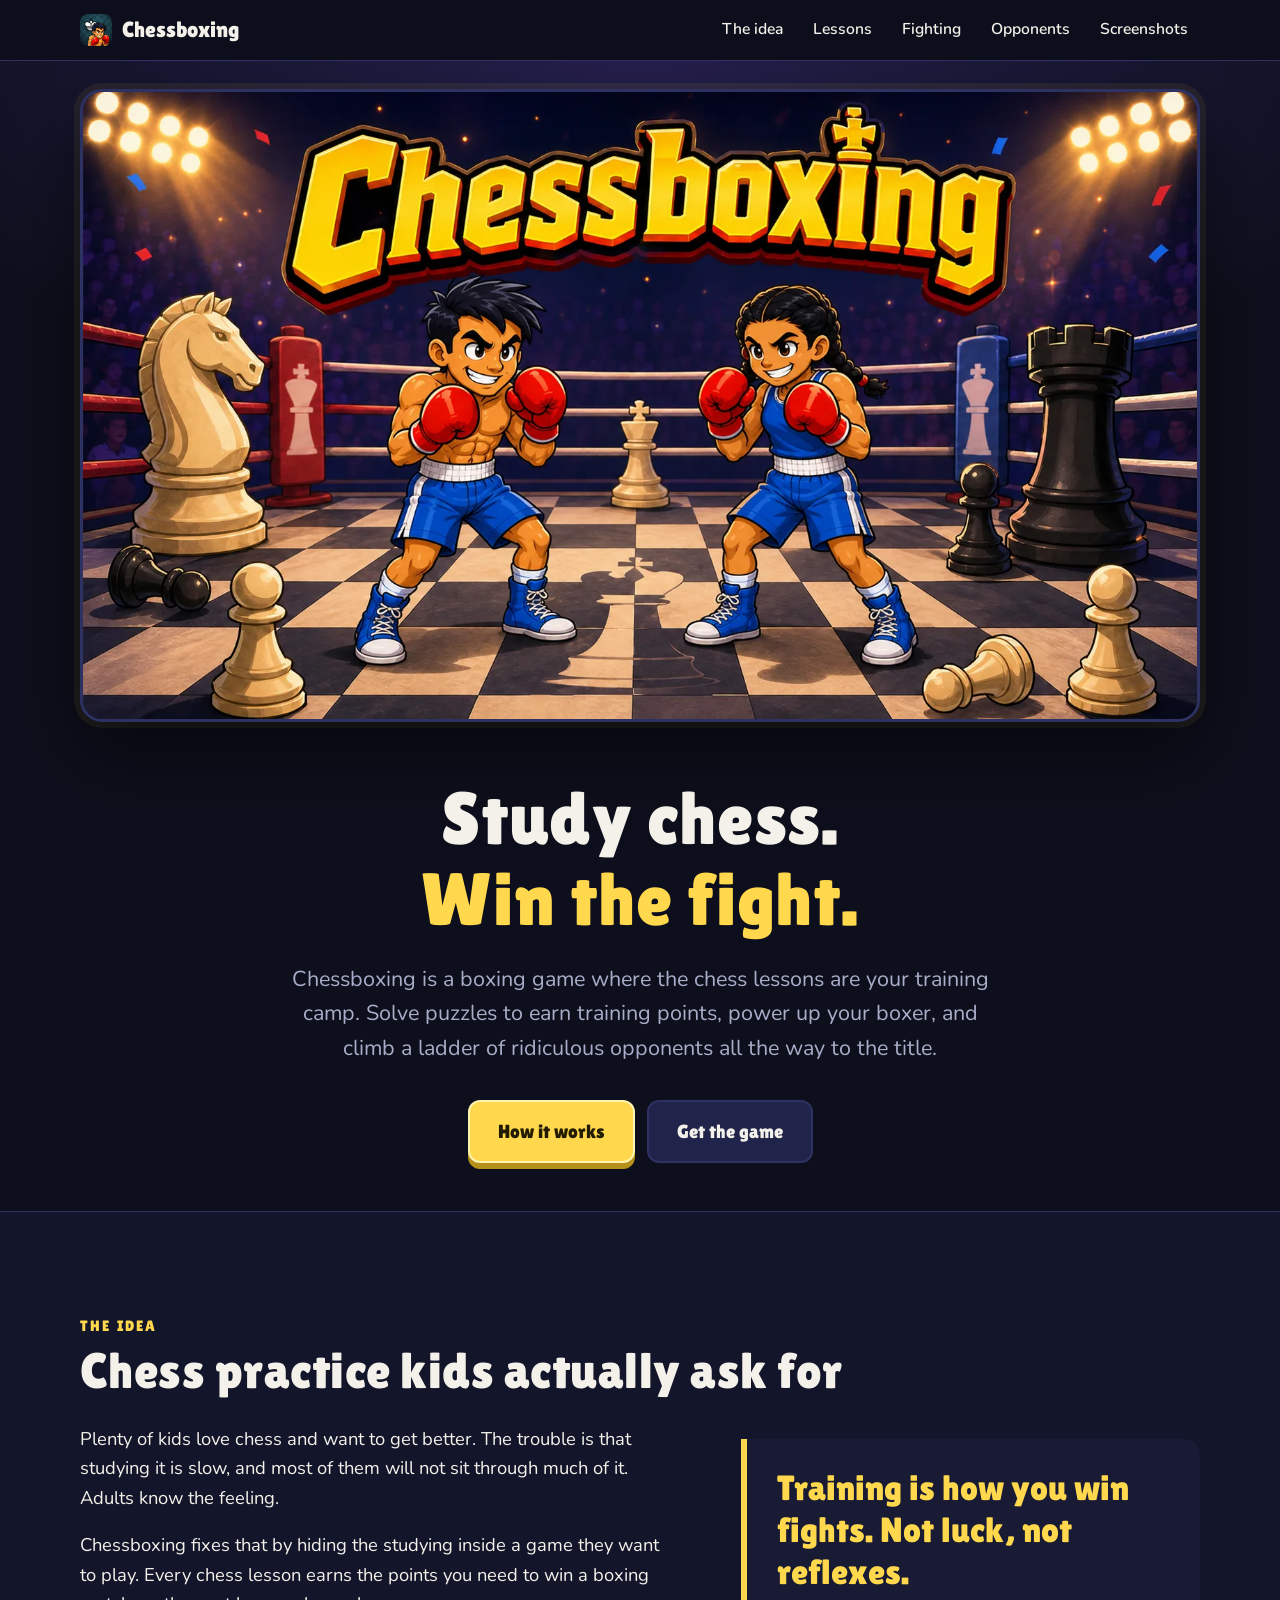
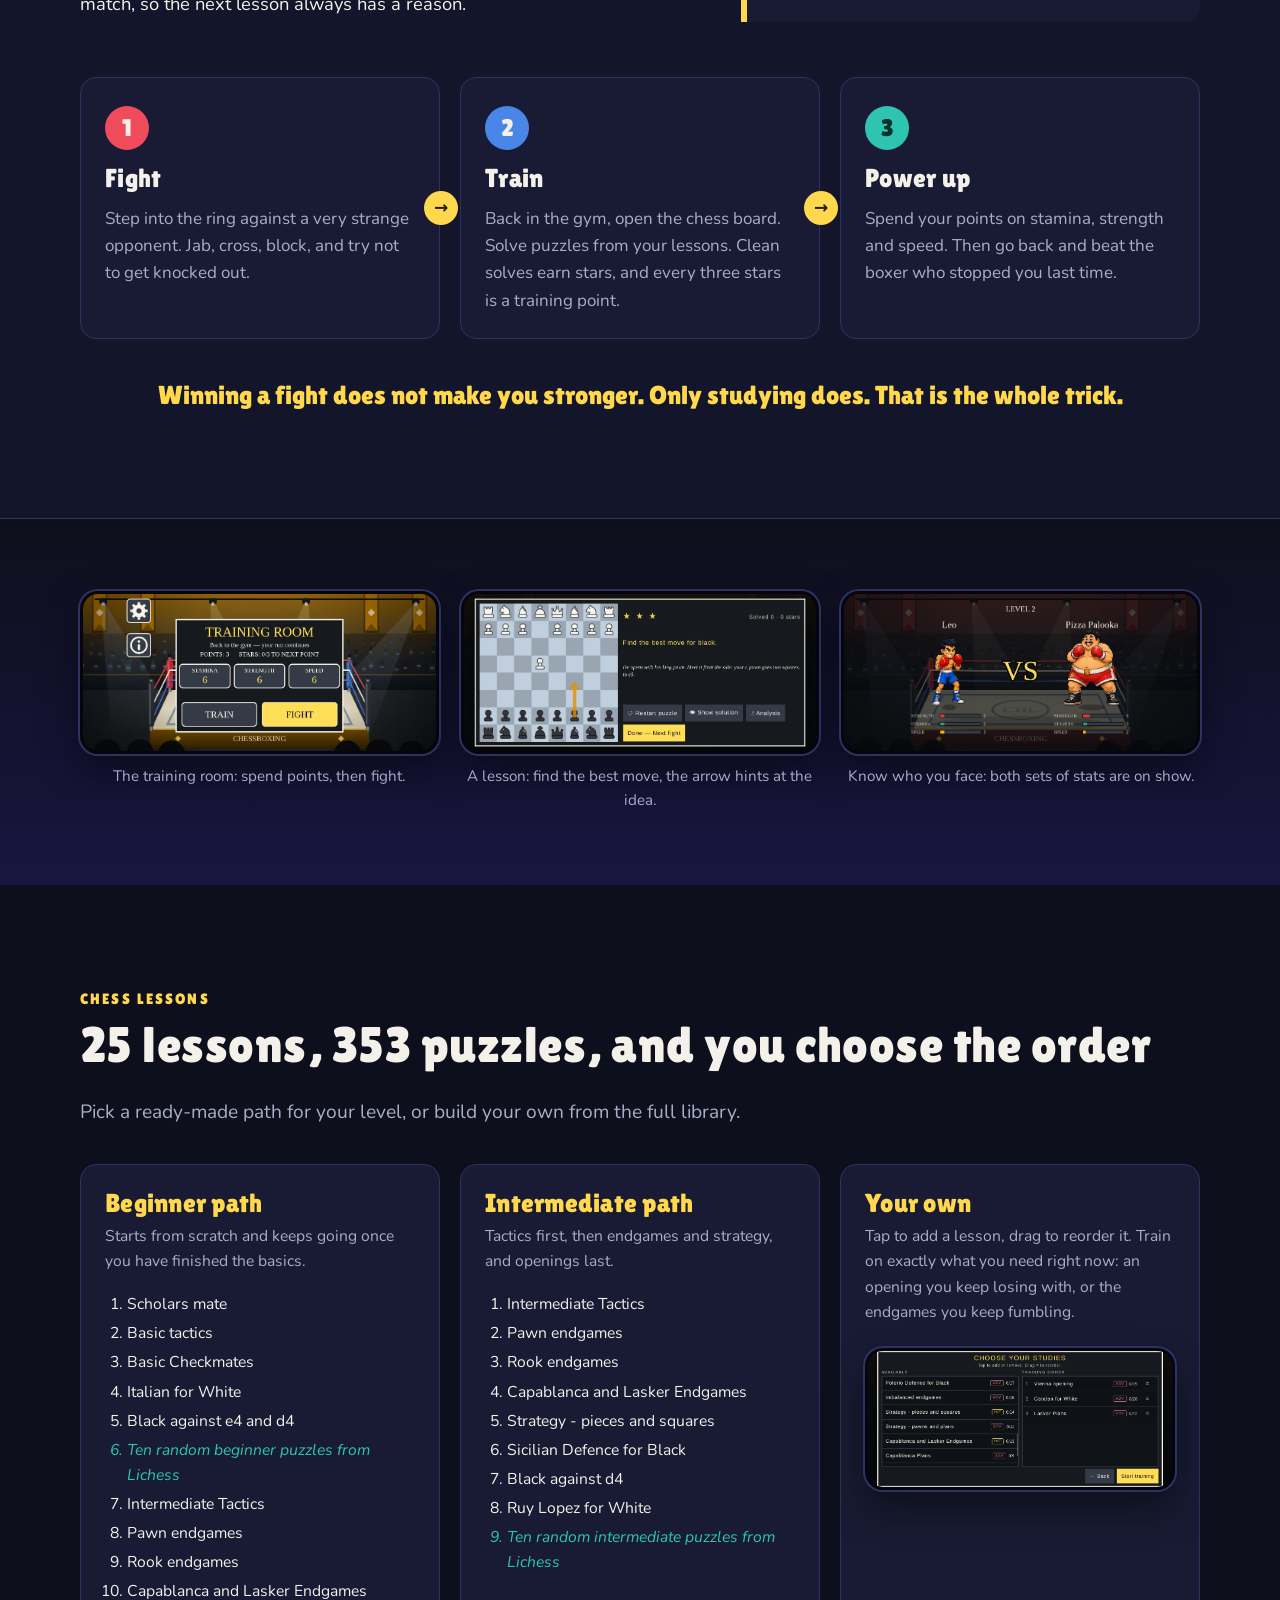
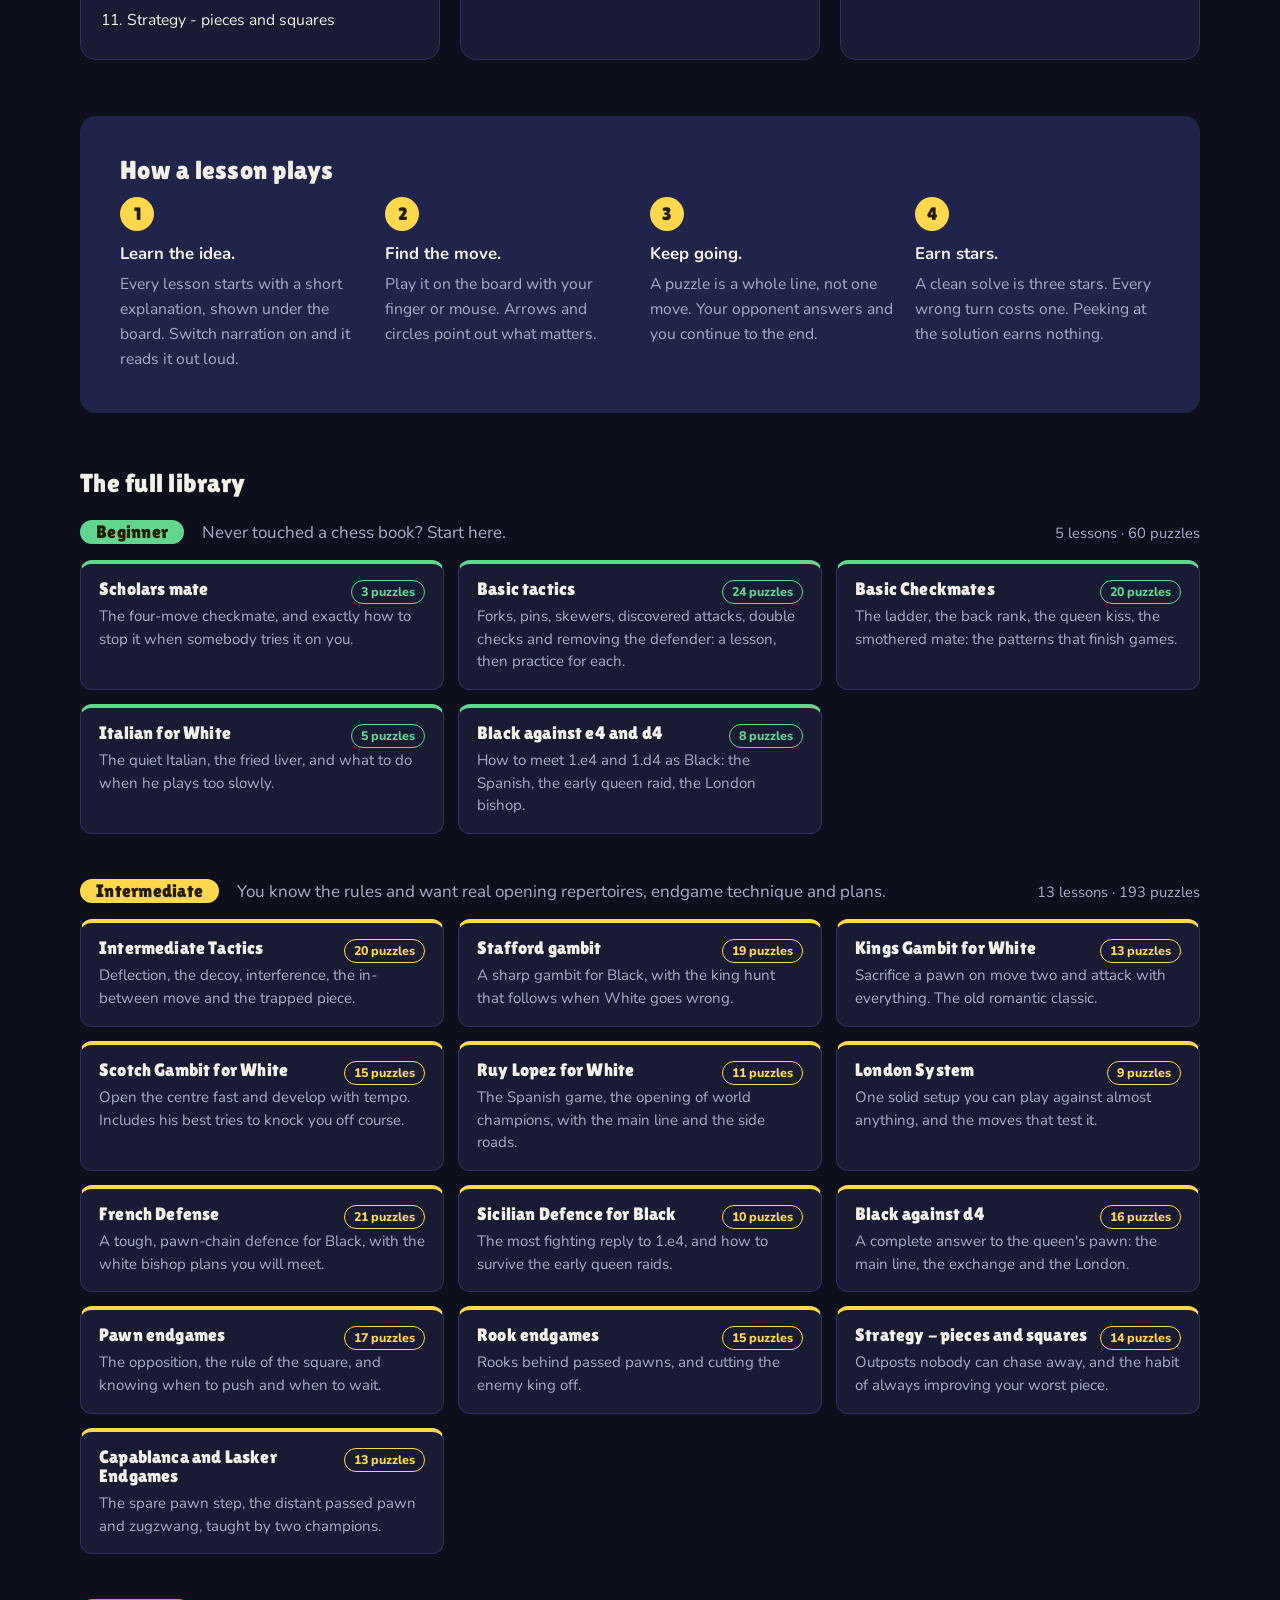
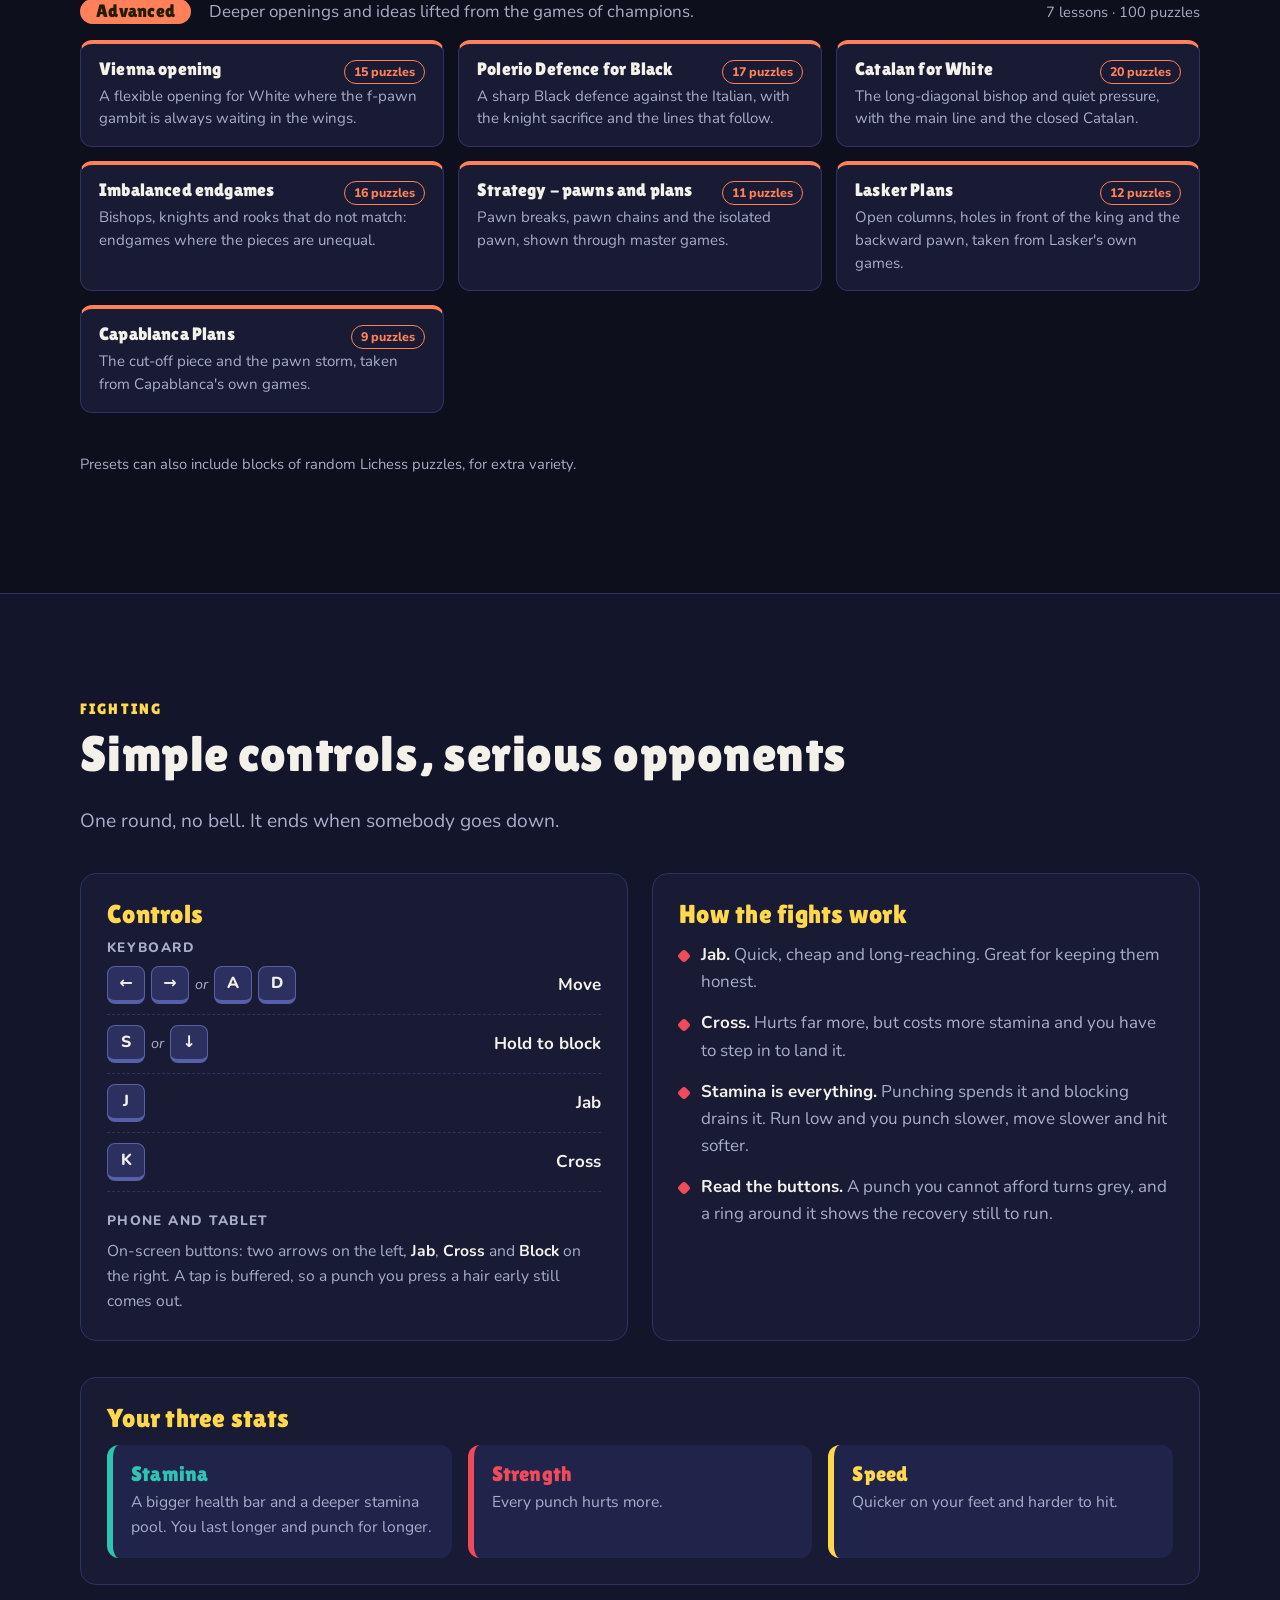
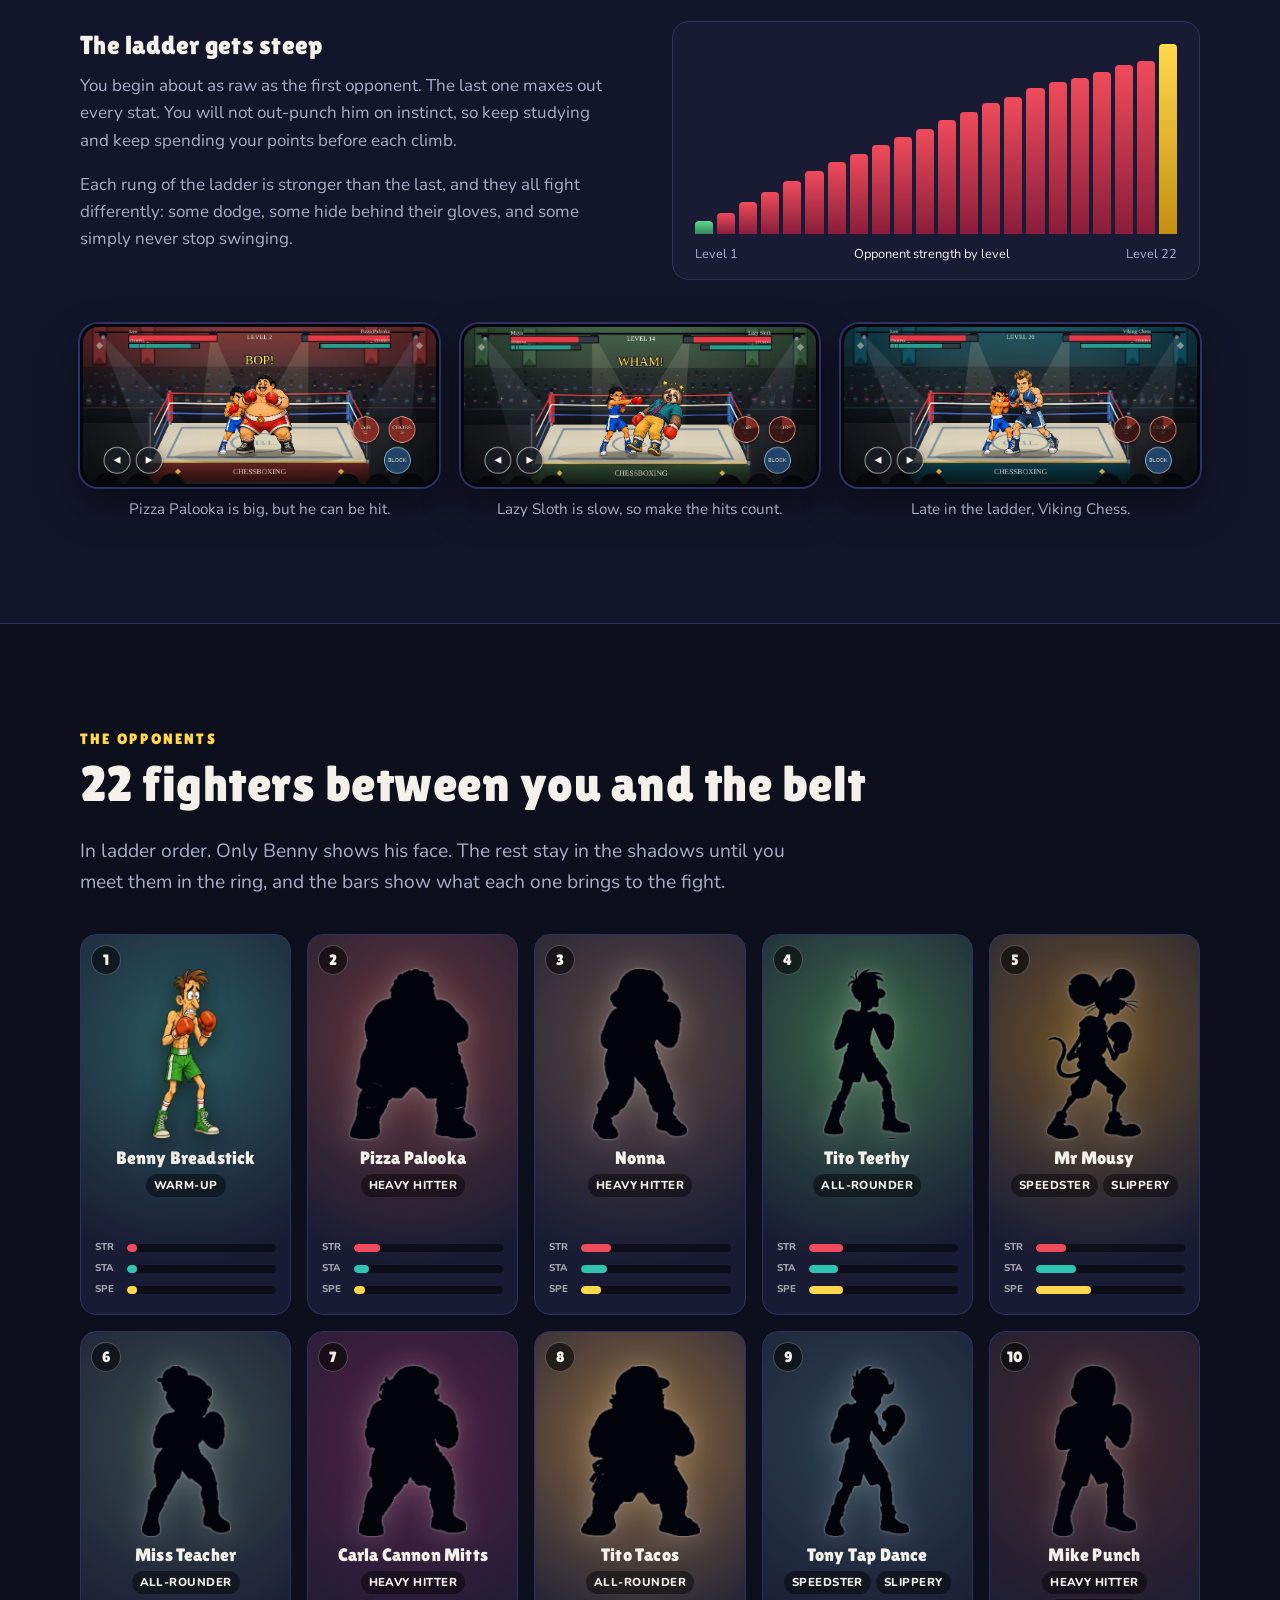
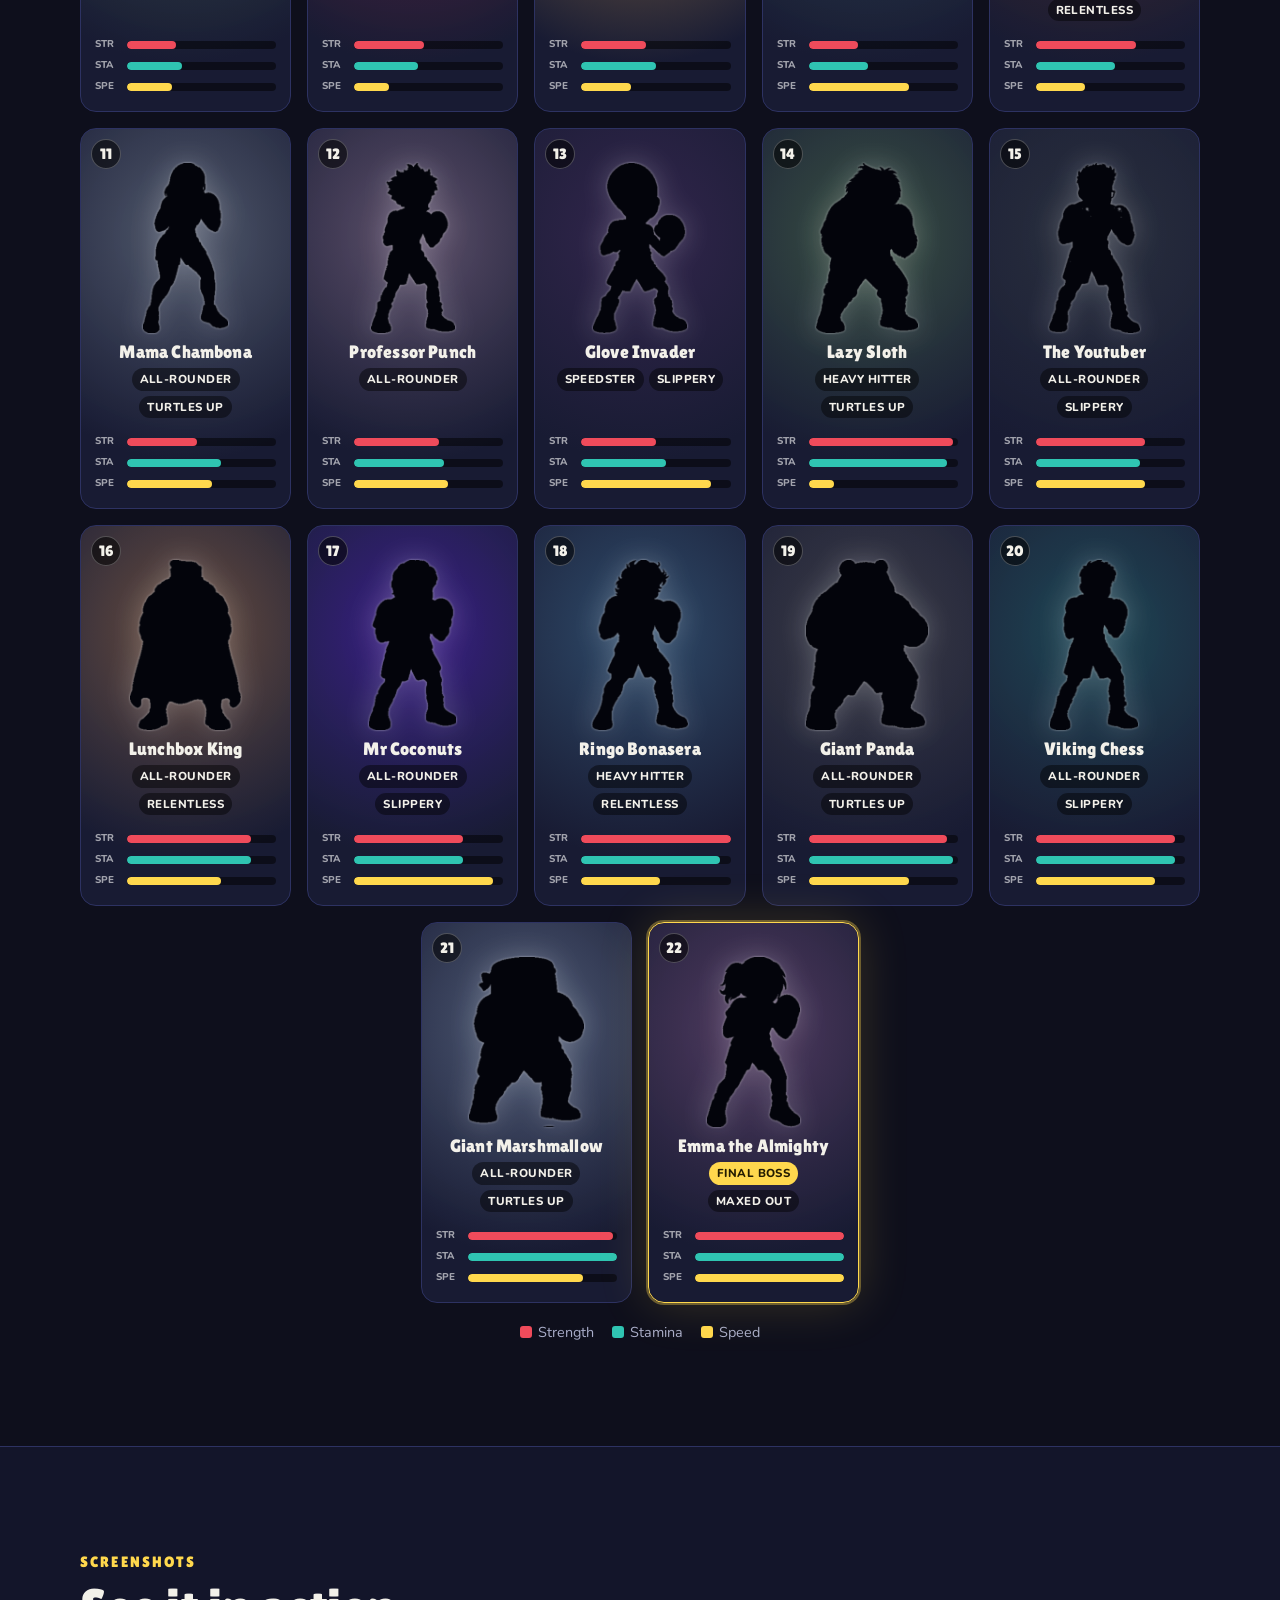
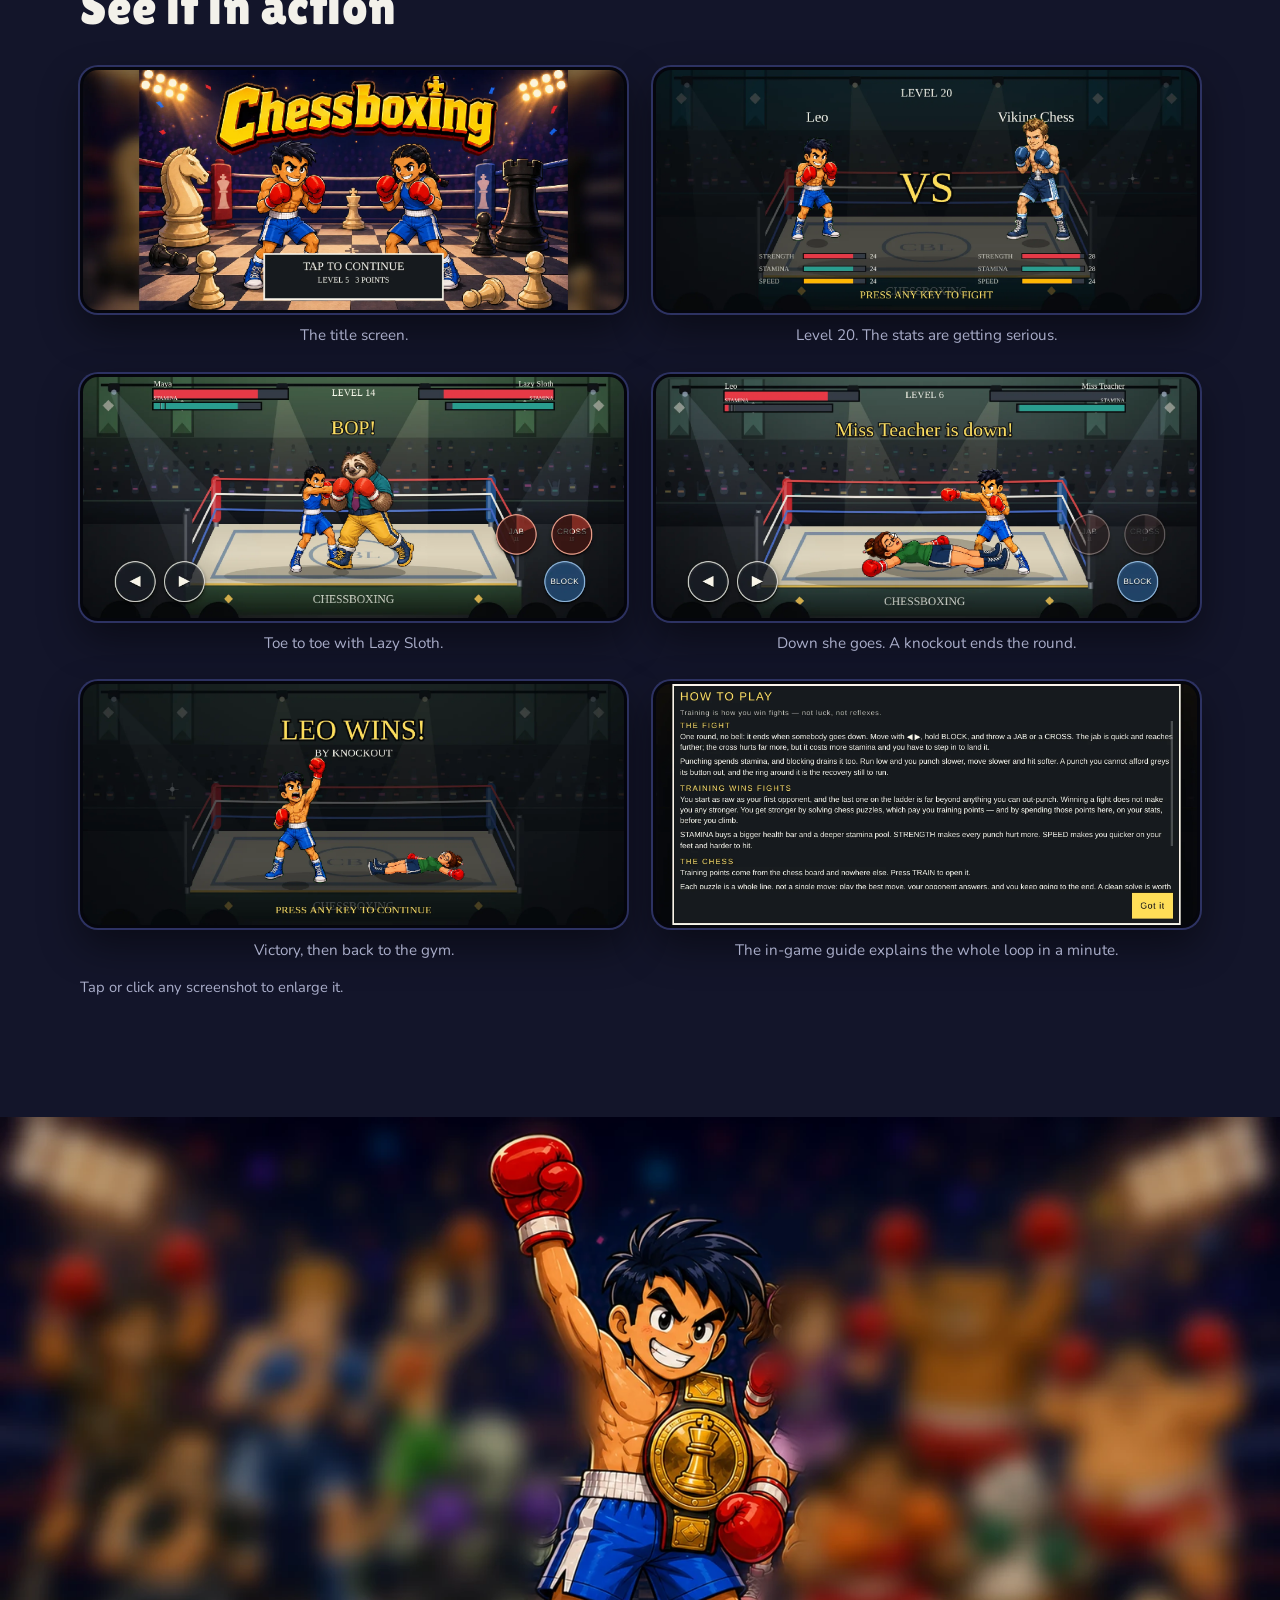
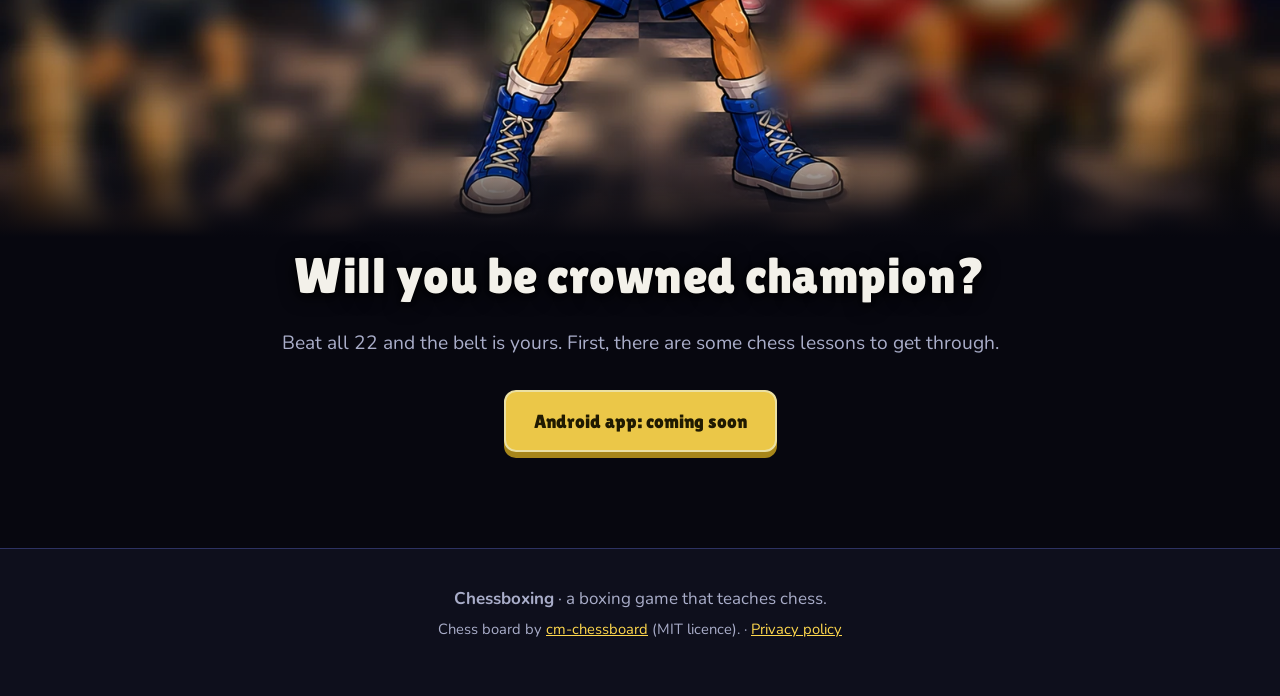
==== commit 34135c18: "Update boxer list Removed the entry for 'Cool SuperGM' and added 'Mr Coconuts' as opponent 17 in the" ====
--- a/index.html
+++ b/index.html
@@ -246,7 +246,7 @@
 <li class="boxer" style="--arena:#3a5a40"><span class="rung">14</span><img class="shadow" src="img/boxers/sloth-shadow.webp" alt="Shadow of Lazy Sloth, opponent 14" height="360" loading="lazy"><h4>Lazy Sloth</h4><div class="tags"><span class="tag">Heavy hitter</span><span class="tag">Turtles up</span></div><div class="bars" aria-hidden="true"><div class="bar strength"><span class="bar-label">str</span><span class="bar-track"><span class="bar-fill" style="width:97%"></span></span></div><div class="bar stamina"><span class="bar-label">sta</span><span class="bar-track"><span class="bar-fill" style="width:93%"></span></span></div><div class="bar speed"><span class="bar-label">spe</span><span class="bar-track"><span class="bar-fill" style="width:17%"></span></span></div></div></li>
 <li class="boxer" style="--arena:#232b3a"><span class="rung">15</span><img class="shadow" src="img/boxers/the-youtuber-shadow.webp" alt="Shadow of The Youtuber, opponent 15" height="360" loading="lazy"><h4>The Youtuber</h4><div class="tags"><span class="tag">All-rounder</span><span class="tag">Slippery</span></div><div class="bars" aria-hidden="true"><div class="bar strength"><span class="bar-label">str</span><span class="bar-track"><span class="bar-fill" style="width:73%"></span></span></div><div class="bar stamina"><span class="bar-label">sta</span><span class="bar-track"><span class="bar-fill" style="width:70%"></span></span></div><div class="bar speed"><span class="bar-label">spe</span><span class="bar-track"><span class="bar-fill" style="width:73%"></span></span></div></div></li>
 <li class="boxer" style="--arena:#7f5539"><span class="rung">16</span><img class="shadow" src="img/boxers/lunchbox-king-shadow.webp" alt="Shadow of Lunchbox King, opponent 16" height="360" loading="lazy"><h4>Lunchbox King</h4><div class="tags"><span class="tag">All-rounder</span><span class="tag">Relentless</span></div><div class="bars" aria-hidden="true"><div class="bar strength"><span class="bar-label">str</span><span class="bar-track"><span class="bar-fill" style="width:83%"></span></span></div><div class="bar stamina"><span class="bar-label">sta</span><span class="bar-track"><span class="bar-fill" style="width:83%"></span></span></div><div class="bar speed"><span class="bar-label">spe</span><span class="bar-track"><span class="bar-fill" style="width:63%"></span></span></div></div></li>
-<li class="boxer" style="--arena:#3a0ca3"><span class="rung">17</span><img class="shadow" src="img/boxers/cool-supergm-alt-shadow.webp" alt="Shadow of Cool SuperGM, opponent 17" height="360" loading="lazy"><h4>Cool SuperGM</h4><div class="tags"><span class="tag">All-rounder</span><span class="tag">Slippery</span></div><div class="bars" aria-hidden="true"><div class="bar strength"><span class="bar-label">str</span><span class="bar-track"><span class="bar-fill" style="width:73%"></span></span></div><div class="bar stamina"><span class="bar-label">sta</span><span class="bar-track"><span class="bar-fill" style="width:73%"></span></span></div><div class="bar speed"><span class="bar-label">spe</span><span class="bar-track"><span class="bar-fill" style="width:93%"></span></span></div></div></li>
+<li class="boxer" style="--arena:#3a0ca3"><span class="rung">17</span><img class="shadow" src="img/boxers/cool-supergm-alt-shadow.webp" alt="Shadow of Mr Coconuts, opponent 17" height="360" loading="lazy"><h4>Mr Coconuts</h4><div class="tags"><span class="tag">All-rounder</span><span class="tag">Slippery</span></div><div class="bars" aria-hidden="true"><div class="bar strength"><span class="bar-label">str</span><span class="bar-track"><span class="bar-fill" style="width:73%"></span></span></div><div class="bar stamina"><span class="bar-label">sta</span><span class="bar-track"><span class="bar-fill" style="width:73%"></span></span></div><div class="bar speed"><span class="bar-label">spe</span><span class="bar-track"><span class="bar-fill" style="width:93%"></span></span></div></div></li>
 <li class="boxer" style="--arena:#28527a"><span class="rung">18</span><img class="shadow" src="img/boxers/ringo-bonasera-shadow.webp" alt="Shadow of Ringo Bonasera, opponent 18" height="360" loading="lazy"><h4>Ringo Bonasera</h4><div class="tags"><span class="tag">Heavy hitter</span><span class="tag">Relentless</span></div><div class="bars" aria-hidden="true"><div class="bar strength"><span class="bar-label">str</span><span class="bar-track"><span class="bar-fill" style="width:100%"></span></span></div><div class="bar stamina"><span class="bar-label">sta</span><span class="bar-track"><span class="bar-fill" style="width:93%"></span></span></div><div class="bar speed"><span class="bar-label">spe</span><span class="bar-track"><span class="bar-fill" style="width:53%"></span></span></div></div></li>
 <li class="boxer" style="--arena:#3d3d47"><span class="rung">19</span><img class="shadow" src="img/boxers/giant-panda-shadow.webp" alt="Shadow of Giant Panda, opponent 19" height="360" loading="lazy"><h4>Giant Panda</h4><div class="tags"><span class="tag">All-rounder</span><span class="tag">Turtles up</span></div><div class="bars" aria-hidden="true"><div class="bar strength"><span class="bar-label">str</span><span class="bar-track"><span class="bar-fill" style="width:93%"></span></span></div><div class="bar stamina"><span class="bar-label">sta</span><span class="bar-track"><span class="bar-fill" style="width:97%"></span></span></div><div class="bar speed"><span class="bar-label">spe</span><span class="bar-track"><span class="bar-fill" style="width:67%"></span></span></div></div></li>
 <li class="boxer" style="--arena:#0f4c5c"><span class="rung">20</span><img class="shadow" src="img/boxers/viking-chess-shadow.webp" alt="Shadow of Viking Chess, opponent 20" height="360" loading="lazy"><h4>Viking Chess</h4><div class="tags"><span class="tag">All-rounder</span><span class="tag">Slippery</span></div><div class="bars" aria-hidden="true"><div class="bar strength"><span class="bar-label">str</span><span class="bar-track"><span class="bar-fill" style="width:93%"></span></span></div><div class="bar stamina"><span class="bar-label">sta</span><span class="bar-track"><span class="bar-fill" style="width:93%"></span></span></div><div class="bar speed"><span class="bar-label">spe</span><span class="bar-track"><span class="bar-fill" style="width:80%"></span></span></div></div></li>
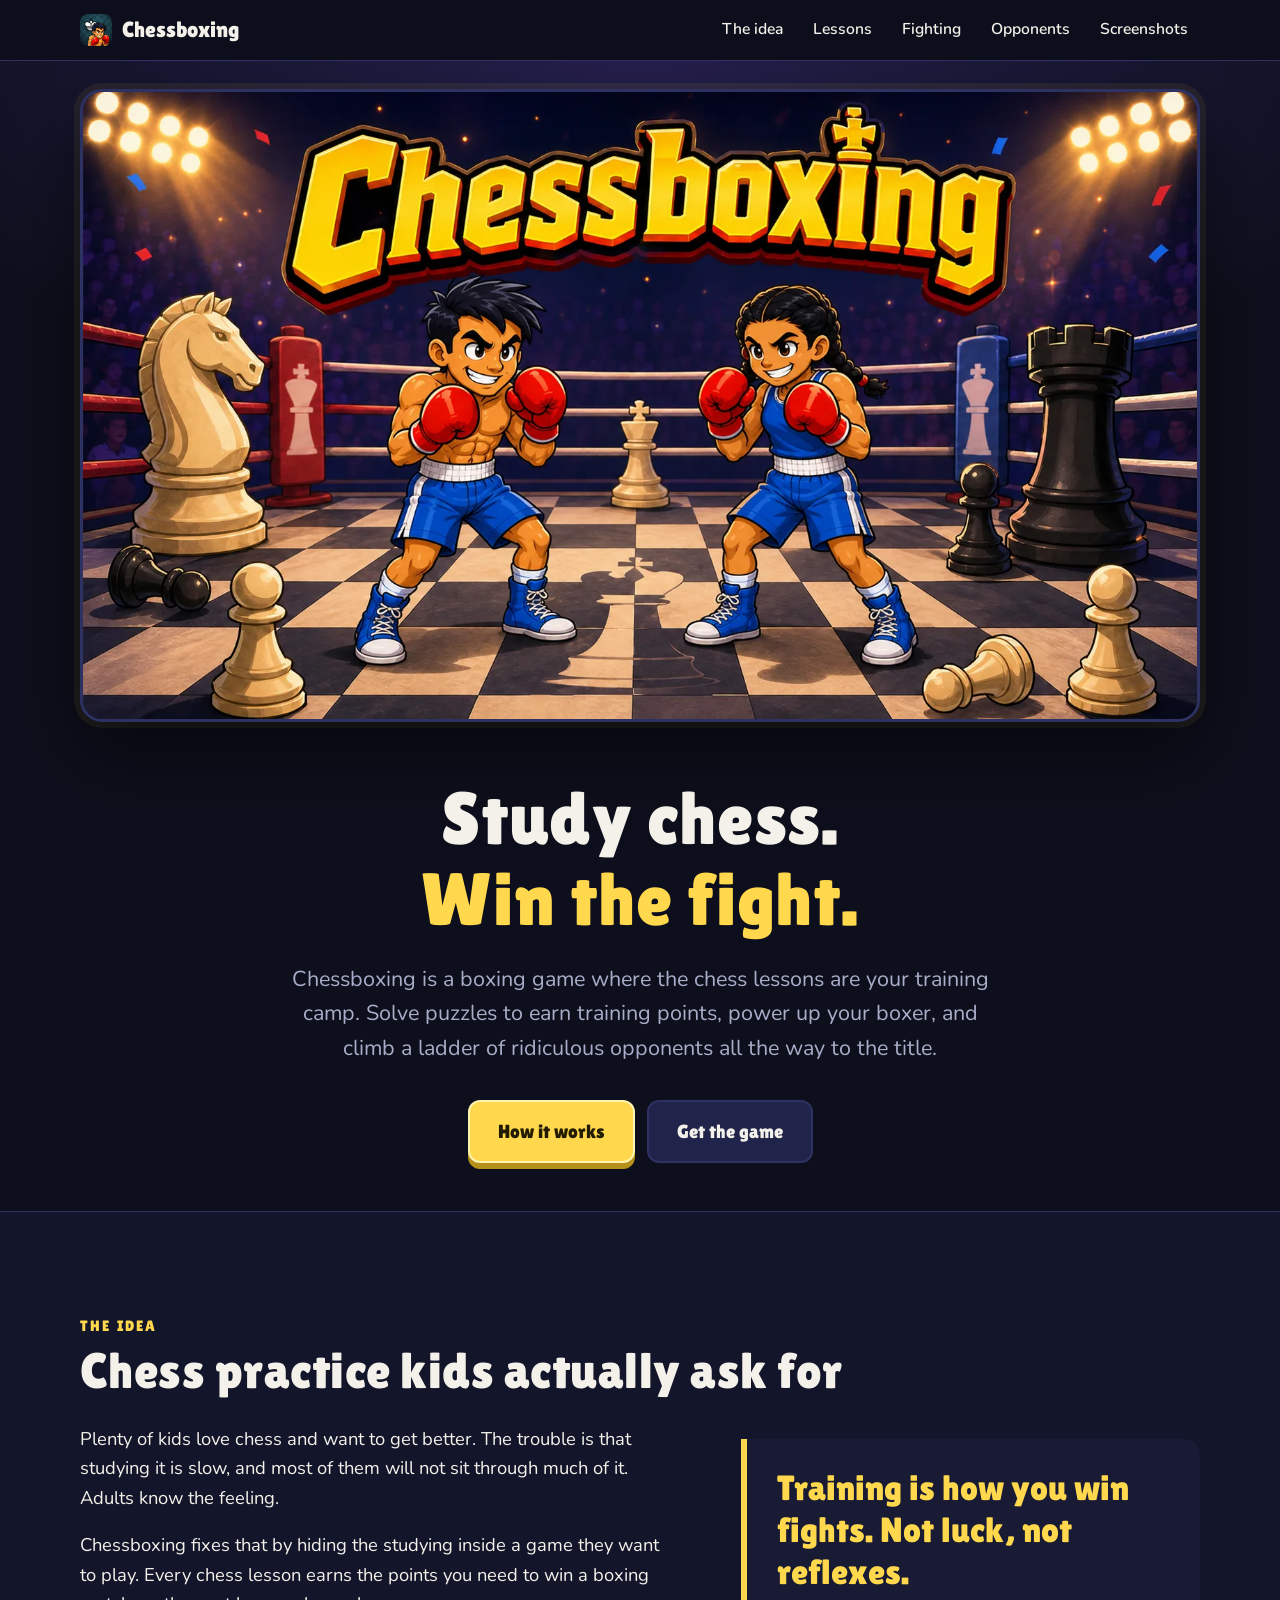
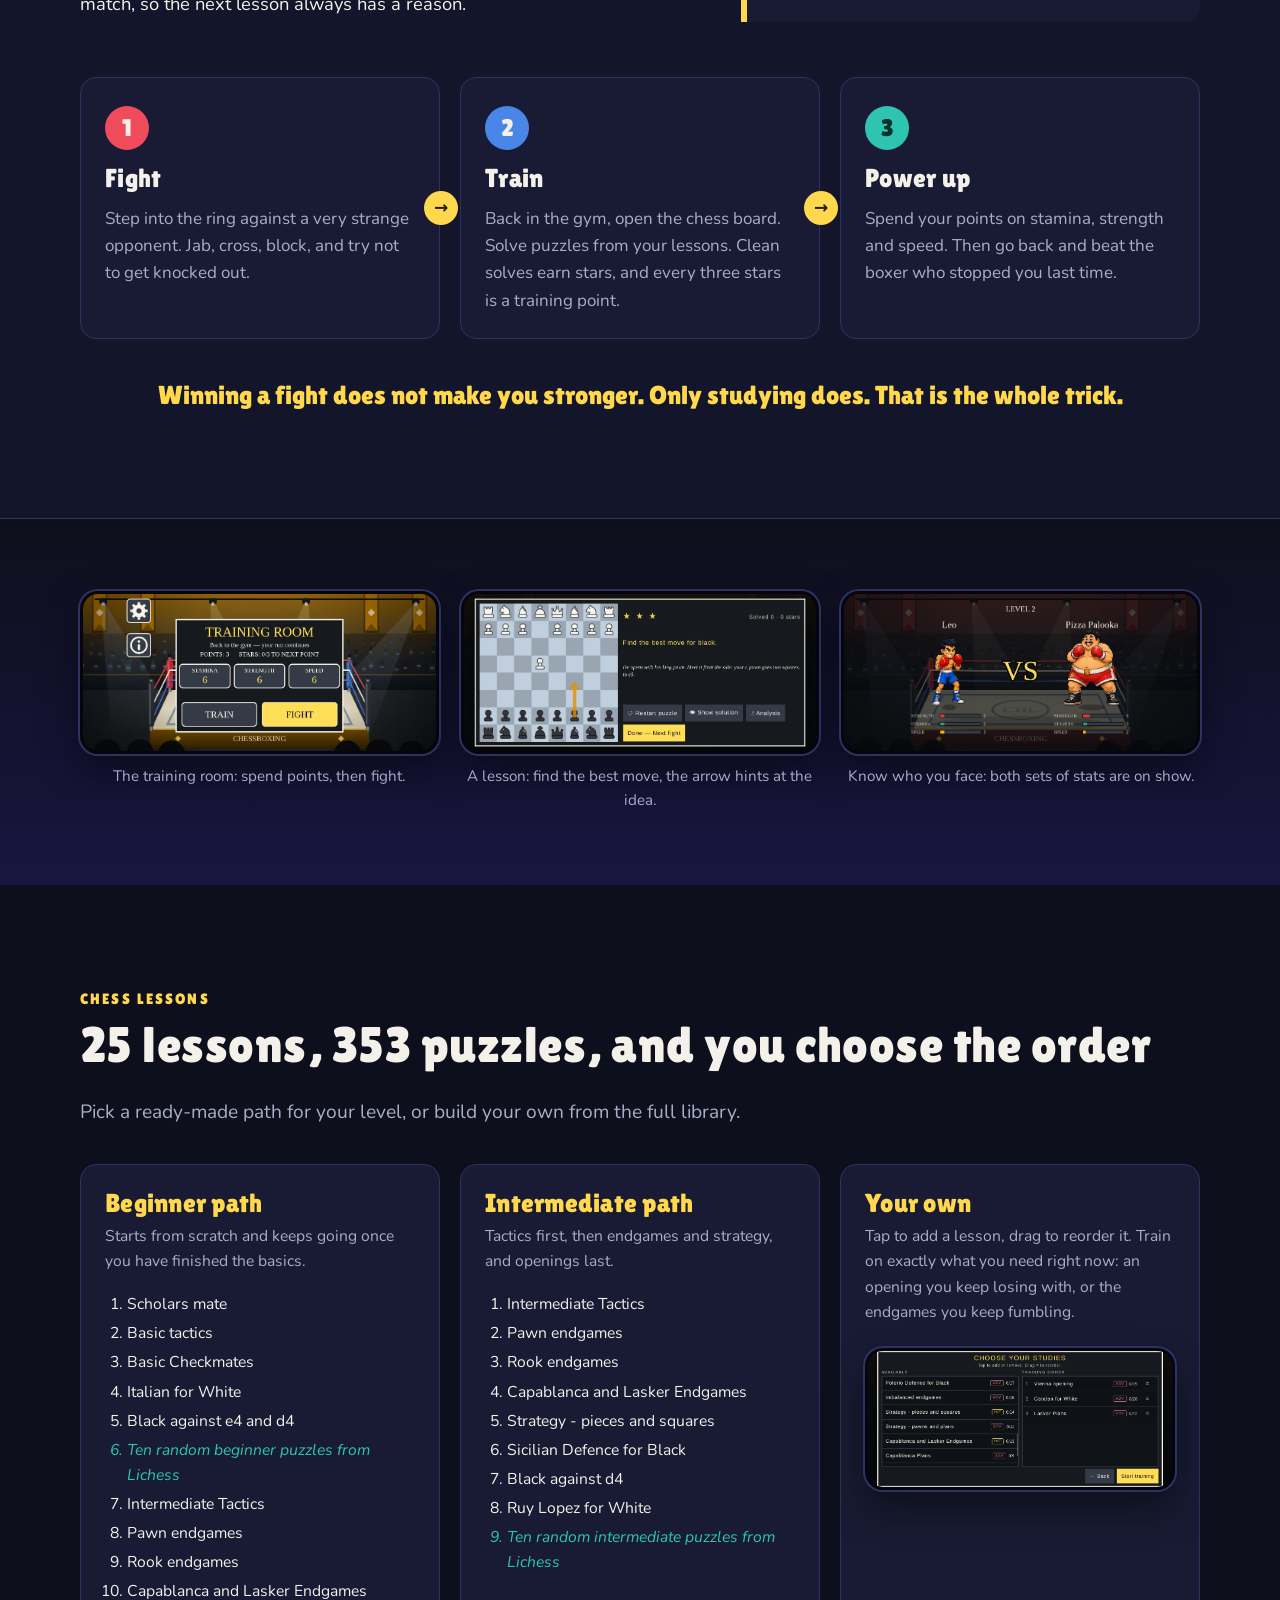
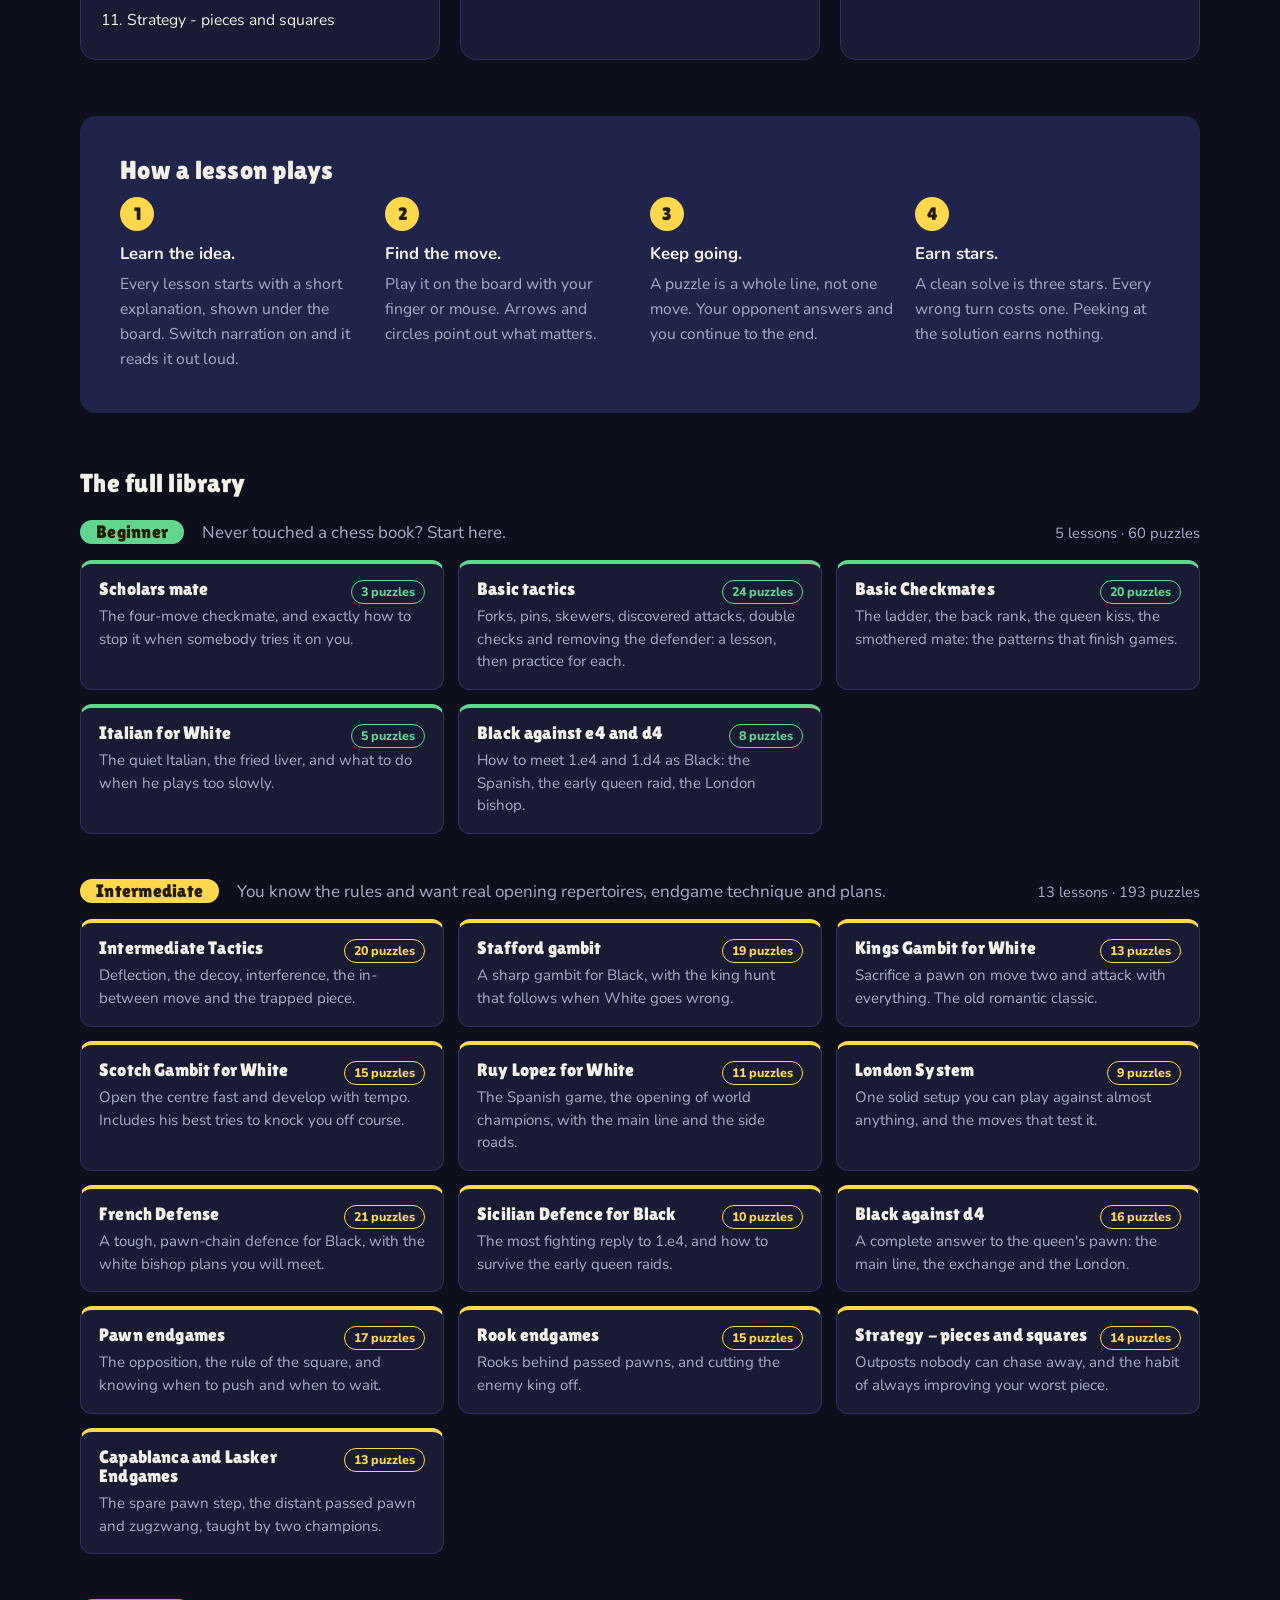
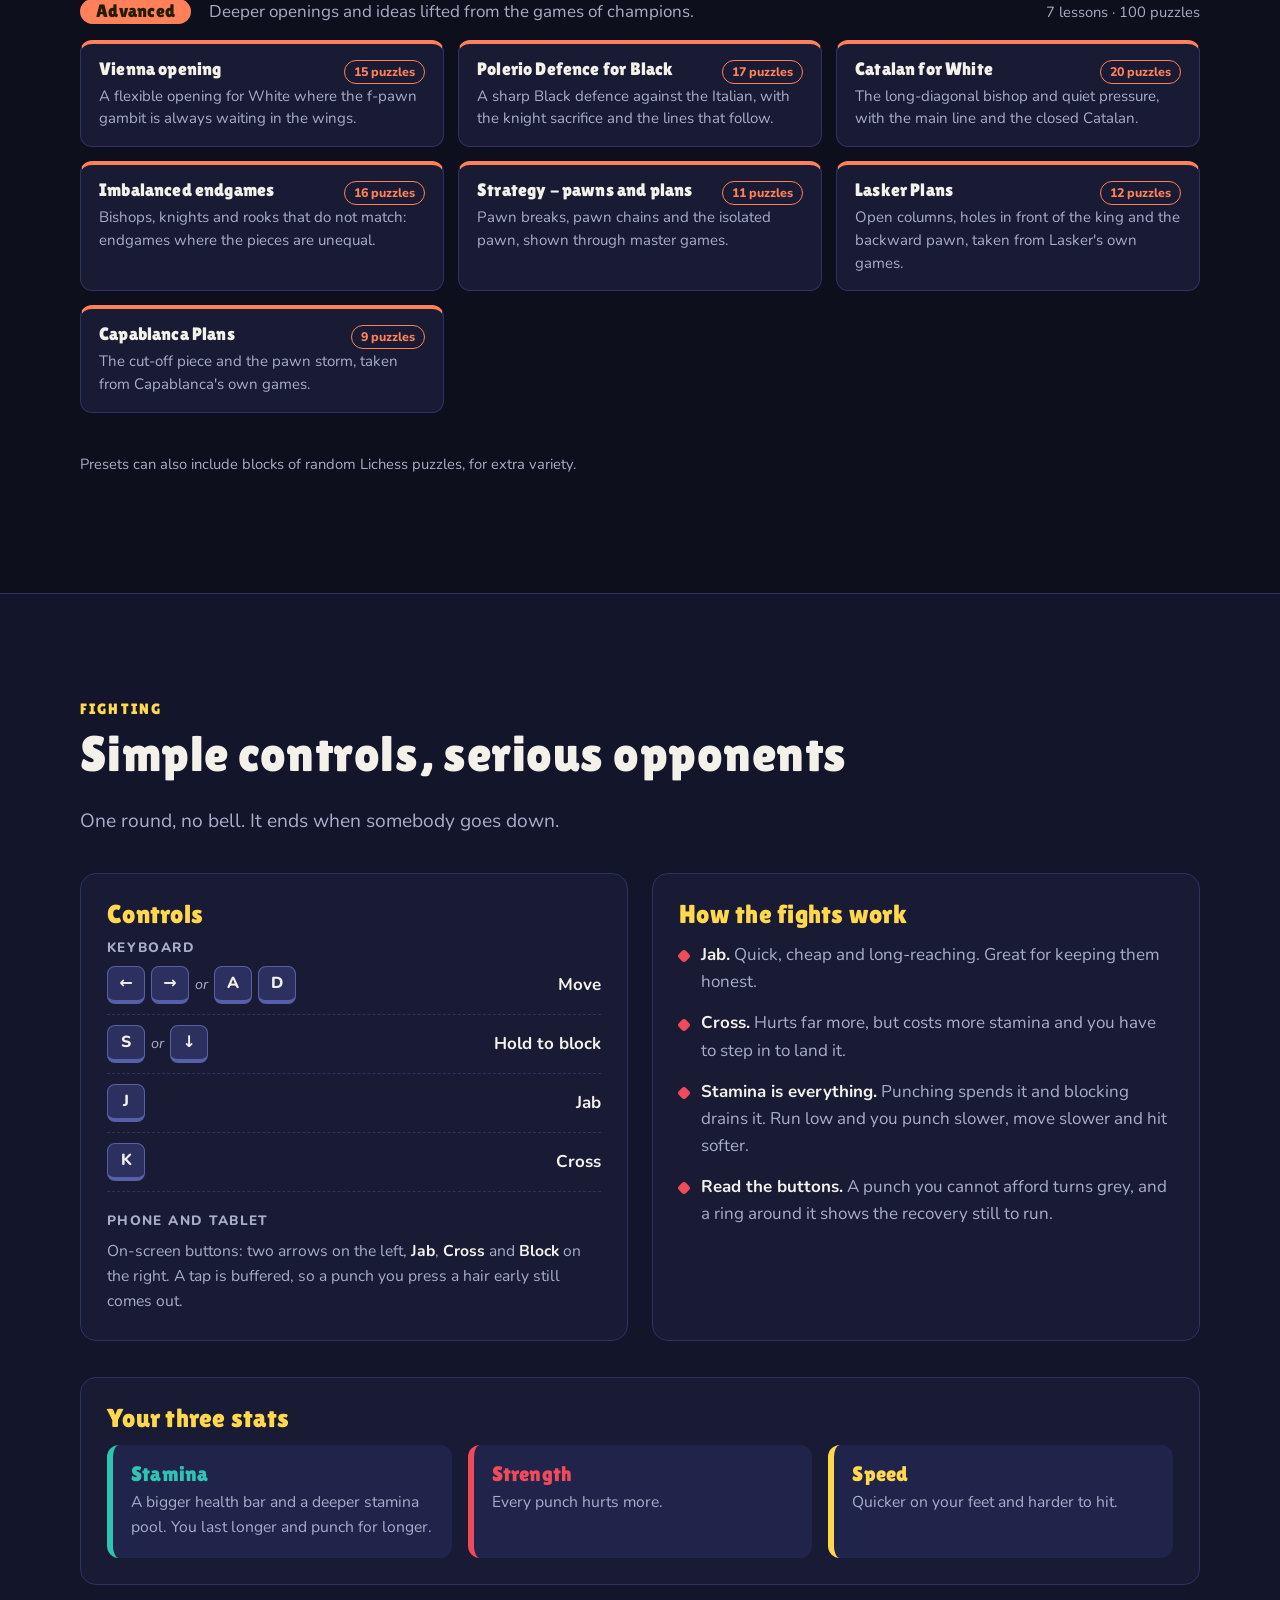
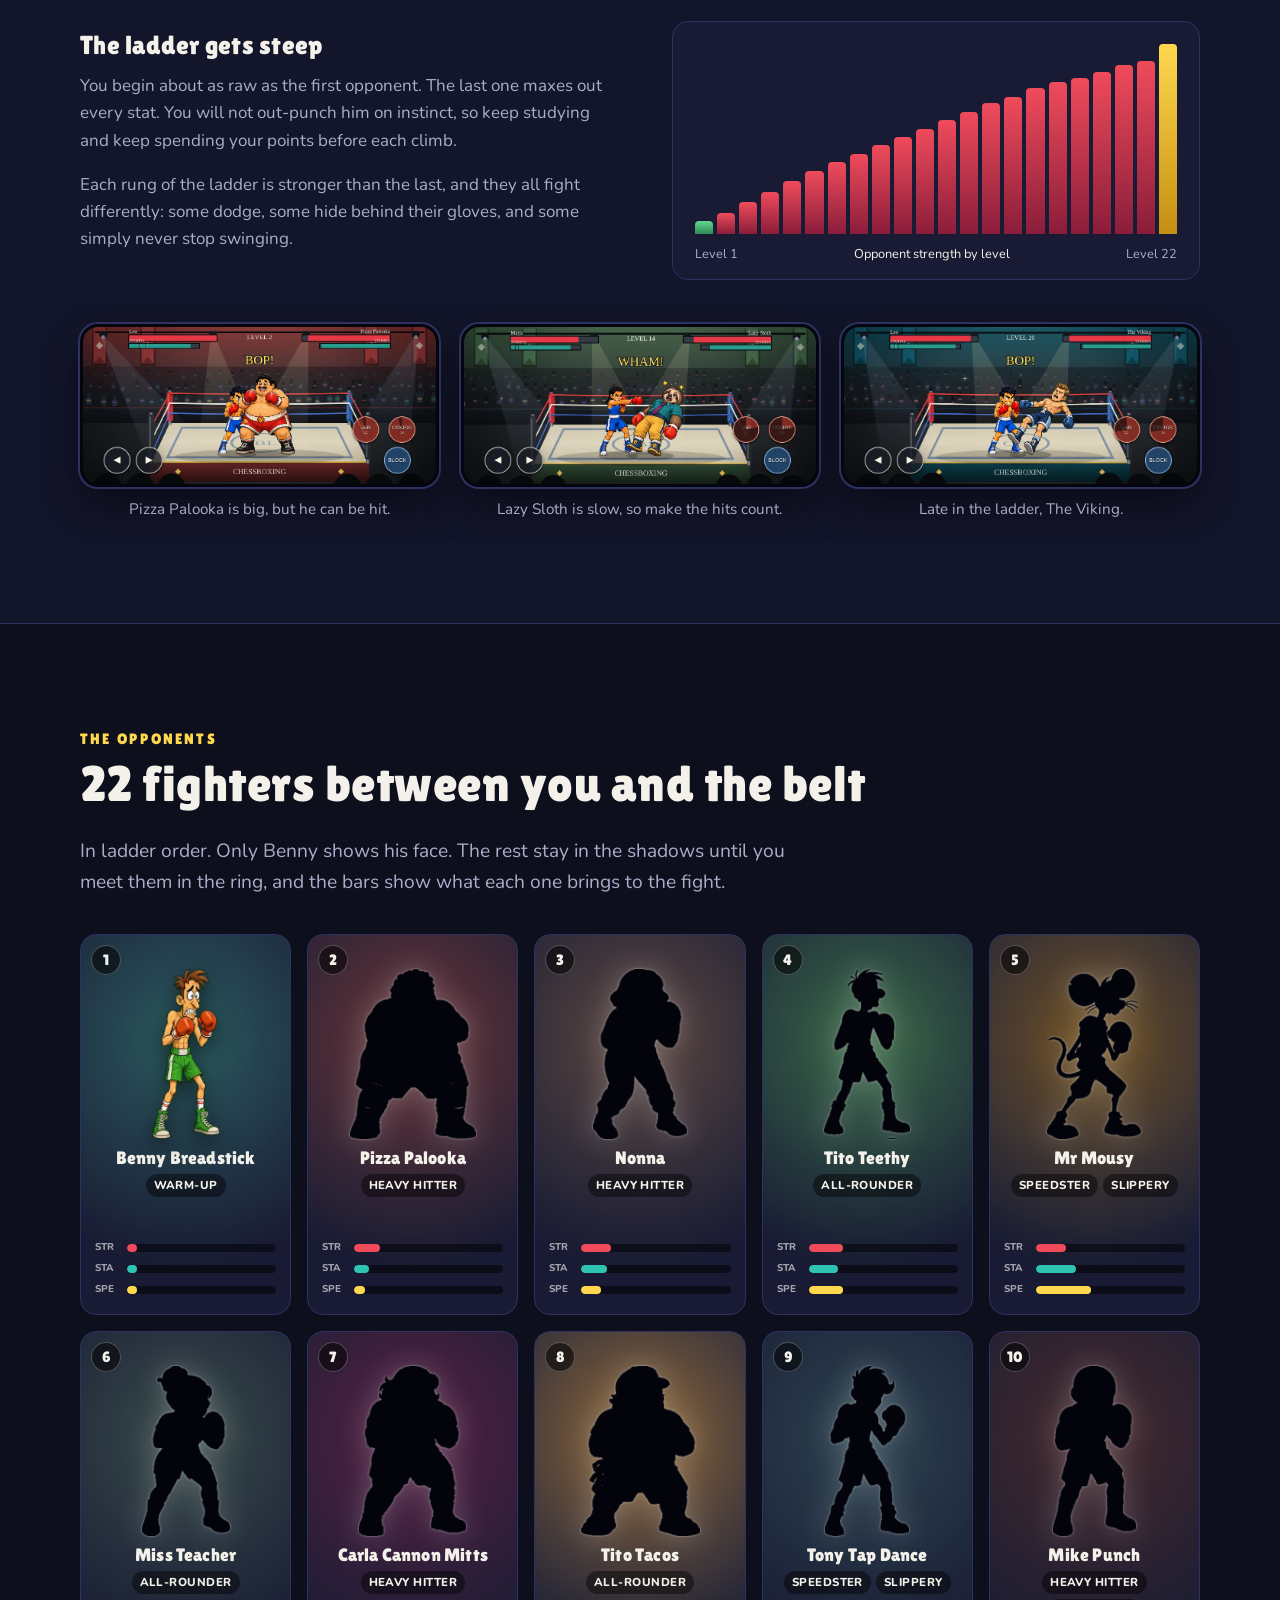
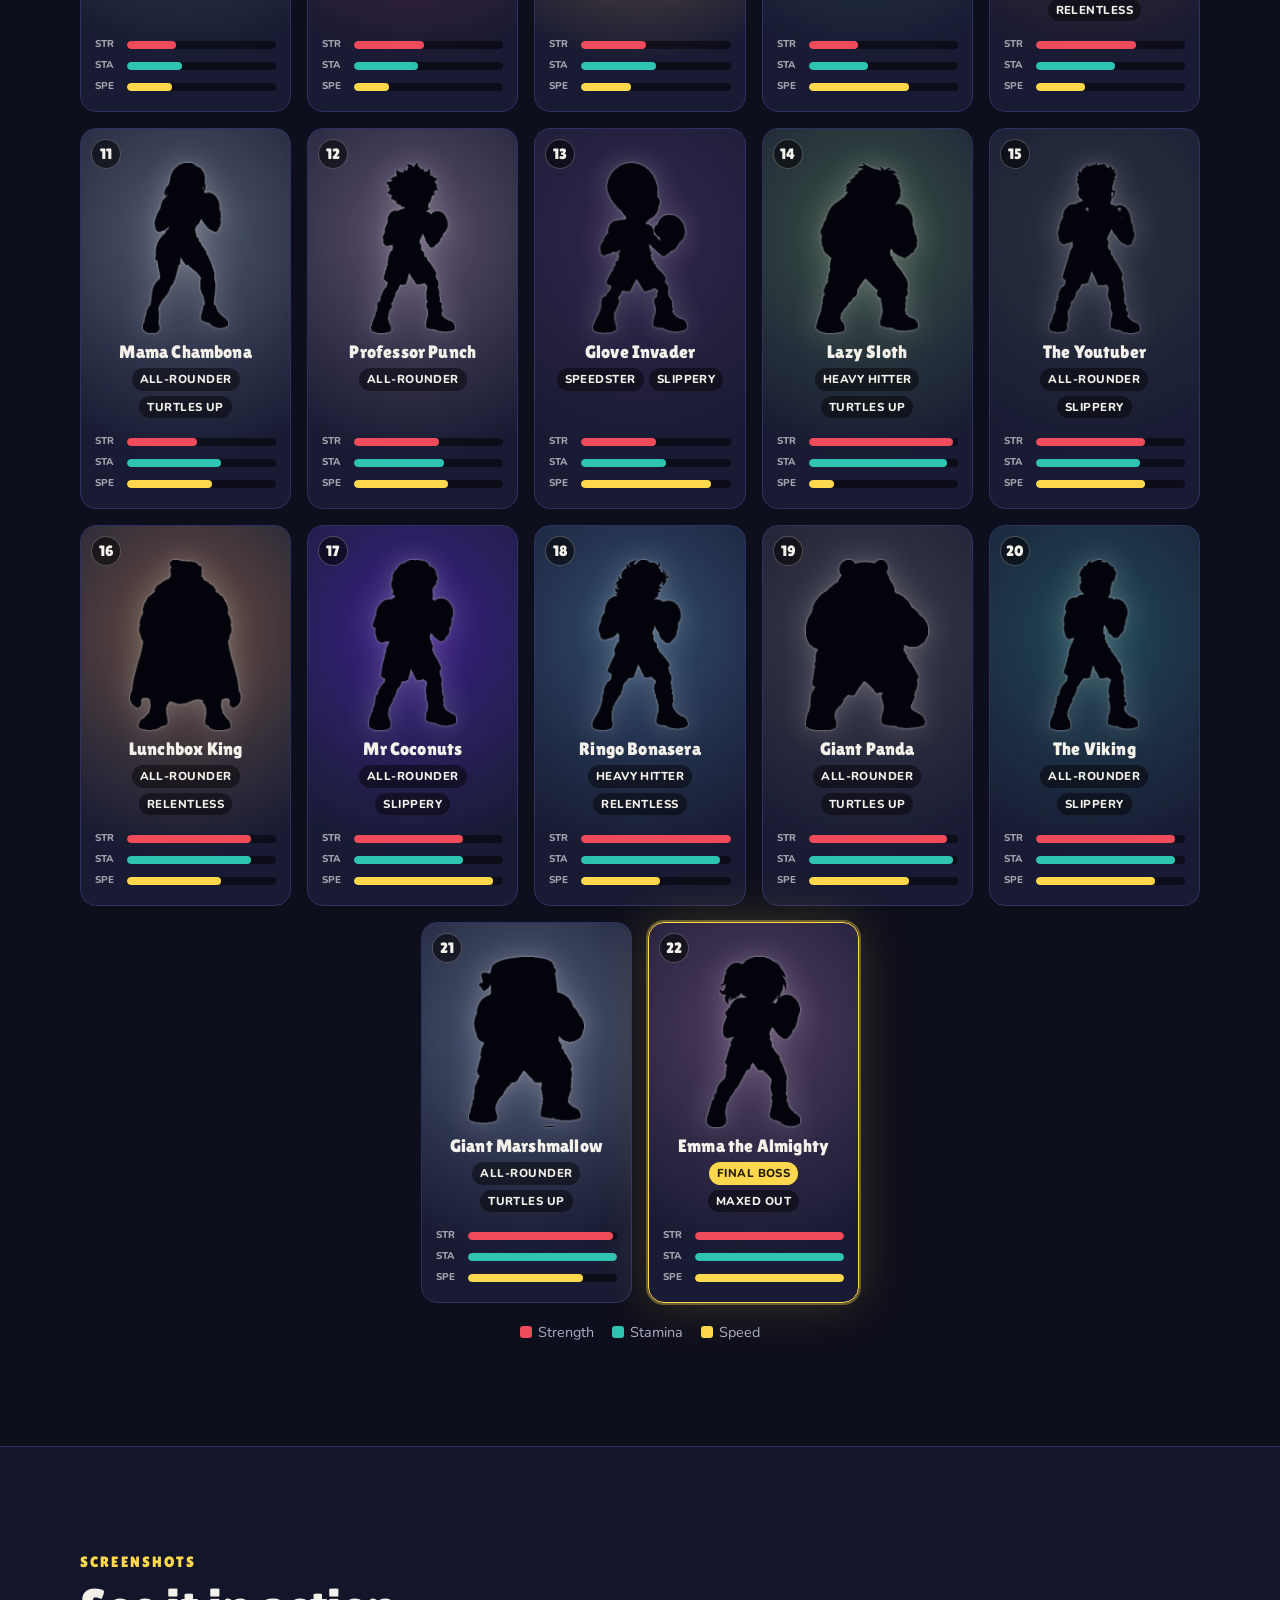
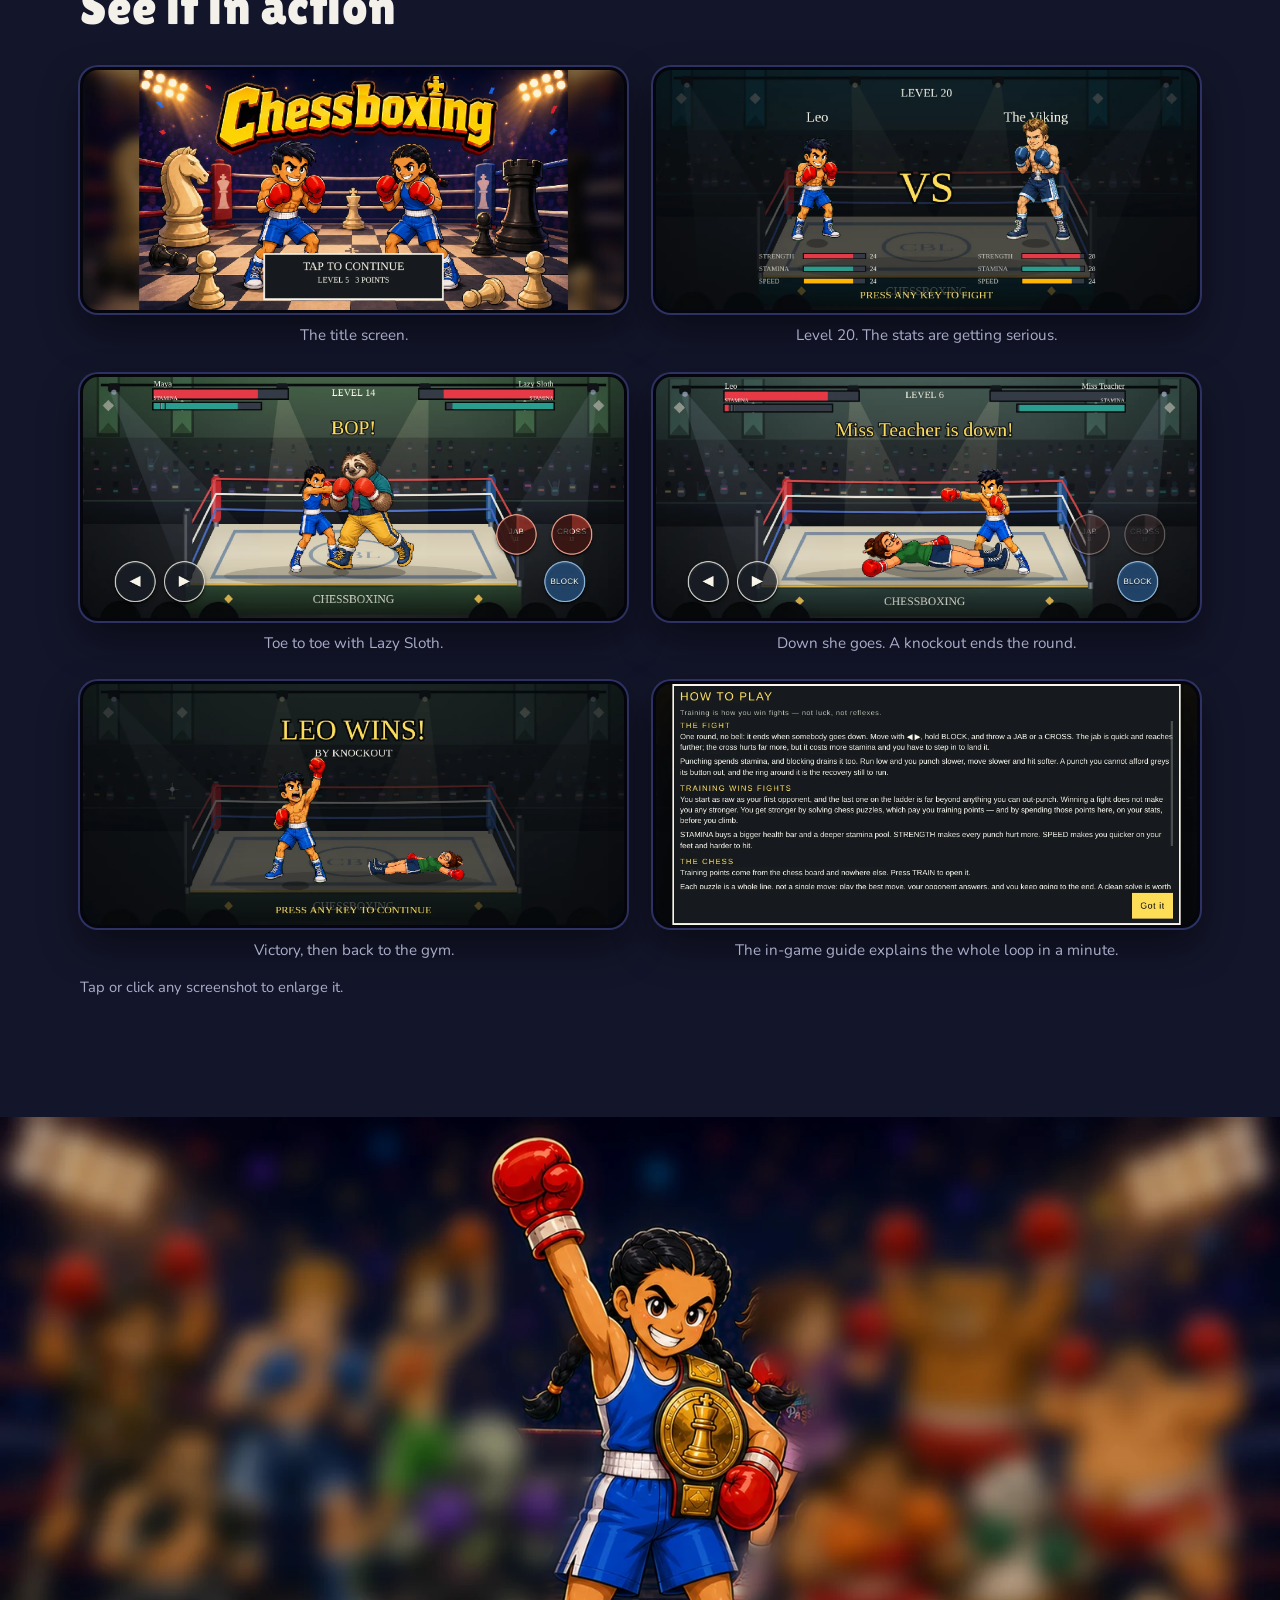
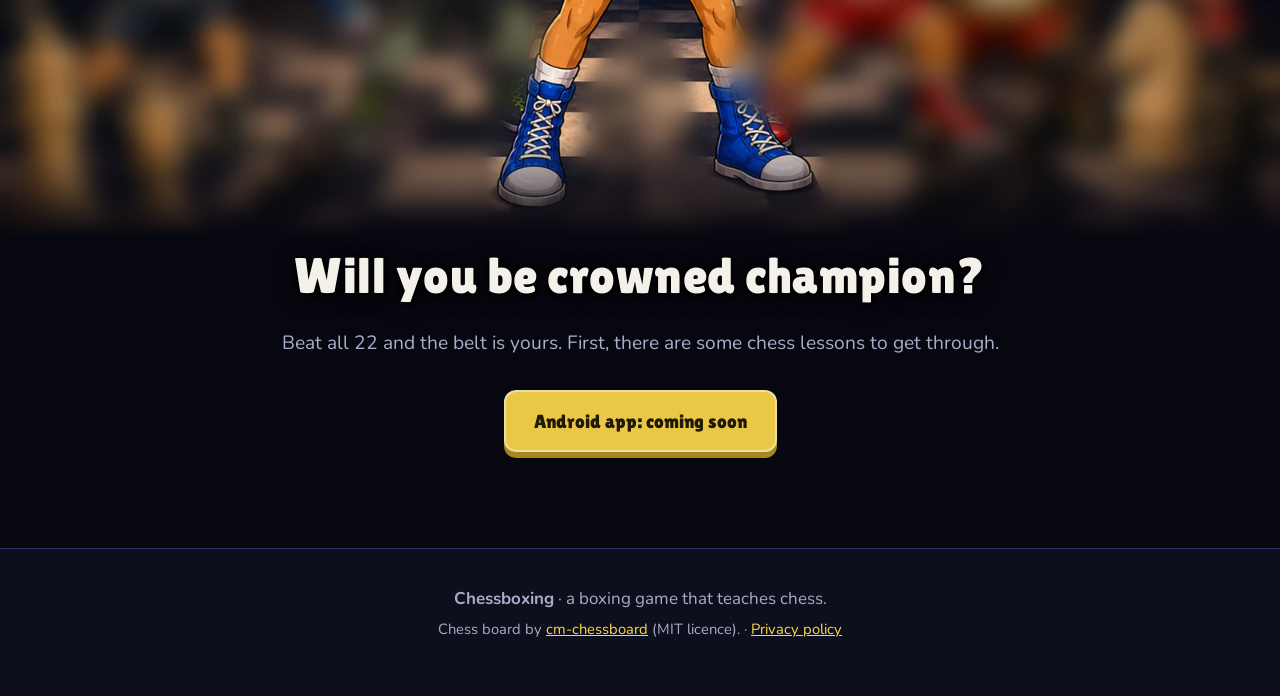
==== commit 2bad1bcc: "Rename Viking Chess to The Viking The fighter's name pointed at a real player. The opponents list, t" ====
--- a/index.html
+++ b/index.html
@@ -210,7 +210,7 @@
       </div>
       <figure class="ramp" aria-label="Chart: opponent strength rises with every level">
         <ol class="ramp-bars">
-<li style="--h:6.7%" title="1. Benny Breadstick"><span class="ramp-bar"></span></li><li style="--h:11.1%" title="2. Pizza Palooka"><span class="ramp-bar"></span></li><li style="--h:16.7%" title="3. Nonna"><span class="ramp-bar"></span></li><li style="--h:22.2%" title="4. Tito Teethy"><span class="ramp-bar"></span></li><li style="--h:27.8%" title="5. Mr Mousy"><span class="ramp-bar"></span></li><li style="--h:33.3%" title="6. Miss Teacher"><span class="ramp-bar"></span></li><li style="--h:37.8%" title="7. Carla Cannon Mitts"><span class="ramp-bar"></span></li><li style="--h:42.2%" title="8. Tito Tacos"><span class="ramp-bar"></span></li><li style="--h:46.7%" title="9. Tony Tap Dance"><span class="ramp-bar"></span></li><li style="--h:51.1%" title="10. Mike Punch"><span class="ramp-bar"></span></li><li style="--h:55.6%" title="11. Mama Chambona"><span class="ramp-bar"></span></li><li style="--h:60.0%" title="12. Professor Punch"><span class="ramp-bar"></span></li><li style="--h:64.4%" title="13. Glove Invader"><span class="ramp-bar"></span></li><li style="--h:68.9%" title="14. Lazy Sloth"><span class="ramp-bar"></span></li><li style="--h:72.2%" title="15. The Youtuber"><span class="ramp-bar"></span></li><li style="--h:76.7%" title="16. Lunchbox King"><span class="ramp-bar"></span></li><li style="--h:80.0%" title="17. Mr Coconuts"><span class="ramp-bar"></span></li><li style="--h:82.2%" title="18. Ringo Bonasera"><span class="ramp-bar"></span></li><li style="--h:85.6%" title="19. Giant Panda"><span class="ramp-bar"></span></li><li style="--h:88.9%" title="20. Viking Chess"><span class="ramp-bar"></span></li><li style="--h:91.1%" title="21. Giant Marshmallow"><span class="ramp-bar"></span></li><li style="--h:100.0%" title="22. Emma the Almighty"><span class="ramp-bar"></span></li>
+<li style="--h:6.7%" title="1. Benny Breadstick"><span class="ramp-bar"></span></li><li style="--h:11.1%" title="2. Pizza Palooka"><span class="ramp-bar"></span></li><li style="--h:16.7%" title="3. Nonna"><span class="ramp-bar"></span></li><li style="--h:22.2%" title="4. Tito Teethy"><span class="ramp-bar"></span></li><li style="--h:27.8%" title="5. Mr Mousy"><span class="ramp-bar"></span></li><li style="--h:33.3%" title="6. Miss Teacher"><span class="ramp-bar"></span></li><li style="--h:37.8%" title="7. Carla Cannon Mitts"><span class="ramp-bar"></span></li><li style="--h:42.2%" title="8. Tito Tacos"><span class="ramp-bar"></span></li><li style="--h:46.7%" title="9. Tony Tap Dance"><span class="ramp-bar"></span></li><li style="--h:51.1%" title="10. Mike Punch"><span class="ramp-bar"></span></li><li style="--h:55.6%" title="11. Mama Chambona"><span class="ramp-bar"></span></li><li style="--h:60.0%" title="12. Professor Punch"><span class="ramp-bar"></span></li><li style="--h:64.4%" title="13. Glove Invader"><span class="ramp-bar"></span></li><li style="--h:68.9%" title="14. Lazy Sloth"><span class="ramp-bar"></span></li><li style="--h:72.2%" title="15. The Youtuber"><span class="ramp-bar"></span></li><li style="--h:76.7%" title="16. Lunchbox King"><span class="ramp-bar"></span></li><li style="--h:80.0%" title="17. Mr Coconuts"><span class="ramp-bar"></span></li><li style="--h:82.2%" title="18. Ringo Bonasera"><span class="ramp-bar"></span></li><li style="--h:85.6%" title="19. Giant Panda"><span class="ramp-bar"></span></li><li style="--h:88.9%" title="20. The Viking"><span class="ramp-bar"></span></li><li style="--h:91.1%" title="21. Giant Marshmallow"><span class="ramp-bar"></span></li><li style="--h:100.0%" title="22. Emma the Almighty"><span class="ramp-bar"></span></li>
         </ol>
         <figcaption><span>Level 1</span><span>Opponent strength by level</span><span>Level 22</span></figcaption>
       </figure>
@@ -219,7 +219,7 @@
     <div class="trio fight-shots">
       <figure class="shot"><button type="button" class="shot-btn" data-full="img/shots/fight-pizza.webp" data-caption="Pizza Palooka is big, but he can be hit." aria-label="Enlarge screenshot: Pizza Palooka is big, but he can be hit."><img src="img/shots/fight-pizza.webp" alt="Leo trading punches with Pizza Palooka, with the on-screen controls" width="1846" height="822" loading="lazy"></button><figcaption>Pizza Palooka is big, but he can be hit.</figcaption></figure>
       <figure class="shot"><button type="button" class="shot-btn" data-full="img/shots/fight-sloth-a.webp" data-caption="Lazy Sloth is slow, so make the hits count." aria-label="Enlarge screenshot: Lazy Sloth is slow, so make the hits count."><img src="img/shots/fight-sloth-a.webp" alt="Maya landing a punch on Lazy Sloth, who is seeing stars" width="1846" height="822" loading="lazy"></button><figcaption>Lazy Sloth is slow, so make the hits count.</figcaption></figure>
-      <figure class="shot"><button type="button" class="shot-btn" data-full="img/shots/fight-viking.webp" data-caption="Late in the ladder, Viking Chess." aria-label="Enlarge screenshot: Late in the ladder, Viking Chess."><img src="img/shots/fight-viking.webp" alt="Leo in a clinch with Viking Chess, a late opponent" width="1846" height="822" loading="lazy"></button><figcaption>Late in the ladder, Viking Chess.</figcaption></figure>
+      <figure class="shot"><button type="button" class="shot-btn" data-full="img/shots/fight-viking.webp" data-caption="Late in the ladder, The Viking." aria-label="Enlarge screenshot: Late in the ladder, The Viking."><img src="img/shots/fight-viking.webp" alt="Leo lands a punch on The Viking, a late opponent" width="1846" height="822" loading="lazy"></button><figcaption>Late in the ladder, The Viking.</figcaption></figure>
     </div>
   </div>
 </section>
@@ -246,10 +246,10 @@
 <li class="boxer" style="--arena:#3a5a40"><span class="rung">14</span><img class="shadow" src="img/boxers/sloth-shadow.webp" alt="Shadow of Lazy Sloth, opponent 14" height="360" loading="lazy"><h4>Lazy Sloth</h4><div class="tags"><span class="tag">Heavy hitter</span><span class="tag">Turtles up</span></div><div class="bars" aria-hidden="true"><div class="bar strength"><span class="bar-label">str</span><span class="bar-track"><span class="bar-fill" style="width:97%"></span></span></div><div class="bar stamina"><span class="bar-label">sta</span><span class="bar-track"><span class="bar-fill" style="width:93%"></span></span></div><div class="bar speed"><span class="bar-label">spe</span><span class="bar-track"><span class="bar-fill" style="width:17%"></span></span></div></div></li>
 <li class="boxer" style="--arena:#232b3a"><span class="rung">15</span><img class="shadow" src="img/boxers/the-youtuber-shadow.webp" alt="Shadow of The Youtuber, opponent 15" height="360" loading="lazy"><h4>The Youtuber</h4><div class="tags"><span class="tag">All-rounder</span><span class="tag">Slippery</span></div><div class="bars" aria-hidden="true"><div class="bar strength"><span class="bar-label">str</span><span class="bar-track"><span class="bar-fill" style="width:73%"></span></span></div><div class="bar stamina"><span class="bar-label">sta</span><span class="bar-track"><span class="bar-fill" style="width:70%"></span></span></div><div class="bar speed"><span class="bar-label">spe</span><span class="bar-track"><span class="bar-fill" style="width:73%"></span></span></div></div></li>
 <li class="boxer" style="--arena:#7f5539"><span class="rung">16</span><img class="shadow" src="img/boxers/lunchbox-king-shadow.webp" alt="Shadow of Lunchbox King, opponent 16" height="360" loading="lazy"><h4>Lunchbox King</h4><div class="tags"><span class="tag">All-rounder</span><span class="tag">Relentless</span></div><div class="bars" aria-hidden="true"><div class="bar strength"><span class="bar-label">str</span><span class="bar-track"><span class="bar-fill" style="width:83%"></span></span></div><div class="bar stamina"><span class="bar-label">sta</span><span class="bar-track"><span class="bar-fill" style="width:83%"></span></span></div><div class="bar speed"><span class="bar-label">spe</span><span class="bar-track"><span class="bar-fill" style="width:63%"></span></span></div></div></li>
-<li class="boxer" style="--arena:#3a0ca3"><span class="rung">17</span><img class="shadow" src="img/boxers/cool-supergm-alt-shadow.webp" alt="Shadow of Mr Coconuts, opponent 17" height="360" loading="lazy"><h4>Mr Coconuts</h4><div class="tags"><span class="tag">All-rounder</span><span class="tag">Slippery</span></div><div class="bars" aria-hidden="true"><div class="bar strength"><span class="bar-label">str</span><span class="bar-track"><span class="bar-fill" style="width:73%"></span></span></div><div class="bar stamina"><span class="bar-label">sta</span><span class="bar-track"><span class="bar-fill" style="width:73%"></span></span></div><div class="bar speed"><span class="bar-label">spe</span><span class="bar-track"><span class="bar-fill" style="width:93%"></span></span></div></div></li>
+<li class="boxer" style="--arena:#3a0ca3"><span class="rung">17</span><img class="shadow" src="img/boxers/mr-coconuts-shadow.webp" alt="Shadow of Mr Coconuts, opponent 17" height="360" loading="lazy"><h4>Mr Coconuts</h4><div class="tags"><span class="tag">All-rounder</span><span class="tag">Slippery</span></div><div class="bars" aria-hidden="true"><div class="bar strength"><span class="bar-label">str</span><span class="bar-track"><span class="bar-fill" style="width:73%"></span></span></div><div class="bar stamina"><span class="bar-label">sta</span><span class="bar-track"><span class="bar-fill" style="width:73%"></span></span></div><div class="bar speed"><span class="bar-label">spe</span><span class="bar-track"><span class="bar-fill" style="width:93%"></span></span></div></div></li>
 <li class="boxer" style="--arena:#28527a"><span class="rung">18</span><img class="shadow" src="img/boxers/ringo-bonasera-shadow.webp" alt="Shadow of Ringo Bonasera, opponent 18" height="360" loading="lazy"><h4>Ringo Bonasera</h4><div class="tags"><span class="tag">Heavy hitter</span><span class="tag">Relentless</span></div><div class="bars" aria-hidden="true"><div class="bar strength"><span class="bar-label">str</span><span class="bar-track"><span class="bar-fill" style="width:100%"></span></span></div><div class="bar stamina"><span class="bar-label">sta</span><span class="bar-track"><span class="bar-fill" style="width:93%"></span></span></div><div class="bar speed"><span class="bar-label">spe</span><span class="bar-track"><span class="bar-fill" style="width:53%"></span></span></div></div></li>
 <li class="boxer" style="--arena:#3d3d47"><span class="rung">19</span><img class="shadow" src="img/boxers/giant-panda-shadow.webp" alt="Shadow of Giant Panda, opponent 19" height="360" loading="lazy"><h4>Giant Panda</h4><div class="tags"><span class="tag">All-rounder</span><span class="tag">Turtles up</span></div><div class="bars" aria-hidden="true"><div class="bar strength"><span class="bar-label">str</span><span class="bar-track"><span class="bar-fill" style="width:93%"></span></span></div><div class="bar stamina"><span class="bar-label">sta</span><span class="bar-track"><span class="bar-fill" style="width:97%"></span></span></div><div class="bar speed"><span class="bar-label">spe</span><span class="bar-track"><span class="bar-fill" style="width:67%"></span></span></div></div></li>
-<li class="boxer" style="--arena:#0f4c5c"><span class="rung">20</span><img class="shadow" src="img/boxers/viking-chess-shadow.webp" alt="Shadow of Viking Chess, opponent 20" height="360" loading="lazy"><h4>Viking Chess</h4><div class="tags"><span class="tag">All-rounder</span><span class="tag">Slippery</span></div><div class="bars" aria-hidden="true"><div class="bar strength"><span class="bar-label">str</span><span class="bar-track"><span class="bar-fill" style="width:93%"></span></span></div><div class="bar stamina"><span class="bar-label">sta</span><span class="bar-track"><span class="bar-fill" style="width:93%"></span></span></div><div class="bar speed"><span class="bar-label">spe</span><span class="bar-track"><span class="bar-fill" style="width:80%"></span></span></div></div></li>
+<li class="boxer" style="--arena:#0f4c5c"><span class="rung">20</span><img class="shadow" src="img/boxers/the-viking-shadow.webp" alt="Shadow of The Viking, opponent 20" height="360" loading="lazy"><h4>The Viking</h4><div class="tags"><span class="tag">All-rounder</span><span class="tag">Slippery</span></div><div class="bars" aria-hidden="true"><div class="bar strength"><span class="bar-label">str</span><span class="bar-track"><span class="bar-fill" style="width:93%"></span></span></div><div class="bar stamina"><span class="bar-label">sta</span><span class="bar-track"><span class="bar-fill" style="width:93%"></span></span></div><div class="bar speed"><span class="bar-label">spe</span><span class="bar-track"><span class="bar-fill" style="width:80%"></span></span></div></div></li>
 <li class="boxer" style="--arena:#5a6b8c"><span class="rung">21</span><img class="shadow" src="img/boxers/giant-marshmallow-shadow.webp" alt="Shadow of Giant Marshmallow, opponent 21" height="360" loading="lazy"><h4>Giant Marshmallow</h4><div class="tags"><span class="tag">All-rounder</span><span class="tag">Turtles up</span></div><div class="bars" aria-hidden="true"><div class="bar strength"><span class="bar-label">str</span><span class="bar-track"><span class="bar-fill" style="width:97%"></span></span></div><div class="bar stamina"><span class="bar-label">sta</span><span class="bar-track"><span class="bar-fill" style="width:100%"></span></span></div><div class="bar speed"><span class="bar-label">spe</span><span class="bar-track"><span class="bar-fill" style="width:77%"></span></span></div></div></li>
 <li class="boxer boss" style="--arena:#5a3a6b"><span class="rung">22</span><img class="shadow" src="img/boxers/emma-the-almighty-shadow.webp" alt="Shadow of Emma the Almighty, opponent 22" height="360" loading="lazy"><h4>Emma the Almighty</h4><div class="tags"><span class="tag">Final boss</span><span class="tag">Maxed out</span></div><div class="bars" aria-hidden="true"><div class="bar strength"><span class="bar-label">str</span><span class="bar-track"><span class="bar-fill" style="width:100%"></span></span></div><div class="bar stamina"><span class="bar-label">sta</span><span class="bar-track"><span class="bar-fill" style="width:100%"></span></span></div><div class="bar speed"><span class="bar-label">spe</span><span class="bar-track"><span class="bar-fill" style="width:100%"></span></span></div></div></li>
     </ol>
@@ -263,7 +263,7 @@
     <h2>See it in action</h2>
     <div class="gallery-grid">
       <figure class="shot"><button type="button" class="shot-btn" data-full="img/shots/title.webp" data-caption="The title screen." aria-label="Enlarge screenshot: The title screen."><img src="img/shots/title.webp" alt="The Chessboxing title screen with the two playable boxers" width="1846" height="822" loading="lazy"></button><figcaption>The title screen.</figcaption></figure>
-      <figure class="shot"><button type="button" class="shot-btn" data-full="img/shots/versus-late.webp" data-caption="Level 20. The stats are getting serious." aria-label="Enlarge screenshot: Level 20. The stats are getting serious."><img src="img/shots/versus-late.webp" alt="The versus screen before the fight with Viking Chess" width="1846" height="822" loading="lazy"></button><figcaption>Level 20. The stats are getting serious.</figcaption></figure>
+      <figure class="shot"><button type="button" class="shot-btn" data-full="img/shots/versus-late.webp" data-caption="Level 20. The stats are getting serious." aria-label="Enlarge screenshot: Level 20. The stats are getting serious."><img src="img/shots/versus-late.webp" alt="The versus screen before the fight with The Viking" width="1846" height="822" loading="lazy"></button><figcaption>Level 20. The stats are getting serious.</figcaption></figure>
       <figure class="shot"><button type="button" class="shot-btn" data-full="img/shots/fight-sloth-b.webp" data-caption="Toe to toe with Lazy Sloth." aria-label="Enlarge screenshot: Toe to toe with Lazy Sloth."><img src="img/shots/fight-sloth-b.webp" alt="Maya and Lazy Sloth trading punches in the middle of the ring" width="1846" height="822" loading="lazy"></button><figcaption>Toe to toe with Lazy Sloth.</figcaption></figure>
       <figure class="shot"><button type="button" class="shot-btn" data-full="img/shots/ko.webp" data-caption="Down she goes. A knockout ends the round." aria-label="Enlarge screenshot: Down she goes. A knockout ends the round."><img src="img/shots/ko.webp" alt="Leo has knocked down Miss Teacher, who lies on the canvas" width="1846" height="822" loading="lazy"></button><figcaption>Down she goes. A knockout ends the round.</figcaption></figure>
       <figure class="shot"><button type="button" class="shot-btn" data-full="img/shots/win.webp" data-caption="Victory, then back to the gym." aria-label="Enlarge screenshot: Victory, then back to the gym."><img src="img/shots/win.webp" alt="The winner screen: Leo wins by knockout with a glove in the air" width="1846" height="822" loading="lazy"></button><figcaption>Victory, then back to the gym.</figcaption></figure>
